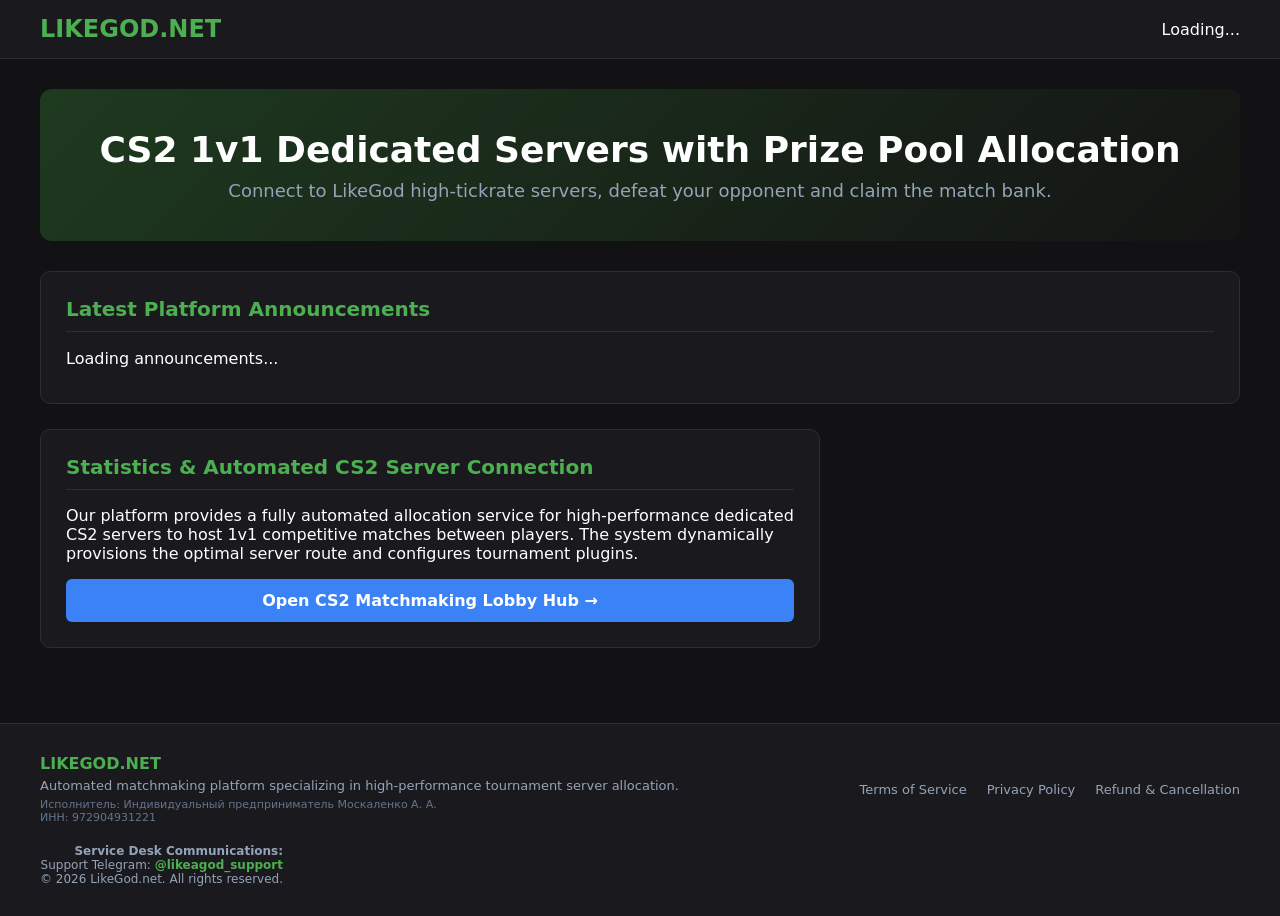
==== templates/index.html @ 032fe6e6 "Закинул проект" ====
<!DOCTYPE html>
<html lang="en">
<head>
    <meta charset="UTF-8">
    <meta name="viewport" content="width=device-width, initial-scale=1.0">
    <title>LikeGod.net | CS2 Esports Matchmaking & Tournament Platform</title>
    <style>
        :root { --bg: #121214; --card: #1a1a1e; --accent: #4CAF50; --text: #ffffff; --text-muted: #94a3b8; --blue: #3b82f6; }
        body { font-family: 'Segoe UI', system-ui, sans-serif; background: var(--bg); color: var(--text); margin: 0; padding: 0; }
        header { background: var(--card); padding: 15px 40px; display: flex; justify-content: space-between; align-items: center; border-bottom: 1px solid #2d2d34; }
        .logo { font-size: 24px; font-weight: bold; color: var(--accent); text-decoration: none; }
        nav { display: flex; align-items: center; }
        nav a { color: var(--text); text-decoration: none; margin-left: 20px; font-weight: 500; cursor: pointer; }
        nav a:hover { color: var(--accent); }
        .lang-btn { background: #2d2d34; color: var(--text-muted); border: 1px solid #444; padding: 4px 8px; border-radius: 4px; font-size: 12px; margin-left: 15px; cursor: pointer; font-weight: bold; }
        .container { max-width: 1200px; margin: 30px auto; padding: 0 20px; }
        .hero { background: linear-gradient(135deg, #1e3a1f 0%, #141414 100%); padding: 40px; border-radius: 12px; margin-bottom: 30px; text-align: center; }
        .hero h1 { margin: 0 0 10px 0; font-size: 36px; }
        .grid { display: grid; grid-template-columns: 2fr 1fr; gap: 30px; }
        .card { background: var(--card); border-radius: 10px; padding: 25px; border: 1px solid #2d2d34; margin-bottom: 25px; }
        h2 { margin-top: 0; color: var(--accent); font-size: 20px; border-bottom: 1px solid #2d2d34; padding-bottom: 10px; }
        .btn { background: var(--accent); color: white; border: none; padding: 12px 20px; font-weight: bold; border-radius: 6px; cursor: pointer; transition: 0.2s; text-decoration: none; display: inline-block; }
        .btn:hover { opacity: 0.9; }
        .btn-danger { background: #ef4444; }
        .form-group { margin-bottom: 15px; }
        input, select { width: 100%; box-sizing: border-box; background: #121214; border: 1px solid #2d2d34; padding: 10px; border-radius: 6px; color: white; font-size: 16px; }
        .news-slider { display: flex; gap: 15px; overflow-x: auto; padding-bottom: 10px; }
        .news-card { min-width: 250px; background: #121214; border-radius: 8px; overflow: hidden; border: 1px solid #2d2d34; display: flex; flex-direction: column; justify-content: space-between; }
        .news-card p { padding: 0 10px; margin: 10px 0; font-size: 14px; font-weight: bold; }
        .news-card img { width: 100%; height: 120px; object-fit: cover; }
        .modal-overlay { position: fixed; top: 0; left: 0; width: 100%; height: 100%; background: rgba(0,0,0,0.85); display: flex; justify-content: center; align-items: center; z-index: 2000; opacity: 0; pointer-events: none; transition: opacity 0.3s ease; }
        .modal-overlay.active { opacity: 1; pointer-events: auto; }
        .modal-content { background: var(--card); border: 2px solid var(--accent); padding: 30px; border-radius: 12px; width: 400px; text-align: center; box-shadow: 0 0 25px rgba(76, 175, 80, 0.3); transform: scale(0.8); transition: transform 0.3s ease; }
        .modal-overlay.active .modal-content { transform: scale(1); }
    </style>
</head>
<body>

    <header>
        <a href="/main" class="logo">LIKEGOD.NET</a>
        <nav id="navbar">
            <span id="user-stub">Loading...</span>
        </nav>
    </header>

    <div class="container">
        <div class="hero">
            <h1>CS2 1v1 Dedicated Servers with Prize Pool Allocation</h1>
            <p style="color: var(--text-muted); font-size: 18px; margin: 0;">Connect to LikeGod high-tickrate servers, defeat your opponent and claim the match bank.</p>
        </div>

        <div class="card">
            <h2>Latest Platform Announcements</h2>
            <div class="news-slider" id="news-container">Loading announcements...</div>
        </div>

        <div class="grid">
            <div class="card">
                <h2>Statistics & Automated CS2 Server Connection</h2>
                <p>Our platform provides a fully automated allocation service for high-performance dedicated CS2 servers to host 1v1 competitive matches between players. The system dynamically provisions the optimal server route and configures tournament plugins.</p>
                <a href="/duels" class="btn" style="background: var(--blue); width: 100%; text-align: center; box-sizing: border-box;">Open CS2 Matchmaking Lobby Hub →</a>
            </div>

            <div class="card" id="create-lobby-block" style="display: none;">
                <h2>Create Room Session</h2>
                <div class="form-group">
                    <label>Prize Bank Allocation ($)</label>
                    <input type="number" id="total_bank" value="10.0" step="0.5">
                </div>
                <div class="form-group">
                    <label>Select Tournament Map</label>
                    <select id="map_name">
                        <option value="aim_redline">aim_redline (Dedicated Server)</option>
                        <option value="aim_ag_texture">aim_ag_texture (Dedicated Server)</option>
                        <option value="awp_india">awp_india (Dedicated Server)</option>
                    </select>
                </div>
                <button class="btn" style="width: 100%;" onclick="createLobby()">Launch CS2 Match Server</button>
            </div>
        </div>
    </div>

    <div id="payment-success-popup" class="modal-overlay">
        <div class="modal-content">
            <div style="font-size: 40px; margin-bottom: 10px;">💸</div>
            <h3>Invoice Generated!</h3>
            <p style="color: var(--text-muted); font-size: 14px; margin-bottom: 25px; line-height: 1.5;">
                Your payment invoice is ready. Click the button below to process secure transaction. The checkout page will open in a new tab.
            </p>
            <div style="display: flex; flex-direction: column; gap: 10px;">
                <a id="popup-pay-link" href="#" target="_blank" class="btn" onclick="closePaymentPopup()" style="padding: 12px; font-size: 16px; color: black; background: var(--accent);">🚀 Proceed to Payment</a>
                <button onclick="closePaymentPopup()" class="btn btn-danger">Close Window</button>
            </div>
        </div>
    </div>

    <div id="payment-method-modal" style="display: none; position: fixed; top: 0; left: 0; width: 100%; height: 100%; background: rgba(0,0,0,0.8); z-index: 1000; justify-content: center; align-items: center;">
        <div style="background: #1a1a1e; padding: 30px; border-radius: 12px; width: 380px; border: 1px solid #2d2d34; position: relative;">
            <button onclick="closeMethodModal()" style="position: absolute; top: 15px; right: 15px; background: none; border: none; color: #94a3b8; font-size: 20px; cursor: pointer;">&times;</button>
            <h3 style="margin-top: 0; color: var(--accent);">Deposit Funds</h3>
            <div class="form-group">
                <label>Select Payment Gateway</label>
                <select id="payment-gateway-select"></select>
            </div>
            <div class="form-group">
                <label>Amount ($)</label>
                <input type="number" id="payment-amount-input" value="1.0" min="1" step="1">
            </div>
            <button class="btn" style="width: 100%; margin-top: 10px;" onclick="submitDepositRequest()">Generate Invoice</button>
        </div>
    </div>

    <footer style="background: var(--card); padding: 30px 40px; margin-top: 50px; border-top: 1px solid #2d2d34; text-align: center; font-size: 13px; color: var(--text-muted);">
        <div style="max-width: 1200px; margin: 0 auto; display: flex; justify-content: space-between; align-items: center; flex-wrap: wrap; gap: 20px;">
            <div style="text-align: left;">
                <strong style="color: var(--accent); font-size: 16px;">LIKEGOD.NET</strong>
                <p style="margin: 5px 0 0 0;">Automated matchmaking platform specializing in high-performance tournament server allocation.</p>
                <p style="margin: 5px 0 0 0; font-size: 11px; color:#64748b;">
                    Исполнитель: Индивидуальный предприниматель Москаленко А. А.<br>
                    ИНН: 972904931221
                </p>
            </div>
            <div style="display: flex; gap: 20px;">
                <a href="/terms" style="color: var(--text-muted); text-decoration: none;">Terms of Service</a>
                <a href="/privacy" style="color: var(--text-muted); text-decoration: none;">Privacy Policy</a>
                <a href="/refund" style="color: var(--text-muted); text-decoration: none;">Refund & Cancellation</a>
            </div>
            <div style="text-align: right; font-size: 12px;">
                <strong>Service Desk Communications:</strong><br>
                Support Telegram: <a href="https://t.me/likeagod_support" target="_blank" style="color: var(--accent); text-decoration: none; font-weight: bold;">@likeagod_support</a><br>
                &copy; 2026 LikeGod.net. All rights reserved.
            </div>
        </div>
    </footer>

    <script>
        function showLangAlert() {
            alert("Language selection function will be available soon! / Функция выбора языка появится в ближайшее время!");
        }

        function loadMainData() {
            fetch('/api/main')
                .then(res => res.json())
                .then(data => {
                    const newsCont = document.getElementById('news-container');
                    newsCont.innerHTML = '';
                    data.news.forEach(n => {
                        let buttonHtml = '';
                        if (n.btn_text && n.btn_url) {
                            buttonHtml = `<div style="padding: 0 10px 10px 10px;"><a href="${n.btn_url}" class="btn" style="width:100%; text-align:center; padding:6px; font-size:12px; box-sizing:border-box;">${n.btn_text}</a></div>`;
                        }
                        newsCont.innerHTML += `<div class="news-card"><div><img src="${n.image_path}"><p>${n.title}</p></div>${buttonHtml}</div>`;
                    });

                    const nav = document.getElementById('navbar');
                    let langSwitcherHtml = `<button onclick="showLangAlert()" class="lang-btn">EN / RU</button>`;

                    if (data.authenticated) {
                        nav.innerHTML = `
                            <a href="/premium" style="color: #ffd700;">★ Premium</a>
                            <a href="#" onclick="openMethodModal()" style="color: #4CAF50; font-weight: bold;">+ Deposit</a>
                            <a href="/p/${data.user.username}">Profile</a>
                            <span style="margin-left:20px; font-weight:bold; color:var(--accent)">$${data.user.balance}</span>
                            <a href="/auth/logout" class="btn btn-danger" style="padding:5px 10px; margin-left:15px; font-size:14px;">Logout</a>
                            ${langSwitcherHtml}
                        `;
                        document.getElementById('create-lobby-block').style.display = 'block';
                    } else {
                        nav.innerHTML = `<a href="/auth/steam" class="btn">Login via Steam</a> ${langSwitcherHtml}`;
                    }
                });
        }

        function openMethodModal() {
            fetch('/api/v1/payments/methods?type=deposit')
                .then(res => res.json())
                .then(methods => {
                    const select = document.getElementById('payment-gateway-select');
                    select.innerHTML = '';
                    methods.forEach(m => { select.innerHTML += `<option value="${m.id}">${m.name} (${m.commission_label})</option>`; });
                    document.getElementById('payment-method-modal').style.display = 'flex';
                });
        }
        function closeMethodModal() { document.getElementById('payment-method-modal').style.display = 'none'; }

        function submitDepositRequest() {
            const amount = parseFloat(document.getElementById('payment-amount-input').value);
            const methodId = parseInt(document.getElementById('payment-gateway-select').value);
            closeMethodModal();

            fetch('/api/v1/payments/deposit', {
                method: 'POST',
                headers: { 'Content-Type': 'application/json' },
                body: JSON.stringify({ amount, method_id: methodId })
            })
            .then(res => res.json())
            .then(data => {
                document.getElementById('popup-pay-link').href = data.pay_url;
                document.getElementById('payment-success-popup').classList.add('active');
            });
        }
        function closePaymentPopup() { window.location.reload(); }

        function createLobby() {
            const bank = parseFloat(document.getElementById('total_bank').value);
            const map = document.getElementById('map_name').value;
            fetch('/api/v1/duels', {
                method: 'POST',
                headers: { 'Content-Type': 'application/json' },
                body: JSON.stringify({ total_bank: bank, map_name: map })
            })
            .then(res => res.json())
            .then(d => { window.location.href = `/duel?id=${d.duel_id}`; });
        }

        window.onload = loadMainData;
    </script>
</body>
</html>
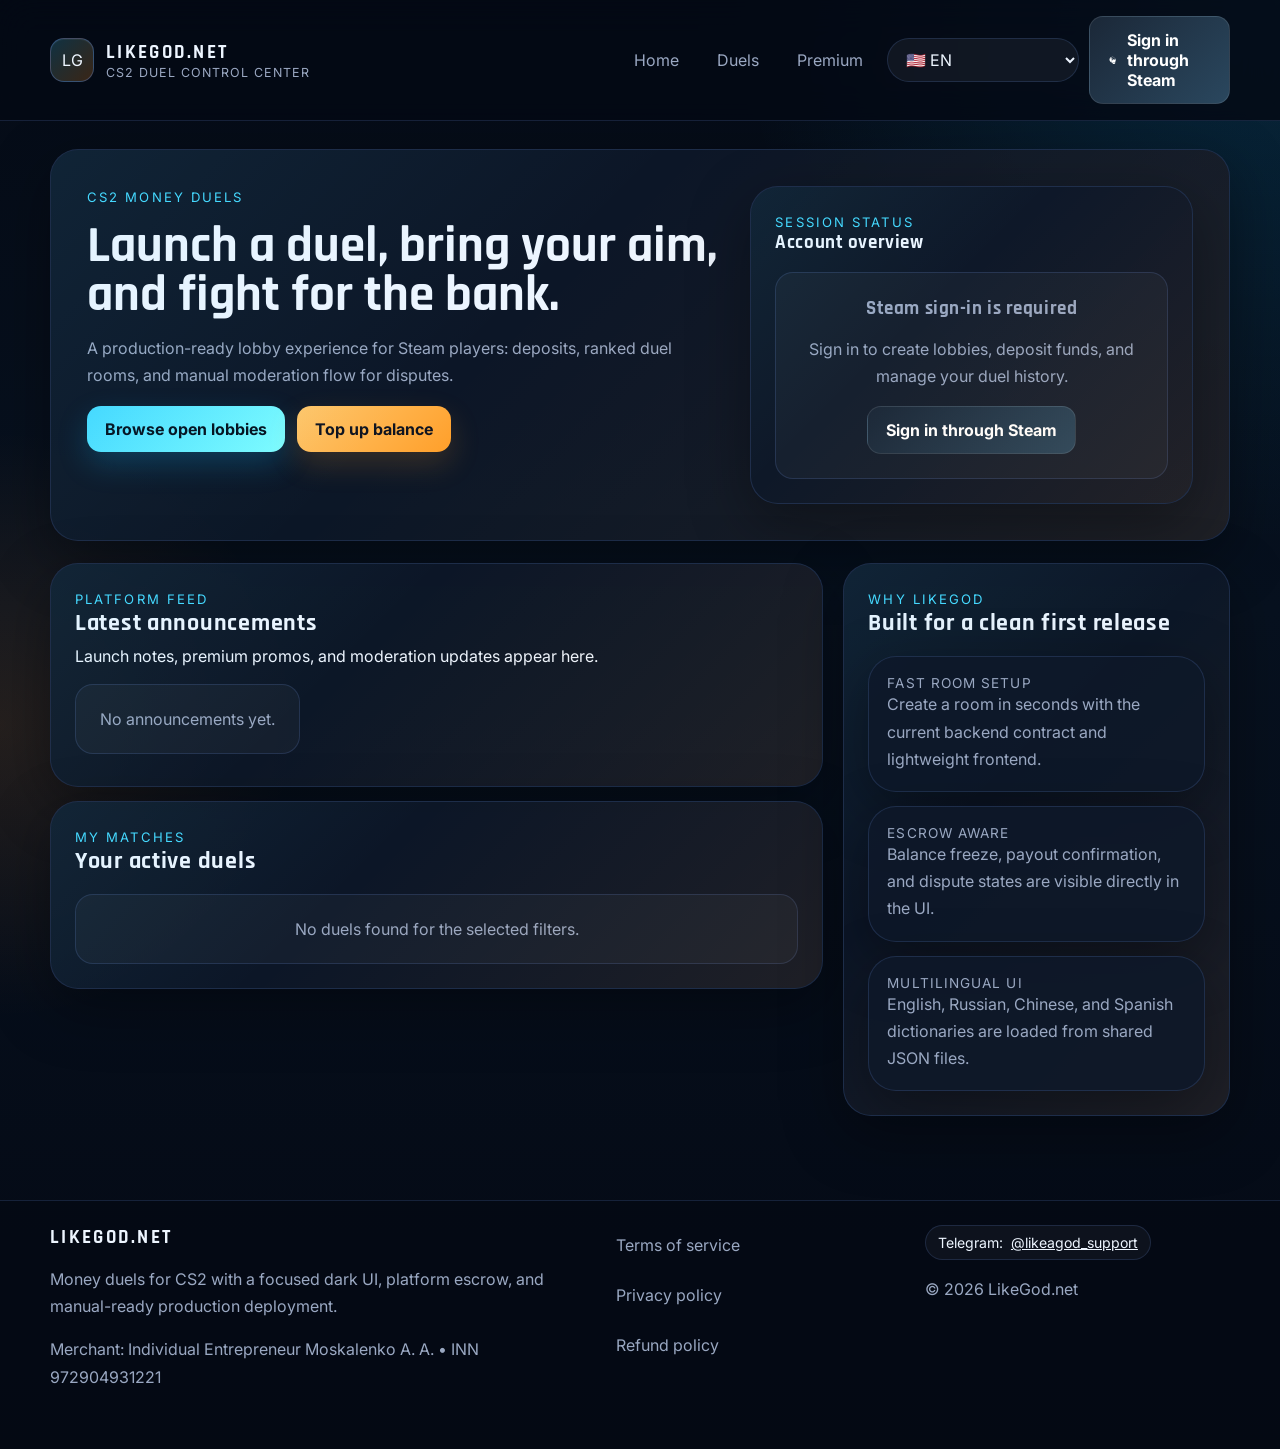
==== commit eb35b480: "Redesign frontend and unify legal pages" ====
--- a/templates/index.html
+++ b/templates/index.html
@@ -1,219 +1,244 @@
 <!DOCTYPE html>
 <html lang="en">
 <head>
-    <meta charset="UTF-8">
-    <meta name="viewport" content="width=device-width, initial-scale=1.0">
-    <title>LikeGod.net | CS2 Esports Matchmaking & Tournament Platform</title>
-    <style>
-        :root { --bg: #121214; --card: #1a1a1e; --accent: #4CAF50; --text: #ffffff; --text-muted: #94a3b8; --blue: #3b82f6; }
-        body { font-family: 'Segoe UI', system-ui, sans-serif; background: var(--bg); color: var(--text); margin: 0; padding: 0; }
-        header { background: var(--card); padding: 15px 40px; display: flex; justify-content: space-between; align-items: center; border-bottom: 1px solid #2d2d34; }
-        .logo { font-size: 24px; font-weight: bold; color: var(--accent); text-decoration: none; }
-        nav { display: flex; align-items: center; }
-        nav a { color: var(--text); text-decoration: none; margin-left: 20px; font-weight: 500; cursor: pointer; }
-        nav a:hover { color: var(--accent); }
-        .lang-btn { background: #2d2d34; color: var(--text-muted); border: 1px solid #444; padding: 4px 8px; border-radius: 4px; font-size: 12px; margin-left: 15px; cursor: pointer; font-weight: bold; }
-        .container { max-width: 1200px; margin: 30px auto; padding: 0 20px; }
-        .hero { background: linear-gradient(135deg, #1e3a1f 0%, #141414 100%); padding: 40px; border-radius: 12px; margin-bottom: 30px; text-align: center; }
-        .hero h1 { margin: 0 0 10px 0; font-size: 36px; }
-        .grid { display: grid; grid-template-columns: 2fr 1fr; gap: 30px; }
-        .card { background: var(--card); border-radius: 10px; padding: 25px; border: 1px solid #2d2d34; margin-bottom: 25px; }
-        h2 { margin-top: 0; color: var(--accent); font-size: 20px; border-bottom: 1px solid #2d2d34; padding-bottom: 10px; }
-        .btn { background: var(--accent); color: white; border: none; padding: 12px 20px; font-weight: bold; border-radius: 6px; cursor: pointer; transition: 0.2s; text-decoration: none; display: inline-block; }
-        .btn:hover { opacity: 0.9; }
-        .btn-danger { background: #ef4444; }
-        .form-group { margin-bottom: 15px; }
-        input, select { width: 100%; box-sizing: border-box; background: #121214; border: 1px solid #2d2d34; padding: 10px; border-radius: 6px; color: white; font-size: 16px; }
-        .news-slider { display: flex; gap: 15px; overflow-x: auto; padding-bottom: 10px; }
-        .news-card { min-width: 250px; background: #121214; border-radius: 8px; overflow: hidden; border: 1px solid #2d2d34; display: flex; flex-direction: column; justify-content: space-between; }
-        .news-card p { padding: 0 10px; margin: 10px 0; font-size: 14px; font-weight: bold; }
-        .news-card img { width: 100%; height: 120px; object-fit: cover; }
-        .modal-overlay { position: fixed; top: 0; left: 0; width: 100%; height: 100%; background: rgba(0,0,0,0.85); display: flex; justify-content: center; align-items: center; z-index: 2000; opacity: 0; pointer-events: none; transition: opacity 0.3s ease; }
-        .modal-overlay.active { opacity: 1; pointer-events: auto; }
-        .modal-content { background: var(--card); border: 2px solid var(--accent); padding: 30px; border-radius: 12px; width: 400px; text-align: center; box-shadow: 0 0 25px rgba(76, 175, 80, 0.3); transform: scale(0.8); transition: transform 0.3s ease; }
-        .modal-overlay.active .modal-content { transform: scale(1); }
-    </style>
+  <meta charset="UTF-8">
+  <meta name="viewport" content="width=device-width, initial-scale=1.0">
+  <title>LikeGod.net</title>
+  <link rel="preconnect" href="https://fonts.googleapis.com">
+  <link rel="preconnect" href="https://fonts.gstatic.com" crossorigin>
+  <link href="https://fonts.googleapis.com/css2?family=Inter:wght@400;500;600;700;800&family=Rajdhani:wght@600;700&display=swap" rel="stylesheet">
+  <link rel="stylesheet" href="/static/css/style.css">
 </head>
 <body>
-
-    <header>
-        <a href="/main" class="logo">LIKEGOD.NET</a>
-        <nav id="navbar">
-            <span id="user-stub">Loading...</span>
-        </nav>
-    </header>
-
-    <div class="container">
-        <div class="hero">
-            <h1>CS2 1v1 Dedicated Servers with Prize Pool Allocation</h1>
-            <p style="color: var(--text-muted); font-size: 18px; margin: 0;">Connect to LikeGod high-tickrate servers, defeat your opponent and claim the match bank.</p>
+  <header class="site-header">
+    <div class="site-header__inner">
+      <a class="brand" href="/main">
+        <span class="brand__mark">LG</span>
+        <span class="brand__text">
+          <span class="brand__title">LIKEGOD.NET</span>
+          <span class="brand__subtitle" data-i18n="common.brandSubtitle"></span>
+        </span>
+      </a>
+      <div id="navbar"></div>
+    </div>
+  </header>
+
+  <main class="page-shell">
+    <section class="hero">
+      <div>
+        <span class="hero__eyebrow" data-i18n="home.hero.eyebrow"></span>
+        <h1 data-i18n="home.hero.title"></h1>
+        <p data-i18n="home.hero.subtitle"></p>
+        <div class="hero__actions">
+          <a class="btn" href="/duels" data-i18n="home.hero.openDuels"></a>
+          <button class="btn-secondary" type="button" id="hero-deposit-btn" data-i18n="home.hero.deposit"></button>
         </div>
-
-        <div class="card">
-            <h2>Latest Platform Announcements</h2>
-            <div class="news-slider" id="news-container">Loading announcements...</div>
+      </div>
+      <div class="surface">
+        <div class="section-head">
+          <div>
+            <span class="section-title__eyebrow" data-i18n="home.hero.statusEyebrow"></span>
+            <h3 data-i18n="home.hero.sessionTitle"></h3>
+          </div>
         </div>
-
-        <div class="grid">
-            <div class="card">
-                <h2>Statistics & Automated CS2 Server Connection</h2>
-                <p>Our platform provides a fully automated allocation service for high-performance dedicated CS2 servers to host 1v1 competitive matches between players. The system dynamically provisions the optimal server route and configures tournament plugins.</p>
-                <a href="/duels" class="btn" style="background: var(--blue); width: 100%; text-align: center; box-sizing: border-box;">Open CS2 Matchmaking Lobby Hub →</a>
-            </div>
-
-            <div class="card" id="create-lobby-block" style="display: none;">
-                <h2>Create Room Session</h2>
-                <div class="form-group">
-                    <label>Prize Bank Allocation ($)</label>
-                    <input type="number" id="total_bank" value="10.0" step="0.5">
-                </div>
-                <div class="form-group">
-                    <label>Select Tournament Map</label>
-                    <select id="map_name">
-                        <option value="aim_redline">aim_redline (Dedicated Server)</option>
-                        <option value="aim_ag_texture">aim_ag_texture (Dedicated Server)</option>
-                        <option value="awp_india">awp_india (Dedicated Server)</option>
-                    </select>
-                </div>
-                <button class="btn" style="width: 100%;" onclick="createLobby()">Launch CS2 Match Server</button>
-            </div>
+        <div id="hero-session-card" class="state-card" data-i18n="common.states.loading"></div>
+      </div>
+    </section>
+
+    <section class="main-grid">
+      <div class="stack">
+        <section class="surface">
+          <div class="section-head">
+            <div>
+              <span class="section-title__eyebrow" data-i18n="home.news.eyebrow"></span>
+              <h2 data-i18n="home.news.title"></h2>
+              <p data-i18n="home.news.subtitle"></p>
+            </div>
+          </div>
+          <div id="news-list" class="news-rail">
+            <div class="state-card" data-i18n="common.states.loading"></div>
+          </div>
+        </section>
+
+        <section class="surface">
+          <div class="section-head">
+            <div>
+              <span class="section-title__eyebrow" data-i18n="home.activeDuels.eyebrow"></span>
+              <h2 data-i18n="home.activeDuels.title"></h2>
+            </div>
+          </div>
+          <div id="active-duels-list" class="duel-list">
+            <div class="state-card" data-i18n="common.states.loading"></div>
+          </div>
+        </section>
+      </div>
+
+      <div class="side-panel">
+        <section class="surface" id="create-lobby-card">
+          <div class="section-head">
+            <div>
+              <span class="section-title__eyebrow" data-i18n="home.create.eyebrow"></span>
+              <h2 data-i18n="home.create.title"></h2>
+              <p data-i18n="home.create.subtitle"></p>
+            </div>
+          </div>
+          <div class="form-fields">
+            <div class="form-group">
+              <label for="total_bank" data-i18n="home.create.bank"></label>
+              <input id="total_bank" type="number" min="1" step="0.5" value="10">
+            </div>
+            <div class="form-group">
+              <label for="map_name" data-i18n="home.create.map"></label>
+              <select id="map_name">
+                <option value="aim_redline">aim_redline</option>
+                <option value="aim_ag_texture">aim_ag_texture</option>
+                <option value="awp_india">awp_india</option>
+              </select>
+            </div>
+            <div class="form-grid">
+              <div class="form-group">
+                <label for="min_rank" data-i18n="home.create.minRank"></label>
+                <select id="min_rank"></select>
+              </div>
+              <div class="form-group">
+                <label for="max_rank" data-i18n="home.create.maxRank"></label>
+                <select id="max_rank"></select>
+              </div>
+            </div>
+          </div>
+          <div class="form-actions" style="margin-top:18px;">
+            <button class="btn" type="button" id="create-lobby-btn" data-i18n="home.create.submit"></button>
+          </div>
+        </section>
+
+        <section class="surface">
+          <div class="section-head">
+            <div>
+              <span class="section-title__eyebrow" data-i18n="home.features.eyebrow"></span>
+              <h2 data-i18n="home.features.title"></h2>
+            </div>
+          </div>
+          <div class="list-stack">
+            <div class="stat-card"><div class="stat-card__label" data-i18n="home.features.fast.label"></div><div class="muted" data-i18n="home.features.fast.text"></div></div>
+            <div class="stat-card"><div class="stat-card__label" data-i18n="home.features.escrow.label"></div><div class="muted" data-i18n="home.features.escrow.text"></div></div>
+            <div class="stat-card"><div class="stat-card__label" data-i18n="home.features.global.label"></div><div class="muted" data-i18n="home.features.global.text"></div></div>
+          </div>
+        </section>
+      </div>
+    </section>
+  </main>
+
+  <footer class="site-footer" id="footer-shell"></footer>
+  <script src="/static/js/app.js"></script>
+  <script>
+    const ranks = Array.from({ length: 10 }, (_, index) => index + 1);
+
+    function fillRankSelects() {
+      const minSelect = document.getElementById('min_rank');
+      const maxSelect = document.getElementById('max_rank');
+      minSelect.innerHTML = ranks.map((rank) => `<option value="${rank}">${LikeGodApp.t('common.rank', { rank })}</option>`).join('');
+      maxSelect.innerHTML = ranks.map((rank) => `<option value="${rank}" ${rank === 10 ? 'selected' : ''}>${LikeGodApp.t('common.rank', { rank })}</option>`).join('');
+    }
+
+    function renderHeroSession(data) {
+      const target = document.getElementById('hero-session-card');
+      if (!data.authenticated || !data.user) {
+        target.innerHTML = `
+          <h3>${LikeGodApp.t('home.hero.guestTitle')}</h3>
+          <p class="page-subtitle">${LikeGodApp.t('home.hero.guestText')}</p>
+          <a class="steam-btn" href="/auth/steam">${LikeGodApp.t('common.nav.loginSteam')}</a>
+        `;
+        return;
+      }
+
+      target.innerHTML = `
+        <div class="user-summary">
+          <div class="avatar"><img src="${data.user.avatar || ''}" alt="avatar"></div>
+          <div>
+            <h3 style="margin:0;">${data.user.username}</h3>
+            <div class="meta-line">
+              <span>${LikeGodApp.t('common.labels.balance')}: ${LikeGodApp.formatMoney(data.user.balance || 0)}</span>
+              <span>${LikeGodApp.t('common.labels.language')}: ${(data.user.language || 'en').toUpperCase()}</span>
+            </div>
+          </div>
         </div>
-    </div>
-
-    <div id="payment-success-popup" class="modal-overlay">
-        <div class="modal-content">
-            <div style="font-size: 40px; margin-bottom: 10px;">💸</div>
-            <h3>Invoice Generated!</h3>
-            <p style="color: var(--text-muted); font-size: 14px; margin-bottom: 25px; line-height: 1.5;">
-                Your payment invoice is ready. Click the button below to process secure transaction. The checkout page will open in a new tab.
-            </p>
-            <div style="display: flex; flex-direction: column; gap: 10px;">
-                <a id="popup-pay-link" href="#" target="_blank" class="btn" onclick="closePaymentPopup()" style="padding: 12px; font-size: 16px; color: black; background: var(--accent);">🚀 Proceed to Payment</a>
-                <button onclick="closePaymentPopup()" class="btn btn-danger">Close Window</button>
-            </div>
-        </div>
-    </div>
-
-    <div id="payment-method-modal" style="display: none; position: fixed; top: 0; left: 0; width: 100%; height: 100%; background: rgba(0,0,0,0.8); z-index: 1000; justify-content: center; align-items: center;">
-        <div style="background: #1a1a1e; padding: 30px; border-radius: 12px; width: 380px; border: 1px solid #2d2d34; position: relative;">
-            <button onclick="closeMethodModal()" style="position: absolute; top: 15px; right: 15px; background: none; border: none; color: #94a3b8; font-size: 20px; cursor: pointer;">&times;</button>
-            <h3 style="margin-top: 0; color: var(--accent);">Deposit Funds</h3>
-            <div class="form-group">
-                <label>Select Payment Gateway</label>
-                <select id="payment-gateway-select"></select>
-            </div>
-            <div class="form-group">
-                <label>Amount ($)</label>
-                <input type="number" id="payment-amount-input" value="1.0" min="1" step="1">
-            </div>
-            <button class="btn" style="width: 100%; margin-top: 10px;" onclick="submitDepositRequest()">Generate Invoice</button>
-        </div>
-    </div>
-
-    <footer style="background: var(--card); padding: 30px 40px; margin-top: 50px; border-top: 1px solid #2d2d34; text-align: center; font-size: 13px; color: var(--text-muted);">
-        <div style="max-width: 1200px; margin: 0 auto; display: flex; justify-content: space-between; align-items: center; flex-wrap: wrap; gap: 20px;">
-            <div style="text-align: left;">
-                <strong style="color: var(--accent); font-size: 16px;">LIKEGOD.NET</strong>
-                <p style="margin: 5px 0 0 0;">Automated matchmaking platform specializing in high-performance tournament server allocation.</p>
-                <p style="margin: 5px 0 0 0; font-size: 11px; color:#64748b;">
-                    Исполнитель: Индивидуальный предприниматель Москаленко А. А.<br>
-                    ИНН: 972904931221
-                </p>
-            </div>
-            <div style="display: flex; gap: 20px;">
-                <a href="/terms" style="color: var(--text-muted); text-decoration: none;">Terms of Service</a>
-                <a href="/privacy" style="color: var(--text-muted); text-decoration: none;">Privacy Policy</a>
-                <a href="/refund" style="color: var(--text-muted); text-decoration: none;">Refund & Cancellation</a>
-            </div>
-            <div style="text-align: right; font-size: 12px;">
-                <strong>Service Desk Communications:</strong><br>
-                Support Telegram: <a href="https://t.me/likeagod_support" target="_blank" style="color: var(--accent); text-decoration: none; font-weight: bold;">@likeagod_support</a><br>
-                &copy; 2026 LikeGod.net. All rights reserved.
-            </div>
-        </div>
-    </footer>
-
-    <script>
-        function showLangAlert() {
-            alert("Language selection function will be available soon! / Функция выбора языка появится в ближайшее время!");
-        }
-
-        function loadMainData() {
-            fetch('/api/main')
-                .then(res => res.json())
-                .then(data => {
-                    const newsCont = document.getElementById('news-container');
-                    newsCont.innerHTML = '';
-                    data.news.forEach(n => {
-                        let buttonHtml = '';
-                        if (n.btn_text && n.btn_url) {
-                            buttonHtml = `<div style="padding: 0 10px 10px 10px;"><a href="${n.btn_url}" class="btn" style="width:100%; text-align:center; padding:6px; font-size:12px; box-sizing:border-box;">${n.btn_text}</a></div>`;
-                        }
-                        newsCont.innerHTML += `<div class="news-card"><div><img src="${n.image_path}"><p>${n.title}</p></div>${buttonHtml}</div>`;
-                    });
-
-                    const nav = document.getElementById('navbar');
-                    let langSwitcherHtml = `<button onclick="showLangAlert()" class="lang-btn">EN / RU</button>`;
-
-                    if (data.authenticated) {
-                        nav.innerHTML = `
-                            <a href="/premium" style="color: #ffd700;">★ Premium</a>
-                            <a href="#" onclick="openMethodModal()" style="color: #4CAF50; font-weight: bold;">+ Deposit</a>
-                            <a href="/p/${data.user.username}">Profile</a>
-                            <span style="margin-left:20px; font-weight:bold; color:var(--accent)">$${data.user.balance}</span>
-                            <a href="/auth/logout" class="btn btn-danger" style="padding:5px 10px; margin-left:15px; font-size:14px;">Logout</a>
-                            ${langSwitcherHtml}
-                        `;
-                        document.getElementById('create-lobby-block').style.display = 'block';
-                    } else {
-                        nav.innerHTML = `<a href="/auth/steam" class="btn">Login via Steam</a> ${langSwitcherHtml}`;
-                    }
-                });
-        }
-
-        function openMethodModal() {
-            fetch('/api/v1/payments/methods?type=deposit')
-                .then(res => res.json())
-                .then(methods => {
-                    const select = document.getElementById('payment-gateway-select');
-                    select.innerHTML = '';
-                    methods.forEach(m => { select.innerHTML += `<option value="${m.id}">${m.name} (${m.commission_label})</option>`; });
-                    document.getElementById('payment-method-modal').style.display = 'flex';
-                });
-        }
-        function closeMethodModal() { document.getElementById('payment-method-modal').style.display = 'none'; }
-
-        function submitDepositRequest() {
-            const amount = parseFloat(document.getElementById('payment-amount-input').value);
-            const methodId = parseInt(document.getElementById('payment-gateway-select').value);
-            closeMethodModal();
-
-            fetch('/api/v1/payments/deposit', {
-                method: 'POST',
-                headers: { 'Content-Type': 'application/json' },
-                body: JSON.stringify({ amount, method_id: methodId })
-            })
-            .then(res => res.json())
-            .then(data => {
-                document.getElementById('popup-pay-link').href = data.pay_url;
-                document.getElementById('payment-success-popup').classList.add('active');
-            });
-        }
-        function closePaymentPopup() { window.location.reload(); }
-
-        function createLobby() {
-            const bank = parseFloat(document.getElementById('total_bank').value);
-            const map = document.getElementById('map_name').value;
-            fetch('/api/v1/duels', {
-                method: 'POST',
-                headers: { 'Content-Type': 'application/json' },
-                body: JSON.stringify({ total_bank: bank, map_name: map })
-            })
-            .then(res => res.json())
-            .then(d => { window.location.href = `/duel?id=${d.duel_id}`; });
-        }
-
-        window.onload = loadMainData;
-    </script>
+      `;
+    }
+
+    function renderNews(news) {
+      const target = document.getElementById('news-list');
+      if (!news.length) {
+        target.innerHTML = `<div class="state-card">${LikeGodApp.t('common.states.emptyNews')}</div>`;
+        return;
+      }
+      target.innerHTML = news.map((item) => `
+        <article class="news-card">
+          <div class="news-card__image" style="background-image:url('${item.image_path || ''}')"></div>
+          <div>
+            <h3 style="margin:0 0 8px;">${item.title}</h3>
+            <p class="muted">${new Date(item.created_at).toLocaleDateString()}</p>
+          </div>
+          ${item.btn_text && item.btn_url ? `<a class="btn-ghost" href="${item.btn_url}">${item.btn_text}</a>` : ''}
+        </article>
+      `).join('');
+    }
+
+    function renderActiveDuels(duels) {
+      const target = document.getElementById('active-duels-list');
+      if (!duels.length) {
+        target.innerHTML = `<div class="state-card">${LikeGodApp.t('common.states.emptyDuels')}</div>`;
+        return;
+      }
+      target.innerHTML = duels.map((duel) => `
+        <article class="duel-card">
+          <div>
+            <div class="meta-line"><span>#${duel.id}</span><span>${LikeGodApp.statusLabel(duel.status)}</span></div>
+            <h3 style="margin:8px 0;">${duel.creator_name} vs ${duel.guest_name}</h3>
+            <div class="duel-card__meta">
+              <span>${LikeGodApp.t('common.labels.bank')}: ${LikeGodApp.formatMoney(duel.total_bank)}</span>
+            </div>
+          </div>
+          <a class="btn-ghost" href="/duel?id=${duel.id}">${LikeGodApp.t('common.actions.open')}</a>
+        </article>
+      `).join('');
+    }
+
+    async function createLobby() {
+      const payload = {
+        total_bank: Number(document.getElementById('total_bank').value || 0),
+        map_name: document.getElementById('map_name').value,
+        min_rank: Number(document.getElementById('min_rank').value || 1),
+        max_rank: Number(document.getElementById('max_rank').value || 10)
+      };
+
+      try {
+        const result = await LikeGodApp.api('/api/v1/duels', {
+          method: 'POST',
+          body: JSON.stringify(payload)
+        });
+        window.location.href = `/duel?id=${result.duel_id}`;
+      } catch (error) {
+        LikeGodApp.showToast(error.message, 'error');
+      }
+    }
+
+    async function initHome() {
+      const data = LikeGodApp.getLandingData();
+      fillRankSelects();
+      renderHeroSession(data);
+      renderNews(data.news || []);
+      renderActiveDuels(data.my_duels || []);
+      document.getElementById('hero-deposit-btn').onclick = () => LikeGodApp.openPaymentModal('deposit');
+      document.getElementById('create-lobby-btn').onclick = createLobby;
+      document.getElementById('create-lobby-card').style.display = data.authenticated ? 'block' : 'none';
+    }
+
+    document.addEventListener('likeagod:language-changed', () => {
+      fillRankSelects();
+      initHome();
+    });
+
+    LikeGodApp.boot({ titleKey: 'home.meta.title', onReady: initHome });
+  </script>
 </body>
-</html>+</html>
--- a/static/css/style.css
+++ b/static/css/style.css
@@ -0,0 +1,743 @@
+:root {
+  --bg: #07111f;
+  --bg-elevated: #0d182a;
+  --panel: rgba(14, 24, 42, 0.88);
+  --panel-strong: #0f1c31;
+  --border: rgba(120, 164, 255, 0.16);
+  --border-strong: rgba(120, 164, 255, 0.3);
+  --text: #edf5ff;
+  --muted: #9aa8c2;
+  --cyan: #45d9ff;
+  --cyan-strong: #11b8ff;
+  --orange: #ffb347;
+  --orange-strong: #ff8f1f;
+  --green: #2fd29c;
+  --red: #ff6b6b;
+  --shadow: 0 18px 60px rgba(0, 0, 0, 0.35);
+  --radius-lg: 28px;
+  --radius-md: 18px;
+  --radius-sm: 12px;
+  --content-width: min(1180px, calc(100vw - 32px));
+}
+
+* { box-sizing: border-box; }
+html { scroll-behavior: smooth; }
+body {
+  margin: 0;
+  min-height: 100vh;
+  font-family: 'Inter', system-ui, sans-serif;
+  color: var(--text);
+  background:
+    radial-gradient(circle at top right, rgba(17, 184, 255, 0.16), transparent 28%),
+    radial-gradient(circle at left center, rgba(255, 143, 31, 0.12), transparent 20%),
+    linear-gradient(180deg, #050b16 0%, #07111f 42%, #040914 100%);
+}
+
+a { color: inherit; }
+img { max-width: 100%; display: block; }
+button, input, select, textarea { font: inherit; }
+button { cursor: pointer; }
+
+.page-shell {
+  width: var(--content-width);
+  margin: 0 auto;
+  padding: 28px 0 56px;
+}
+
+.site-header {
+  position: sticky;
+  top: 0;
+  z-index: 30;
+  backdrop-filter: blur(18px);
+  background: rgba(4, 9, 20, 0.82);
+  border-bottom: 1px solid var(--border);
+}
+
+.site-header__inner,
+.site-footer__inner {
+  width: var(--content-width);
+  margin: 0 auto;
+}
+
+.site-header__inner {
+  display: flex;
+  align-items: center;
+  justify-content: space-between;
+  gap: 24px;
+  padding: 16px 0;
+}
+
+.brand {
+  display: inline-flex;
+  align-items: center;
+  gap: 12px;
+  text-decoration: none;
+}
+
+.brand__mark {
+  width: 44px;
+  height: 44px;
+  border-radius: 14px;
+  display: grid;
+  place-items: center;
+  background: linear-gradient(135deg, rgba(69, 217, 255, 0.2), rgba(255, 143, 31, 0.22));
+  border: 1px solid var(--border-strong);
+  box-shadow: inset 0 1px 0 rgba(255, 255, 255, 0.05);
+}
+
+.brand__text {
+  display: flex;
+  flex-direction: column;
+}
+
+.brand__title {
+  font-family: 'Rajdhani', 'Inter', sans-serif;
+  font-weight: 700;
+  letter-spacing: 0.12em;
+  font-size: 1.2rem;
+}
+
+.brand__subtitle {
+  color: var(--muted);
+  font-size: 0.78rem;
+  letter-spacing: 0.08em;
+  text-transform: uppercase;
+}
+
+.nav-shell {
+  display: flex;
+  align-items: center;
+  gap: 14px;
+}
+
+.nav-toggle {
+  display: none;
+  width: 44px;
+  height: 44px;
+  border-radius: 14px;
+  border: 1px solid var(--border);
+  background: rgba(255, 255, 255, 0.04);
+  color: var(--text);
+}
+
+.main-nav {
+  display: flex;
+  align-items: center;
+  gap: 10px;
+}
+
+.nav-links,
+.nav-actions {
+  display: flex;
+  align-items: center;
+  gap: 10px;
+}
+
+.nav-link,
+.inline-link {
+  color: var(--muted);
+  text-decoration: none;
+  padding: 10px 14px;
+  border-radius: 999px;
+  transition: 0.22s ease;
+}
+
+.nav-link:hover,
+.nav-link.is-active,
+.inline-link:hover {
+  color: var(--text);
+  background: rgba(69, 217, 255, 0.08);
+}
+
+.balance-pill,
+.info-pill,
+.status-badge,
+.badge {
+  display: inline-flex;
+  align-items: center;
+  gap: 8px;
+  border-radius: 999px;
+  padding: 8px 12px;
+  font-size: 0.88rem;
+  border: 1px solid var(--border);
+  background: rgba(255, 255, 255, 0.04);
+}
+
+.balance-pill { color: var(--orange); font-weight: 700; }
+.badge-premium { color: #1e0f00; background: linear-gradient(135deg, #ffd76a, #ff9f2a); border-color: rgba(255, 203, 94, 0.4); }
+.badge-live { color: #001f21; background: linear-gradient(135deg, #68fff0, #4fd1ff); }
+.badge-danger { color: #ffd6d6; background: rgba(255, 107, 107, 0.15); border-color: rgba(255, 107, 107, 0.3); }
+.badge-success { color: #ccffef; background: rgba(47, 210, 156, 0.16); border-color: rgba(47, 210, 156, 0.26); }
+
+.lang-select {
+  border: 1px solid var(--border);
+  border-radius: 999px;
+  background: rgba(255, 255, 255, 0.05);
+  color: var(--text);
+  padding: 10px 14px;
+}
+
+.main-grid,
+.split-grid,
+.stats-grid,
+.cards-grid,
+.admin-grid,
+.profile-grid,
+.filter-grid,
+.duel-grid,
+.tariff-grid {
+  display: grid;
+  gap: 20px;
+}
+
+.main-grid { grid-template-columns: minmax(0, 2fr) minmax(300px, 1fr); }
+.split-grid { grid-template-columns: repeat(2, minmax(0, 1fr)); }
+.stats-grid { grid-template-columns: repeat(4, minmax(0, 1fr)); }
+.cards-grid { grid-template-columns: repeat(3, minmax(0, 1fr)); }
+.admin-grid { grid-template-columns: 1.2fr 0.8fr; }
+.profile-grid { grid-template-columns: 1.1fr 0.9fr; }
+.filter-grid { grid-template-columns: repeat(4, minmax(0, 1fr)); align-items: end; }
+.duel-grid { grid-template-columns: minmax(0, 1.4fr) minmax(320px, 0.9fr); }
+.tariff-grid { grid-template-columns: repeat(3, minmax(0, 1fr)); }
+
+.hero,
+.surface,
+.glass-card,
+.duel-card,
+.tariff-card,
+.news-card,
+.stat-card,
+.legal-card {
+  position: relative;
+  overflow: hidden;
+  border-radius: var(--radius-lg);
+  border: 1px solid var(--border);
+  background: var(--panel);
+  box-shadow: var(--shadow);
+}
+
+.surface,
+.glass-card,
+.duel-card,
+.tariff-card,
+.news-card,
+.stat-card,
+.legal-card {
+  padding: 24px;
+}
+
+.hero {
+  padding: 36px;
+  display: grid;
+  grid-template-columns: minmax(0, 1.3fr) minmax(280px, 0.9fr);
+  gap: 24px;
+  margin-bottom: 22px;
+}
+
+.hero::before,
+.surface::before,
+.duel-card::before,
+.tariff-card::before,
+.news-card::before {
+  content: '';
+  position: absolute;
+  inset: 0;
+  background: linear-gradient(135deg, rgba(69, 217, 255, 0.07), transparent 40%, rgba(255, 143, 31, 0.08));
+  pointer-events: none;
+}
+
+.hero__eyebrow,
+.section-title__eyebrow {
+  display: inline-flex;
+  align-items: center;
+  gap: 8px;
+  color: var(--cyan);
+  font-size: 0.82rem;
+  letter-spacing: 0.16em;
+  text-transform: uppercase;
+}
+
+.hero h1,
+.page-title {
+  font-family: 'Rajdhani', 'Inter', sans-serif;
+  font-size: clamp(2.3rem, 4vw, 4.2rem);
+  line-height: 0.95;
+  margin: 16px 0;
+}
+
+.hero p,
+.page-subtitle,
+.section-description,
+.muted {
+  color: var(--muted);
+  line-height: 1.7;
+}
+
+.hero__actions,
+.button-row,
+.form-actions,
+.toolbar {
+  display: flex;
+  flex-wrap: wrap;
+  gap: 12px;
+}
+
+.btn,
+.btn-secondary,
+.btn-ghost,
+.btn-danger,
+.btn-premium,
+.steam-btn {
+  border: 0;
+  border-radius: 14px;
+  padding: 13px 18px;
+  display: inline-flex;
+  align-items: center;
+  justify-content: center;
+  gap: 10px;
+  text-decoration: none;
+  font-weight: 700;
+  transition: transform 0.18s ease, box-shadow 0.18s ease, background 0.18s ease;
+}
+
+.btn {
+  color: #04111f;
+  background: linear-gradient(135deg, var(--cyan), #7efcff);
+  box-shadow: 0 12px 30px rgba(17, 184, 255, 0.22);
+}
+
+.btn-secondary {
+  color: #0f1420;
+  background: linear-gradient(135deg, #ffc76c, #ff9f2a);
+  box-shadow: 0 12px 30px rgba(255, 159, 42, 0.18);
+}
+
+.btn-premium {
+  color: #1b0e00;
+  background: linear-gradient(135deg, #ffe083, #ffb347);
+}
+
+.btn-ghost {
+  color: var(--text);
+  background: rgba(255, 255, 255, 0.05);
+  border: 1px solid var(--border);
+}
+
+.btn-danger {
+  color: #fff;
+  background: linear-gradient(135deg, #ff7b7b, #ff5252);
+}
+
+.steam-btn {
+  color: #fff;
+  background: linear-gradient(135deg, #1b2838, #2a475e);
+  border: 1px solid rgba(255,255,255,0.1);
+}
+
+.btn:hover,
+.btn-secondary:hover,
+.btn-ghost:hover,
+.btn-danger:hover,
+.btn-premium:hover,
+.steam-btn:hover,
+.news-card:hover,
+.duel-card:hover,
+.tariff-card:hover,
+.surface:hover,
+.stat-card:hover {
+  transform: translateY(-2px);
+}
+
+.btn[disabled] {
+  opacity: 0.45;
+  cursor: not-allowed;
+  transform: none !important;
+}
+
+.section-head {
+  display: flex;
+  align-items: flex-start;
+  justify-content: space-between;
+  gap: 16px;
+  margin-bottom: 18px;
+}
+
+.section-head h2,
+.section-head h3,
+.surface h2,
+.surface h3,
+.legal-card h1,
+.legal-card h2,
+.table-card h3 {
+  margin: 0;
+  font-family: 'Rajdhani', 'Inter', sans-serif;
+  letter-spacing: 0.03em;
+}
+
+.section-head p { margin: 8px 0 0; }
+
+.news-rail,
+.stack,
+.list-stack {
+  display: flex;
+  flex-direction: column;
+  gap: 14px;
+}
+
+.news-rail {
+  flex-direction: row;
+  overflow-x: auto;
+  padding-bottom: 8px;
+}
+
+.news-card {
+  min-width: min(320px, 85vw);
+  display: grid;
+  gap: 14px;
+}
+
+.news-card__image {
+  aspect-ratio: 16 / 9;
+  border-radius: 18px;
+  background: #09111d center/cover no-repeat;
+  border: 1px solid rgba(255,255,255,0.06);
+}
+
+.card-list,
+.duel-list,
+.request-list,
+.history-list {
+  display: flex;
+  flex-direction: column;
+  gap: 14px;
+}
+
+.duel-card,
+.request-item,
+.history-row,
+.table-card,
+.filter-bar,
+.empty-state,
+.state-card {
+  border-radius: var(--radius-md);
+  border: 1px solid var(--border);
+  background: rgba(255, 255, 255, 0.035);
+}
+
+.duel-card {
+  display: flex;
+  justify-content: space-between;
+  gap: 16px;
+  align-items: center;
+}
+
+.duel-card__meta,
+.meta-line {
+  display: flex;
+  flex-wrap: wrap;
+  gap: 10px;
+  color: var(--muted);
+  font-size: 0.92rem;
+}
+
+.duel-card__value {
+  font-family: 'Rajdhani', 'Inter', sans-serif;
+  font-size: 1.6rem;
+  color: var(--orange);
+}
+
+.stat-card {
+  padding: 18px;
+}
+
+.stat-card__label {
+  color: var(--muted);
+  font-size: 0.85rem;
+  text-transform: uppercase;
+  letter-spacing: 0.08em;
+}
+
+.stat-card__value {
+  margin-top: 10px;
+  font-size: 1.7rem;
+  font-weight: 800;
+  font-family: 'Rajdhani', 'Inter', sans-serif;
+}
+
+.form-grid,
+.form-fields {
+  display: grid;
+  gap: 14px;
+}
+
+.form-grid { grid-template-columns: repeat(2, minmax(0, 1fr)); }
+.form-fields { grid-template-columns: 1fr; }
+
+.form-group { display: grid; gap: 8px; }
+.form-group label { color: var(--muted); font-size: 0.92rem; }
+
+.input,
+.select,
+.textarea,
+input,
+select,
+textarea {
+  width: 100%;
+  border-radius: 14px;
+  border: 1px solid var(--border);
+  background: rgba(5, 12, 22, 0.82);
+  color: var(--text);
+  padding: 13px 14px;
+  outline: none;
+}
+
+.input:focus,
+.select:focus,
+.textarea:focus,
+input:focus,
+select:focus,
+textarea:focus {
+  border-color: var(--cyan);
+  box-shadow: 0 0 0 4px rgba(69, 217, 255, 0.12);
+}
+
+textarea { min-height: 120px; resize: vertical; }
+
+.table-wrap {
+  overflow-x: auto;
+}
+
+.table {
+  width: 100%;
+  border-collapse: collapse;
+}
+
+.table th,
+.table td {
+  padding: 14px 12px;
+  border-bottom: 1px solid rgba(255,255,255,0.06);
+  text-align: left;
+}
+
+.table th {
+  color: var(--muted);
+  font-weight: 600;
+  font-size: 0.92rem;
+}
+
+.user-summary,
+.duel-score,
+.profile-header {
+  display: flex;
+  gap: 18px;
+  align-items: center;
+}
+
+.avatar,
+.avatar-lg {
+  border-radius: 24px;
+  overflow: hidden;
+  background: rgba(255,255,255,0.06);
+  border: 1px solid var(--border);
+  flex-shrink: 0;
+}
+
+.avatar { width: 56px; height: 56px; }
+.avatar-lg { width: 96px; height: 96px; border-radius: 32px; }
+
+.duel-score {
+  justify-content: space-between;
+  padding: 22px;
+  border-radius: 24px;
+  background: rgba(255,255,255,0.035);
+  border: 1px solid var(--border);
+}
+
+.duel-score__value {
+  font-family: 'Rajdhani', 'Inter', sans-serif;
+  font-size: clamp(2rem, 4vw, 4rem);
+  color: var(--cyan);
+}
+
+.side-panel {
+  display: flex;
+  flex-direction: column;
+  gap: 18px;
+}
+
+.empty-state,
+.state-card {
+  padding: 24px;
+  text-align: center;
+  color: var(--muted);
+}
+
+.toast-container {
+  position: fixed;
+  right: 18px;
+  bottom: 18px;
+  z-index: 120;
+  display: flex;
+  flex-direction: column;
+  gap: 10px;
+}
+
+.toast {
+  min-width: 260px;
+  max-width: min(420px, calc(100vw - 32px));
+  padding: 14px 16px;
+  border-radius: 16px;
+  border: 1px solid var(--border);
+  background: rgba(7, 17, 31, 0.94);
+  box-shadow: var(--shadow);
+}
+
+.toast--success { border-color: rgba(47, 210, 156, 0.35); }
+.toast--error { border-color: rgba(255, 107, 107, 0.35); }
+.toast--warning { border-color: rgba(255, 179, 71, 0.35); }
+
+.modal-backdrop {
+  position: fixed;
+  inset: 0;
+  background: rgba(2, 6, 12, 0.74);
+  backdrop-filter: blur(12px);
+  display: none;
+  align-items: center;
+  justify-content: center;
+  z-index: 110;
+  padding: 16px;
+}
+
+.modal-backdrop.is-open { display: flex; }
+
+.modal {
+  width: min(520px, 100%);
+  padding: 26px;
+  border-radius: 28px;
+  border: 1px solid var(--border);
+  background: linear-gradient(180deg, rgba(14, 24, 42, 0.98), rgba(8, 14, 26, 0.98));
+  box-shadow: var(--shadow);
+}
+
+.modal__header {
+  display: flex;
+  align-items: flex-start;
+  justify-content: space-between;
+  gap: 16px;
+  margin-bottom: 16px;
+}
+
+.modal__close {
+  width: 40px;
+  height: 40px;
+  border-radius: 12px;
+  border: 1px solid var(--border);
+  background: rgba(255,255,255,0.05);
+  color: var(--text);
+}
+
+.legal-card {
+  max-width: 920px;
+  margin: 0 auto;
+  padding: 34px;
+}
+
+.legal-content {
+  color: #d3def2;
+  line-height: 1.78;
+}
+
+.legal-content h2 {
+  margin-top: 28px;
+  font-size: 1.25rem;
+}
+
+.legal-content p,
+.legal-content li {
+  color: #c9d7ef;
+}
+
+.legal-content strong { color: var(--text); }
+.legal-content a { color: var(--cyan); }
+
+.site-footer {
+  border-top: 1px solid var(--border);
+  background: rgba(4, 9, 20, 0.78);
+  margin-top: 28px;
+}
+
+.site-footer__inner {
+  padding: 24px 0 42px;
+  display: grid;
+  grid-template-columns: 1.4fr 0.8fr 0.8fr;
+  gap: 18px;
+}
+
+.site-footer__links {
+  display: flex;
+  flex-direction: column;
+  gap: 10px;
+}
+
+.hr {
+  height: 1px;
+  background: rgba(255,255,255,0.08);
+  margin: 10px 0;
+}
+
+@media (max-width: 1040px) {
+  .main-grid,
+  .split-grid,
+  .admin-grid,
+  .profile-grid,
+  .duel-grid,
+  .tariff-grid,
+  .cards-grid,
+  .hero,
+  .site-footer__inner,
+  .stats-grid,
+  .filter-grid,
+  .form-grid {
+    grid-template-columns: 1fr;
+  }
+
+  .hero { padding: 28px; }
+}
+
+@media (max-width: 820px) {
+  .site-header__inner {
+    padding: 12px 0;
+    align-items: flex-start;
+  }
+
+  .nav-toggle { display: inline-flex; align-items: center; justify-content: center; }
+
+  .main-nav {
+    position: absolute;
+    top: 72px;
+    right: 16px;
+    left: 16px;
+    flex-direction: column;
+    align-items: stretch;
+    padding: 16px;
+    border-radius: 22px;
+    border: 1px solid var(--border);
+    background: rgba(7, 17, 31, 0.98);
+    display: none;
+  }
+
+  .main-nav.is-open { display: flex; }
+  .nav-links, .nav-actions { flex-direction: column; align-items: stretch; }
+  .nav-link, .lang-select, .balance-pill { width: 100%; justify-content: center; }
+  .duel-card { flex-direction: column; align-items: flex-start; }
+}
+
+@media (max-width: 560px) {
+  .page-shell { padding-top: 18px; }
+  .surface, .glass-card, .duel-card, .tariff-card, .news-card, .legal-card { padding: 18px; border-radius: 22px; }
+  .hero h1, .page-title { font-size: 2rem; }
+  .brand__subtitle { display: none; }
+  .duel-score { flex-direction: column; text-align: center; }
+  .hero__actions, .button-row, .toolbar, .form-actions { flex-direction: column; }
+  .btn, .btn-secondary, .btn-ghost, .btn-danger, .btn-premium, .steam-btn { width: 100%; }
+}
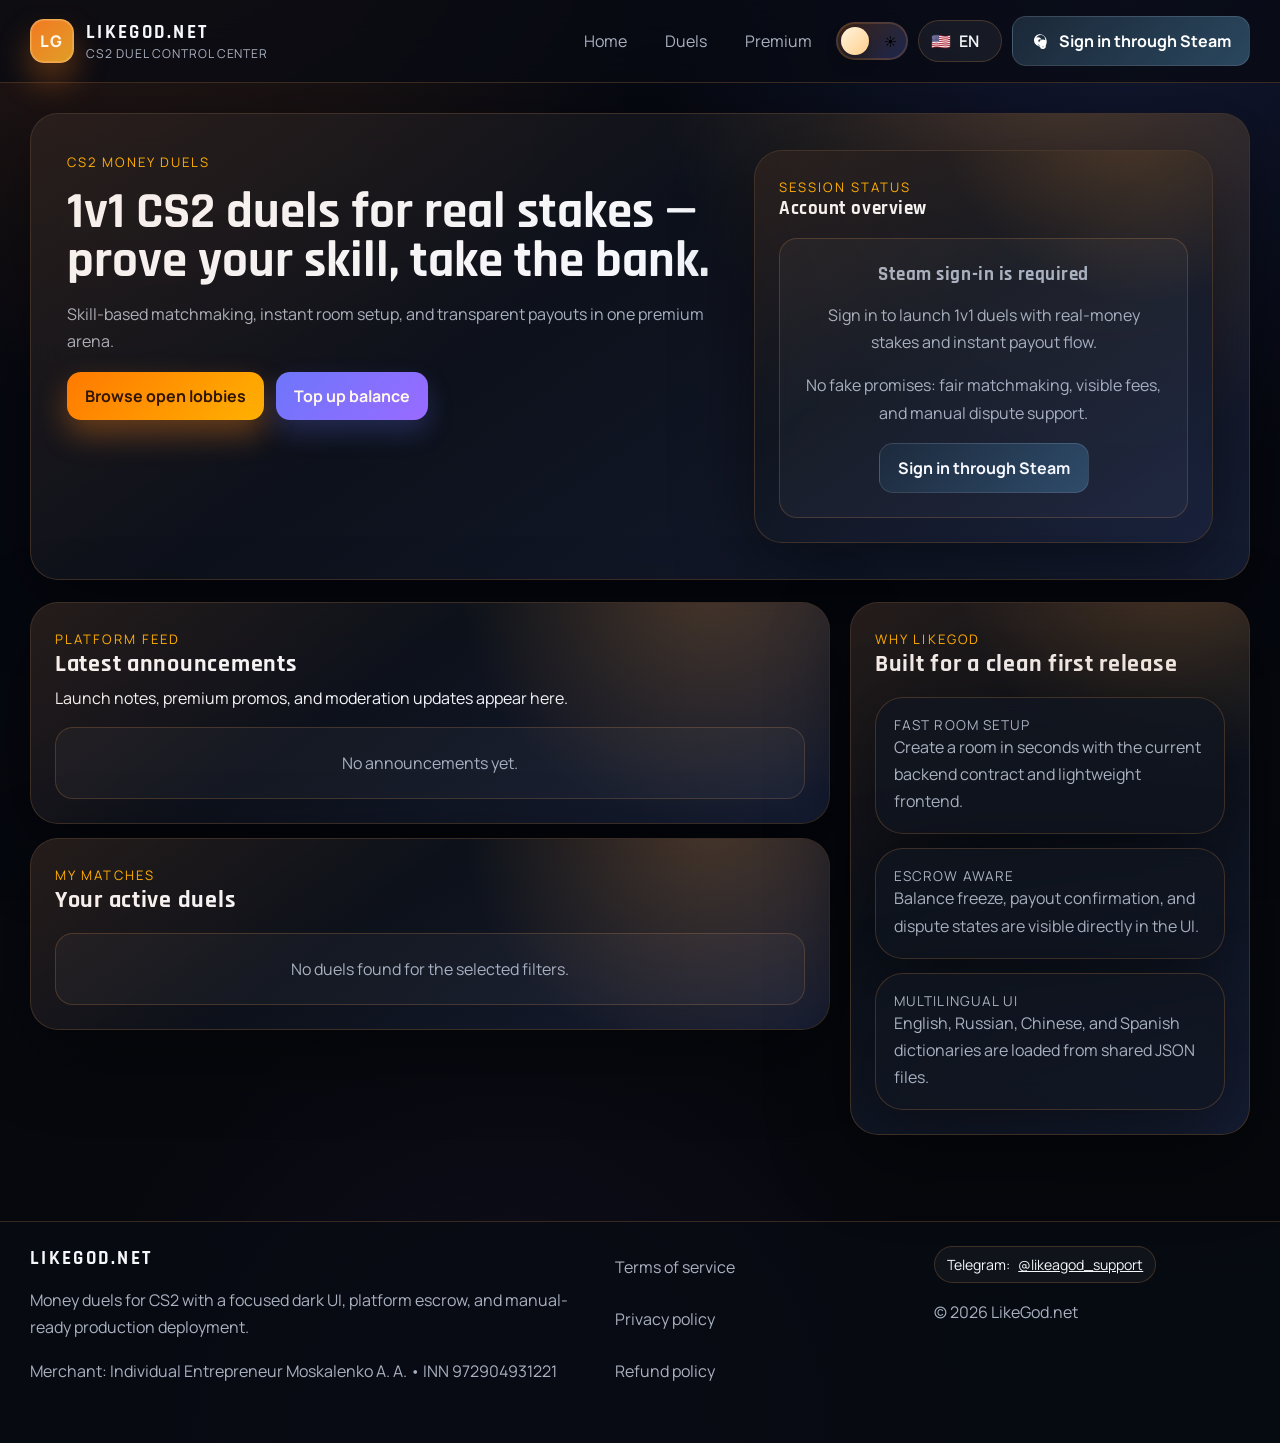
==== commit 1674f4d4: "feat: premium orange-dark frontend redesign with modular JS widgets" ====
--- a/templates/index.html
+++ b/templates/index.html
@@ -6,7 +6,7 @@
   <title>LikeGod.net</title>
   <link rel="preconnect" href="https://fonts.googleapis.com">
   <link rel="preconnect" href="https://fonts.gstatic.com" crossorigin>
-  <link href="https://fonts.googleapis.com/css2?family=Inter:wght@400;500;600;700;800&family=Rajdhani:wght@600;700&display=swap" rel="stylesheet">
+  <link href="https://fonts.googleapis.com/css2?family=Manrope:wght@400;500;600;700;800&family=Inter:wght@400;500;600;700;800&family=Rajdhani:wght@600;700&family=Sora:wght@600;700&display=swap" rel="stylesheet">
   <link rel="stylesheet" href="/static/css/style.css">
 </head>
 <body>
@@ -129,9 +129,15 @@
   </main>
 
   <footer class="site-footer" id="footer-shell"></footer>
+  <script src="/static/js/i18n.js"></script>
+  <script src="/static/js/theme.js"></script>
+  <script src="/static/js/payments.js"></script>
+  <script src="/static/js/effects.js"></script>
+  <script src="/static/js/slider.js"></script>
   <script src="/static/js/app.js"></script>
   <script>
     const ranks = Array.from({ length: 10 }, (_, index) => index + 1);
+    let newsCarouselController = null;
 
     function fillRankSelects() {
       const minSelect = document.getElementById('min_rank');
@@ -146,11 +152,14 @@
         target.innerHTML = `
           <h3>${LikeGodApp.t('home.hero.guestTitle')}</h3>
           <p class="page-subtitle">${LikeGodApp.t('home.hero.guestText')}</p>
+          <p class="muted">${LikeGodApp.t('home.hero.guestValue')}</p>
           <a class="steam-btn" href="/auth/steam">${LikeGodApp.t('common.nav.loginSteam')}</a>
         `;
         return;
       }
 
+      const stats = data.stats || {};
+      const winrate = Number(stats.winrate || 0);
       target.innerHTML = `
         <div class="user-summary">
           <div class="avatar"><img src="${data.user.avatar || ''}" alt="avatar"></div>
@@ -162,6 +171,21 @@
             </div>
           </div>
         </div>
+        <div class="compact-stats">
+          <div class="compact-stat">
+            <small>${LikeGodApp.t('profile.stats.elo')}</small>
+            <strong>${stats.elo_val || 1000}</strong>
+          </div>
+          <div class="compact-stat">
+            <small>${LikeGodApp.t('profile.stats.rank')}</small>
+            <strong>${LikeGodApp.t('common.rank', { rank: stats.rank || 1 })}</strong>
+          </div>
+          <div class="compact-stat">
+            <small>${LikeGodApp.t('profile.stats.winrate')}</small>
+            <strong>${winrate}%</strong>
+            <div class="progress" role="progressbar" aria-valuenow="${Math.max(0, Math.min(100, winrate))}" aria-valuemin="0" aria-valuemax="100"><span style="width:${Math.max(0, Math.min(100, winrate))}%"></span></div>
+          </div>
+        </div>
       `;
     }
 
@@ -171,16 +195,29 @@
         target.innerHTML = `<div class="state-card">${LikeGodApp.t('common.states.emptyNews')}</div>`;
         return;
       }
-      target.innerHTML = news.map((item) => `
-        <article class="news-card">
-          <div class="news-card__image" style="background-image:url('${item.image_path || ''}')"></div>
-          <div>
-            <h3 style="margin:0 0 8px;">${item.title}</h3>
-            <p class="muted">${new Date(item.created_at).toLocaleDateString()}</p>
-          </div>
-          ${item.btn_text && item.btn_url ? `<a class="btn-ghost" href="${item.btn_url}">${item.btn_text}</a>` : ''}
-        </article>
-      `).join('');
+      target.innerHTML = `
+        <div class="news-carousel" id="news-carousel">
+          <button class="carousel-arrow carousel-arrow--prev" type="button" data-carousel-prev aria-label="Previous slide">‹</button>
+          <button class="carousel-arrow carousel-arrow--next" type="button" data-carousel-next aria-label="Next slide">›</button>
+          <div class="news-carousel__viewport">
+            <div class="news-carousel__track" data-carousel-track>
+              ${news.map((item) => `
+                <article class="news-carousel__slide" data-carousel-slide style="background-image:url('${item.image_path || ''}')">
+                  <div class="news-carousel__content">
+                    <h3 class="news-carousel__title">${item.title}</h3>
+                    <div class="news-carousel__date">${new Date(item.created_at).toLocaleDateString()}</div>
+                    ${item.btn_text && item.btn_url ? `<a class="btn" href="${item.btn_url}" target="_blank" rel="noreferrer">${item.btn_text}</a>` : ''}
+                  </div>
+                </article>
+              `).join('')}
+            </div>
+          </div>
+          <div class="carousel-dots" data-carousel-dots></div>
+        </div>
+      `;
+
+      newsCarouselController?.destroy?.();
+      newsCarouselController = LikeGodSlider.init(document.getElementById('news-carousel'), { auto: true, interval: 5200 });
     }
 
     function renderActiveDuels(duels) {
--- a/static/css/style.css
+++ b/static/css/style.css
@@ -1,23 +1,39 @@
 :root {
-  --bg: #07111f;
-  --bg-elevated: #0d182a;
-  --panel: rgba(14, 24, 42, 0.88);
-  --panel-strong: #0f1c31;
-  --border: rgba(120, 164, 255, 0.16);
-  --border-strong: rgba(120, 164, 255, 0.3);
-  --text: #edf5ff;
-  --muted: #9aa8c2;
-  --cyan: #45d9ff;
-  --cyan-strong: #11b8ff;
-  --orange: #ffb347;
-  --orange-strong: #ff8f1f;
+  --bg: #080b13;
+  --bg-elevated: #111620;
+  --panel: rgba(16, 21, 31, 0.78);
+  --panel-strong: #121b2a;
+  --border: rgba(255, 165, 86, 0.2);
+  --border-strong: rgba(255, 165, 86, 0.46);
+  --text: #f6f7fb;
+  --muted: #a9b1c0;
+  --accent: #ff7a00;
+  --accent-2: #ffb200;
+  --accent-glow: rgba(255, 132, 26, 0.36);
+  --brand-mark-text: #fff7eb;
+  --cyan: #5d8dff;
+  --purple: #9a6bff;
   --green: #2fd29c;
   --red: #ff6b6b;
-  --shadow: 0 18px 60px rgba(0, 0, 0, 0.35);
+  --shadow: 0 22px 80px rgba(0, 0, 0, 0.46);
   --radius-lg: 28px;
   --radius-md: 18px;
   --radius-sm: 12px;
-  --content-width: min(1180px, calc(100vw - 32px));
+  --content-width: min(1220px, calc(100vw - 32px));
+}
+
+[data-theme="light"] {
+  --bg: #f7f9fc;
+  --bg-elevated: #ffffff;
+  --panel: rgba(255, 255, 255, 0.86);
+  --panel-strong: #ffffff;
+  --border: rgba(255, 136, 34, 0.26);
+  --border-strong: rgba(255, 136, 34, 0.58);
+  --text: #1d2330;
+  --muted: #5f6a7f;
+  --accent-glow: rgba(255, 136, 34, 0.28);
+  --brand-mark-text: #311300;
+  --shadow: 0 20px 45px rgba(57, 68, 91, 0.13);
 }
 
 * { box-sizing: border-box; }
@@ -25,12 +41,14 @@
 body {
   margin: 0;
   min-height: 100vh;
-  font-family: 'Inter', system-ui, sans-serif;
+  font-family: 'Manrope', 'Inter', system-ui, sans-serif;
   color: var(--text);
   background:
-    radial-gradient(circle at top right, rgba(17, 184, 255, 0.16), transparent 28%),
-    radial-gradient(circle at left center, rgba(255, 143, 31, 0.12), transparent 20%),
-    linear-gradient(180deg, #050b16 0%, #07111f 42%, #040914 100%);
+    radial-gradient(circle at 8% -14%, rgba(255, 127, 36, 0.2), transparent 30%),
+    radial-gradient(circle at 88% 0, rgba(90, 120, 255, 0.16), transparent 26%),
+    radial-gradient(circle at 40% 100%, rgba(167, 98, 255, 0.08), transparent 28%),
+    linear-gradient(170deg, var(--bg) 0%, #05070b 100%);
+  transition: background .28s ease, color .22s ease;
 }
 
 a { color: inherit; }
@@ -41,15 +59,23 @@
 .page-shell {
   width: var(--content-width);
   margin: 0 auto;
-  padding: 28px 0 56px;
+  padding: 30px 0 58px;
+}
+
+.ambient-effects-canvas {
+  position: fixed;
+  inset: 0;
+  z-index: -1;
+  pointer-events: none;
+  opacity: .7;
 }
 
 .site-header {
   position: sticky;
   top: 0;
-  z-index: 30;
-  backdrop-filter: blur(18px);
-  background: rgba(4, 9, 20, 0.82);
+  z-index: 40;
+  backdrop-filter: blur(22px);
+  background: color-mix(in oklab, var(--bg), transparent 24%);
   border-bottom: 1px solid var(--border);
 }
 
@@ -80,18 +106,18 @@
   border-radius: 14px;
   display: grid;
   place-items: center;
-  background: linear-gradient(135deg, rgba(69, 217, 255, 0.2), rgba(255, 143, 31, 0.22));
-  border: 1px solid var(--border-strong);
-  box-shadow: inset 0 1px 0 rgba(255, 255, 255, 0.05);
-}
-
-.brand__text {
-  display: flex;
-  flex-direction: column;
-}
+  color: var(--brand-mark-text);
+  font-weight: 800;
+  letter-spacing: .08em;
+  background: linear-gradient(140deg, rgba(255, 128, 35, .95), rgba(255, 180, 43, .88));
+  border: 1px solid rgba(255, 198, 129, .48);
+  box-shadow: 0 0 0 1px rgba(255,255,255,.14) inset, 0 18px 32px rgba(255, 126, 23, .34);
+}
+
+.brand__text { display: flex; flex-direction: column; }
 
 .brand__title {
-  font-family: 'Rajdhani', 'Inter', sans-serif;
+  font-family: 'Rajdhani', 'Sora', sans-serif;
   font-weight: 700;
   letter-spacing: 0.12em;
   font-size: 1.2rem;
@@ -99,16 +125,12 @@
 
 .brand__subtitle {
   color: var(--muted);
-  font-size: 0.78rem;
+  font-size: 0.76rem;
   letter-spacing: 0.08em;
   text-transform: uppercase;
 }
 
-.nav-shell {
-  display: flex;
-  align-items: center;
-  gap: 14px;
-}
+.nav-shell { display: flex; align-items: center; gap: 14px; }
 
 .nav-toggle {
   display: none;
@@ -120,18 +142,8 @@
   color: var(--text);
 }
 
-.main-nav {
-  display: flex;
-  align-items: center;
-  gap: 10px;
-}
-
-.nav-links,
-.nav-actions {
-  display: flex;
-  align-items: center;
-  gap: 10px;
-}
+.main-nav { display: flex; align-items: center; gap: 10px; }
+.nav-links, .nav-actions { display: flex; align-items: center; gap: 10px; }
 
 .nav-link,
 .inline-link {
@@ -139,14 +151,15 @@
   text-decoration: none;
   padding: 10px 14px;
   border-radius: 999px;
-  transition: 0.22s ease;
+  transition: .22s ease;
 }
 
 .nav-link:hover,
 .nav-link.is-active,
 .inline-link:hover {
   color: var(--text);
-  background: rgba(69, 217, 255, 0.08);
+  background: rgba(255, 129, 32, 0.13);
+  box-shadow: 0 0 0 1px rgba(255, 137, 38, 0.3) inset;
 }
 
 .balance-pill,
@@ -163,18 +176,95 @@
   background: rgba(255, 255, 255, 0.04);
 }
 
-.balance-pill { color: var(--orange); font-weight: 700; }
-.badge-premium { color: #1e0f00; background: linear-gradient(135deg, #ffd76a, #ff9f2a); border-color: rgba(255, 203, 94, 0.4); }
-.badge-live { color: #001f21; background: linear-gradient(135deg, #68fff0, #4fd1ff); }
+.balance-pill { color: var(--accent-2); font-weight: 700; }
+.badge-premium { color: #251200; background: linear-gradient(135deg, #ffdf7a, #ffae32); border-color: rgba(255, 173, 77, 0.4); }
+.badge-live { color: #fff5e7; background: linear-gradient(135deg, #ff7a00, #ffb23f); }
 .badge-danger { color: #ffd6d6; background: rgba(255, 107, 107, 0.15); border-color: rgba(255, 107, 107, 0.3); }
 .badge-success { color: #ccffef; background: rgba(47, 210, 156, 0.16); border-color: rgba(47, 210, 156, 0.26); }
 
-.lang-select {
-  border: 1px solid var(--border);
+.theme-toggle {
+  position: relative;
+  width: 72px;
+  height: 38px;
   border-radius: 999px;
-  background: rgba(255, 255, 255, 0.05);
+  border: 1px solid var(--border);
+  background: linear-gradient(135deg, rgba(255,129,27,.2), rgba(92,123,255,.24));
+  box-shadow: 0 0 0 1px rgba(255, 151, 55, 0.18) inset;
+}
+
+.theme-toggle__icons {
+  position: absolute;
+  inset: 0;
+  display: flex;
+  align-items: center;
+  justify-content: space-between;
+  padding: 0 10px;
+  font-size: 12px;
+}
+
+.theme-toggle__knob {
+  position: absolute;
+  top: 4px;
+  left: 4px;
+  width: 28px;
+  height: 28px;
+  border-radius: 999px;
+  background: linear-gradient(135deg, #fff4de, #ffcf8a);
+  transition: transform .22s ease;
+  box-shadow: 0 8px 15px rgba(0,0,0,.26);
+}
+
+.theme-toggle.is-light .theme-toggle__knob {
+  transform: translateX(34px);
+  background: linear-gradient(135deg, #fff9f2, #ffe1a8);
+}
+
+.language-switch { position: relative; }
+
+.language-switch__trigger {
+  min-width: 84px;
+  border-radius: 999px;
+  border: 1px solid var(--border);
+  background: rgba(255, 255, 255, .06);
   color: var(--text);
-  padding: 10px 14px;
+  padding: 9px 12px;
+  display: inline-flex;
+  align-items: center;
+  gap: 8px;
+  font-weight: 600;
+}
+
+.language-switch__menu {
+  position: absolute;
+  right: 0;
+  top: calc(100% + 8px);
+  width: 174px;
+  padding: 8px;
+  border-radius: 16px;
+  border: 1px solid var(--border);
+  backdrop-filter: blur(18px);
+  background: color-mix(in oklab, var(--panel), transparent 8%);
+  box-shadow: var(--shadow);
+  display: none;
+}
+
+.language-switch.is-open .language-switch__menu { display: grid; gap: 6px; }
+
+.language-option {
+  border: 0;
+  border-radius: 12px;
+  background: transparent;
+  color: var(--muted);
+  text-align: left;
+  padding: 9px 10px;
+  display: flex;
+  align-items: center;
+  gap: 9px;
+}
+
+.language-option:is(:hover, .is-active) {
+  color: var(--text);
+  background: rgba(255, 128, 31, 0.15);
 }
 
 .main-grid,
@@ -190,7 +280,7 @@
   gap: 20px;
 }
 
-.main-grid { grid-template-columns: minmax(0, 2fr) minmax(300px, 1fr); }
+.main-grid { grid-template-columns: minmax(0, 2fr) minmax(320px, 1fr); }
 .split-grid { grid-template-columns: repeat(2, minmax(0, 1fr)); }
 .stats-grid { grid-template-columns: repeat(4, minmax(0, 1fr)); }
 .cards-grid { grid-template-columns: repeat(3, minmax(0, 1fr)); }
@@ -213,6 +303,7 @@
   border-radius: var(--radius-lg);
   border: 1px solid var(--border);
   background: var(--panel);
+  backdrop-filter: blur(18px);
   box-shadow: var(--shadow);
 }
 
@@ -227,9 +318,10 @@
 }
 
 .hero {
+  min-height: 430px;
   padding: 36px;
   display: grid;
-  grid-template-columns: minmax(0, 1.3fr) minmax(280px, 0.9fr);
+  grid-template-columns: minmax(0, 1.3fr) minmax(300px, 0.9fr);
   gap: 24px;
   margin-bottom: 22px;
 }
@@ -242,7 +334,19 @@
   content: '';
   position: absolute;
   inset: 0;
-  background: linear-gradient(135deg, rgba(69, 217, 255, 0.07), transparent 40%, rgba(255, 143, 31, 0.08));
+  background:
+    radial-gradient(circle at 85% -14%, rgba(255, 162, 66, .24), transparent 35%),
+    linear-gradient(145deg, rgba(255, 126, 26, 0.1), transparent 42%, rgba(96, 126, 255, 0.11));
+  pointer-events: none;
+}
+
+.hero::after {
+  content: '';
+  position: absolute;
+  inset: 0;
+  background-image: linear-gradient(90deg, rgba(255,255,255,.03) 1px, transparent 1px), linear-gradient(0deg, rgba(255,255,255,.02) 1px, transparent 1px);
+  background-size: 42px 42px;
+  opacity: .16;
   pointer-events: none;
 }
 
@@ -251,7 +355,7 @@
   display: inline-flex;
   align-items: center;
   gap: 8px;
-  color: var(--cyan);
+  color: var(--accent-2);
   font-size: 0.82rem;
   letter-spacing: 0.16em;
   text-transform: uppercase;
@@ -259,9 +363,9 @@
 
 .hero h1,
 .page-title {
-  font-family: 'Rajdhani', 'Inter', sans-serif;
-  font-size: clamp(2.3rem, 4vw, 4.2rem);
-  line-height: 0.95;
+  font-family: 'Rajdhani', 'Sora', 'Inter', sans-serif;
+  font-size: clamp(2.3rem, 4vw, 4.35rem);
+  line-height: .95;
   margin: 16px 0;
 }
 
@@ -297,29 +401,29 @@
   gap: 10px;
   text-decoration: none;
   font-weight: 700;
-  transition: transform 0.18s ease, box-shadow 0.18s ease, background 0.18s ease;
+  transition: transform .18s ease, box-shadow .18s ease, background .18s ease;
 }
 
 .btn {
-  color: #04111f;
-  background: linear-gradient(135deg, var(--cyan), #7efcff);
-  box-shadow: 0 12px 30px rgba(17, 184, 255, 0.22);
+  color: #2a1200;
+  background: linear-gradient(135deg, var(--accent), var(--accent-2));
+  box-shadow: 0 14px 30px var(--accent-glow);
 }
 
 .btn-secondary {
-  color: #0f1420;
-  background: linear-gradient(135deg, #ffc76c, #ff9f2a);
-  box-shadow: 0 12px 30px rgba(255, 159, 42, 0.18);
+  color: #fff8ee;
+  background: linear-gradient(135deg, #6a76ff, #9a6bff);
+  box-shadow: 0 12px 26px rgba(105, 116, 255, 0.24);
 }
 
 .btn-premium {
-  color: #1b0e00;
+  color: #2a1200;
   background: linear-gradient(135deg, #ffe083, #ffb347);
 }
 
 .btn-ghost {
   color: var(--text);
-  background: rgba(255, 255, 255, 0.05);
+  background: rgba(255, 255, 255, 0.06);
   border: 1px solid var(--border);
 }
 
@@ -331,7 +435,7 @@
 .steam-btn {
   color: #fff;
   background: linear-gradient(135deg, #1b2838, #2a475e);
-  border: 1px solid rgba(255,255,255,0.1);
+  border: 1px solid rgba(255,255,255,0.12);
 }
 
 .btn:hover,
@@ -348,6 +452,11 @@
   transform: translateY(-2px);
 }
 
+.btn:hover,
+.btn-secondary:hover,
+.btn-premium:hover,
+.steam-btn:hover { filter: brightness(1.06); }
+
 .btn[disabled] {
   opacity: 0.45;
   cursor: not-allowed;
@@ -370,7 +479,7 @@
 .legal-card h2,
 .table-card h3 {
   margin: 0;
-  font-family: 'Rajdhani', 'Inter', sans-serif;
+  font-family: 'Rajdhani', 'Sora', 'Inter', sans-serif;
   letter-spacing: 0.03em;
 }
 
@@ -384,10 +493,94 @@
   gap: 14px;
 }
 
-.news-rail {
-  flex-direction: row;
-  overflow-x: auto;
-  padding-bottom: 8px;
+.news-carousel {
+  position: relative;
+  border-radius: 22px;
+  border: 1px solid var(--border);
+  overflow: hidden;
+}
+
+.news-carousel__viewport { overflow: hidden; }
+.news-carousel__track {
+  display: flex;
+  transition: transform .45s ease;
+  will-change: transform;
+}
+
+.news-carousel__slide {
+  min-width: 100%;
+  aspect-ratio: 16/8;
+  padding: 24px;
+  display: flex;
+  align-items: flex-end;
+  position: relative;
+  background-size: cover;
+  background-position: center;
+}
+
+.news-carousel__slide::before {
+  content: '';
+  position: absolute;
+  inset: 0;
+  background: linear-gradient(180deg, rgba(7,11,20,.08) 18%, rgba(7,11,20,.88) 88%);
+}
+
+.news-carousel__content {
+  position: relative;
+  z-index: 1;
+  max-width: min(580px, 100%);
+}
+
+.news-carousel__title {
+  font-size: clamp(1.4rem, 2.4vw, 2.1rem);
+  margin: 0 0 8px;
+  font-family: 'Rajdhani', 'Sora', sans-serif;
+}
+
+.news-carousel__date {
+  color: #d6dbe9;
+  margin-bottom: 14px;
+  font-size: .95rem;
+}
+
+.carousel-arrow {
+  position: absolute;
+  top: 50%;
+  transform: translateY(-50%);
+  width: 42px;
+  height: 42px;
+  border-radius: 999px;
+  border: 1px solid var(--border);
+  background: rgba(8, 12, 21, .72);
+  color: #fff;
+  z-index: 4;
+}
+
+.carousel-arrow:hover { box-shadow: 0 0 18px var(--accent-glow); }
+.carousel-arrow--prev { left: 12px; }
+.carousel-arrow--next { right: 12px; }
+
+.carousel-dots {
+  position: absolute;
+  left: 50%;
+  transform: translateX(-50%);
+  bottom: 12px;
+  display: flex;
+  gap: 6px;
+  z-index: 4;
+}
+
+.carousel-dot {
+  width: 10px;
+  height: 10px;
+  border-radius: 999px;
+  border: 0;
+  background: rgba(255,255,255,.35);
+}
+
+.carousel-dot.is-active {
+  width: 26px;
+  background: linear-gradient(135deg, var(--accent), var(--accent-2));
 }
 
 .news-card {
@@ -441,9 +634,9 @@
 }
 
 .duel-card__value {
-  font-family: 'Rajdhani', 'Inter', sans-serif;
+  font-family: 'Rajdhani', 'Sora', 'Inter', sans-serif;
   font-size: 1.6rem;
-  color: var(--orange);
+  color: var(--accent-2);
 }
 
 .stat-card {
@@ -461,7 +654,54 @@
   margin-top: 10px;
   font-size: 1.7rem;
   font-weight: 800;
-  font-family: 'Rajdhani', 'Inter', sans-serif;
+  font-family: 'Rajdhani', 'Sora', 'Inter', sans-serif;
+}
+
+.stat-card__icon {
+  width: 34px;
+  height: 34px;
+  border-radius: 10px;
+  background: rgba(255, 139, 40, .16);
+  color: #ffc57b;
+  display: inline-grid;
+  place-items: center;
+  margin-bottom: 8px;
+}
+
+.progress {
+  margin-top: 10px;
+  width: 100%;
+  height: 8px;
+  border-radius: 999px;
+  overflow: hidden;
+  background: rgba(255,255,255,.12);
+}
+
+.progress span {
+  display: block;
+  height: 100%;
+  border-radius: inherit;
+  background: linear-gradient(90deg, var(--accent), var(--accent-2));
+}
+
+.compact-stats {
+  margin-top: 16px;
+  display: grid;
+  grid-template-columns: repeat(3, minmax(0, 1fr));
+  gap: 10px;
+}
+
+.compact-stat {
+  padding: 12px;
+  border-radius: 14px;
+  border: 1px solid var(--border);
+  background: rgba(255,255,255,.03);
+}
+
+.compact-stat strong {
+  display: block;
+  font-family: 'Rajdhani', 'Sora', sans-serif;
+  font-size: 1.4rem;
 }
 
 .form-grid,
@@ -485,7 +725,7 @@
   width: 100%;
   border-radius: 14px;
   border: 1px solid var(--border);
-  background: rgba(5, 12, 22, 0.82);
+  background: color-mix(in oklab, var(--bg-elevated), transparent 14%);
   color: var(--text);
   padding: 13px 14px;
   outline: none;
@@ -497,25 +737,93 @@
 input:focus,
 select:focus,
 textarea:focus {
-  border-color: var(--cyan);
-  box-shadow: 0 0 0 4px rgba(69, 217, 255, 0.12);
+  border-color: var(--accent);
+  box-shadow: 0 0 0 4px rgba(255, 129, 29, 0.16);
 }
 
 textarea { min-height: 120px; resize: vertical; }
 
-.table-wrap {
-  overflow-x: auto;
-}
-
-.table {
-  width: 100%;
-  border-collapse: collapse;
-}
+.switch-row {
+  display: flex;
+  align-items: center;
+  gap: 12px;
+}
+
+.switch-toggle {
+  width: 62px;
+  height: 34px;
+  border-radius: 999px;
+  border: 1px solid var(--border);
+  background: rgba(255,255,255,.08);
+  position: relative;
+}
+
+.switch-toggle::after {
+  content: '';
+  position: absolute;
+  top: 3px;
+  left: 3px;
+  width: 26px;
+  height: 26px;
+  border-radius: 999px;
+  background: #f8fbff;
+  transition: transform .2s ease;
+}
+
+.switch-toggle.is-on {
+  background: linear-gradient(135deg, var(--accent), var(--accent-2));
+}
+
+.switch-toggle.is-on::after {
+  transform: translateX(27px);
+}
+
+.payment-method-grid {
+  display: grid;
+  grid-template-columns: repeat(2, minmax(0, 1fr));
+  gap: 10px;
+}
+
+.payment-card {
+  border-radius: 14px;
+  border: 1px solid var(--border);
+  background: rgba(255,255,255,.03);
+  color: var(--text);
+  text-align: left;
+  padding: 10px;
+  display: flex;
+  gap: 10px;
+  align-items: center;
+}
+
+.payment-card__logo svg {
+  width: 52px;
+  height: 34px;
+  display: block;
+}
+
+.payment-card__meta {
+  display: grid;
+  gap: 2px;
+}
+
+.payment-card__meta small {
+  color: var(--muted);
+}
+
+.payment-card.is-active,
+.payment-card:hover {
+  border-color: var(--border-strong);
+  box-shadow: 0 0 0 1px rgba(255, 146, 49, 0.3) inset, 0 0 24px rgba(255, 132, 27, .24);
+}
+
+.table-wrap { overflow-x: auto; }
+.table { width: 100%; border-collapse: collapse; }
 
 .table th,
 .table td {
   padding: 14px 12px;
-  border-bottom: 1px solid rgba(255,255,255,0.06);
+  border-bottom: 1px solid rgba(255,255,255,0.08);
   text-align: left;
 }
 
@@ -549,14 +857,14 @@
   justify-content: space-between;
   padding: 22px;
   border-radius: 24px;
-  background: rgba(255,255,255,0.035);
+  background: rgba(255,255,255,0.04);
   border: 1px solid var(--border);
 }
 
 .duel-score__value {
-  font-family: 'Rajdhani', 'Inter', sans-serif;
+  font-family: 'Rajdhani', 'Sora', 'Inter', sans-serif;
   font-size: clamp(2rem, 4vw, 4rem);
-  color: var(--cyan);
+  color: var(--accent-2);
 }
 
 .side-panel {
@@ -588,13 +896,13 @@
   padding: 14px 16px;
   border-radius: 16px;
   border: 1px solid var(--border);
-  background: rgba(7, 17, 31, 0.94);
+  background: color-mix(in oklab, var(--bg), transparent 10%);
   box-shadow: var(--shadow);
 }
 
 .toast--success { border-color: rgba(47, 210, 156, 0.35); }
 .toast--error { border-color: rgba(255, 107, 107, 0.35); }
-.toast--warning { border-color: rgba(255, 179, 71, 0.35); }
+.toast--warning { border-color: rgba(255, 179, 71, 0.45); }
 
 .modal-backdrop {
   position: fixed;
@@ -611,11 +919,11 @@
 .modal-backdrop.is-open { display: flex; }
 
 .modal {
-  width: min(520px, 100%);
+  width: min(560px, 100%);
   padding: 26px;
   border-radius: 28px;
   border: 1px solid var(--border);
-  background: linear-gradient(180deg, rgba(14, 24, 42, 0.98), rgba(8, 14, 26, 0.98));
+  background: linear-gradient(180deg, color-mix(in oklab, var(--panel-strong), transparent 8%), color-mix(in oklab, var(--bg-elevated), transparent 8%));
   box-shadow: var(--shadow);
 }
 
@@ -643,7 +951,7 @@
 }
 
 .legal-content {
-  color: #d3def2;
+  color: color-mix(in oklab, var(--text), transparent 20%);
   line-height: 1.78;
 }
 
@@ -652,17 +960,12 @@
   font-size: 1.25rem;
 }
 
-.legal-content p,
-.legal-content li {
-  color: #c9d7ef;
-}
-
 .legal-content strong { color: var(--text); }
 .legal-content a { color: var(--cyan); }
 
 .site-footer {
   border-top: 1px solid var(--border);
-  background: rgba(4, 9, 20, 0.78);
+  background: color-mix(in oklab, var(--bg), transparent 18%);
   margin-top: 28px;
 }
 
@@ -673,15 +976,11 @@
   gap: 18px;
 }
 
-.site-footer__links {
-  display: flex;
-  flex-direction: column;
-  gap: 10px;
-}
+.site-footer__links { display: flex; flex-direction: column; gap: 10px; }
 
 .hr {
   height: 1px;
-  background: rgba(255,255,255,0.08);
+  background: rgba(255,255,255,0.1);
   margin: 10px 0;
 }
 
@@ -697,7 +996,9 @@
   .site-footer__inner,
   .stats-grid,
   .filter-grid,
-  .form-grid {
+  .form-grid,
+  .compact-stats,
+  .payment-method-grid {
     grid-template-columns: 1fr;
   }
 
@@ -722,13 +1023,14 @@
     padding: 16px;
     border-radius: 22px;
     border: 1px solid var(--border);
-    background: rgba(7, 17, 31, 0.98);
+    background: color-mix(in oklab, var(--bg), transparent 6%);
     display: none;
   }
 
   .main-nav.is-open { display: flex; }
   .nav-links, .nav-actions { flex-direction: column; align-items: stretch; }
-  .nav-link, .lang-select, .balance-pill { width: 100%; justify-content: center; }
+  .nav-link, .language-switch__trigger, .balance-pill, .theme-toggle { width: 100%; justify-content: center; }
+  .language-switch__menu { width: 100%; position: static; margin-top: 8px; }
   .duel-card { flex-direction: column; align-items: flex-start; }
 }
 
@@ -740,4 +1042,5 @@
   .duel-score { flex-direction: column; text-align: center; }
   .hero__actions, .button-row, .toolbar, .form-actions { flex-direction: column; }
   .btn, .btn-secondary, .btn-ghost, .btn-danger, .btn-premium, .steam-btn { width: 100%; }
-}
+  .carousel-arrow { width: 34px; height: 34px; }
+}
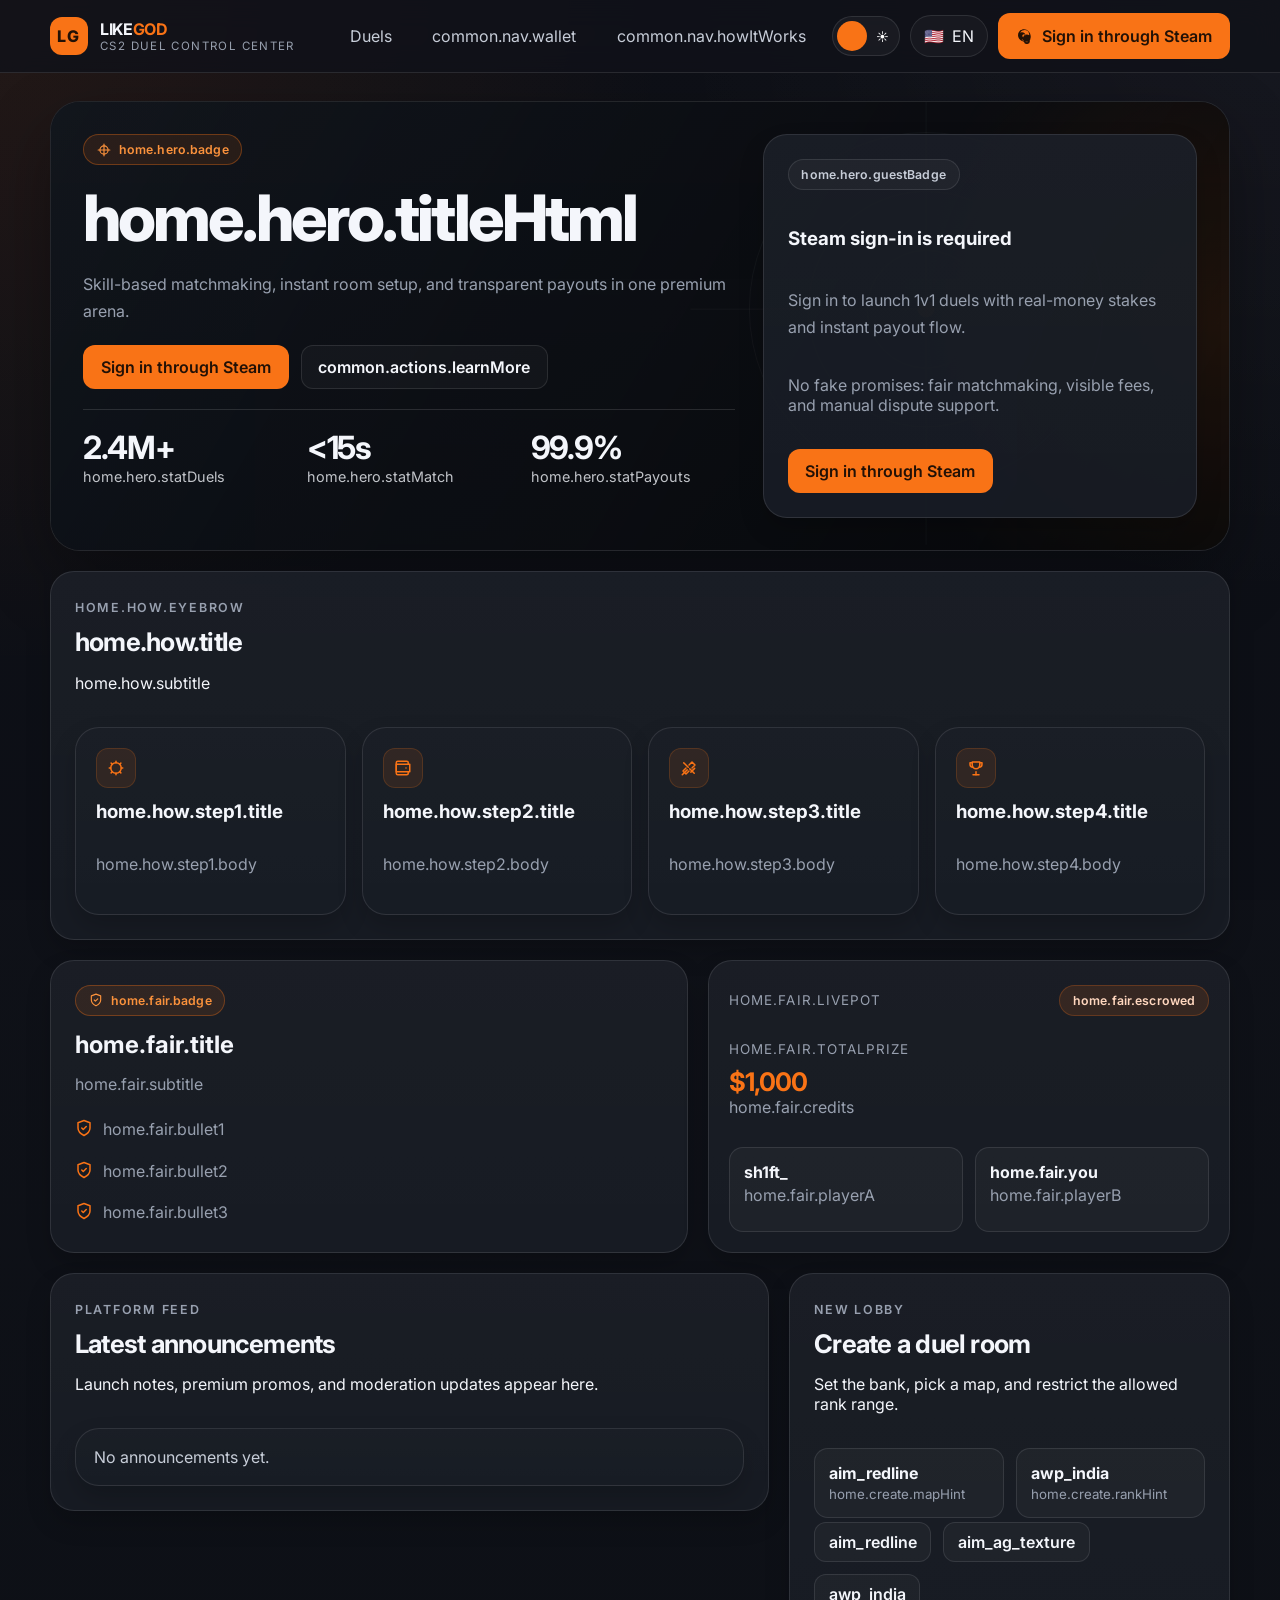
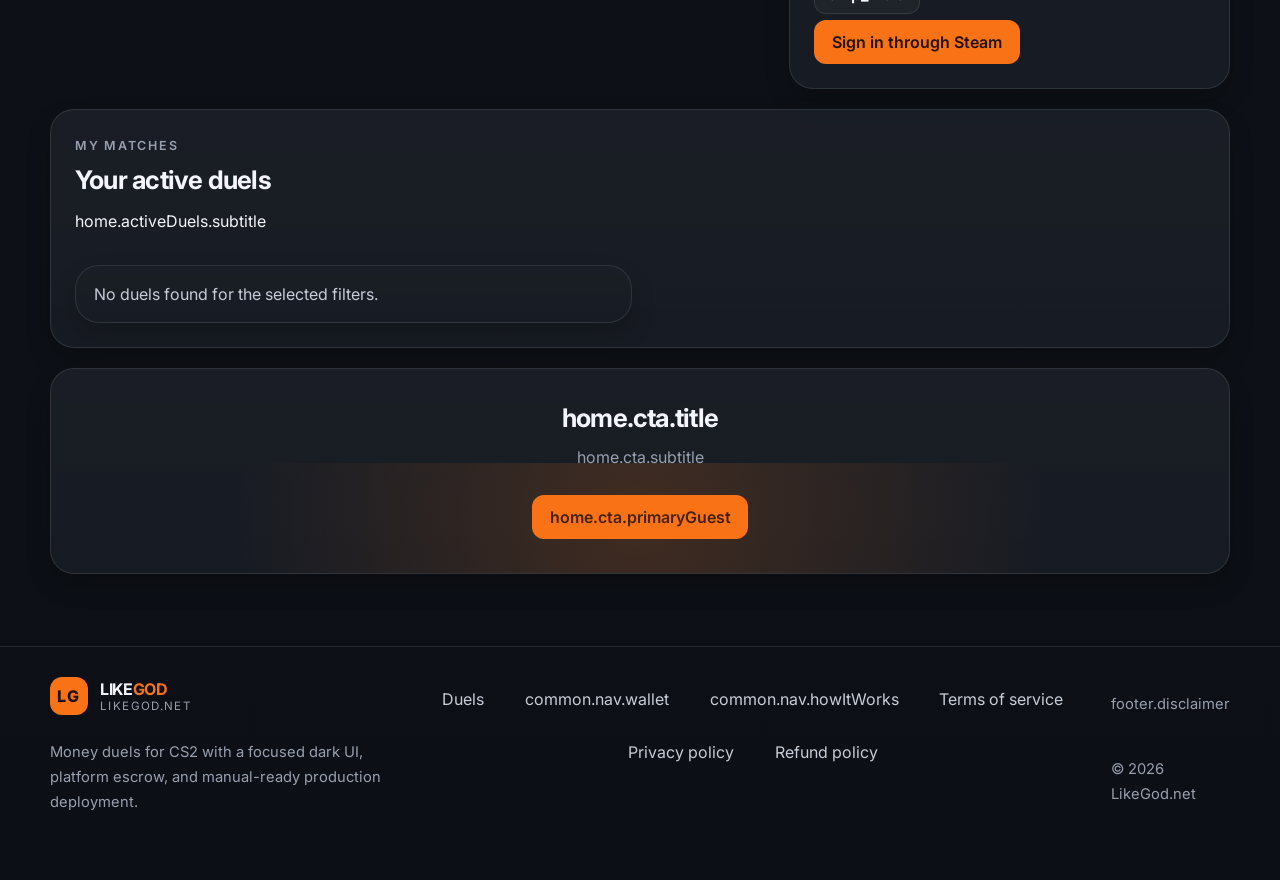
==== commit e404ef33: "feat: apply premium frontend structure" ====
--- a/templates/index.html
+++ b/templates/index.html
@@ -6,7 +6,7 @@
   <title>LikeGod.net</title>
   <link rel="preconnect" href="https://fonts.googleapis.com">
   <link rel="preconnect" href="https://fonts.gstatic.com" crossorigin>
-  <link href="https://fonts.googleapis.com/css2?family=Manrope:wght@400;500;600;700;800&family=Inter:wght@400;500;600;700;800&family=Rajdhani:wght@600;700&family=Sora:wght@600;700&display=swap" rel="stylesheet">
+  <link href="https://fonts.googleapis.com/css2?family=Inter:wght@400;500;600;700;800&family=Manrope:wght@400;500;600;700;800&display=swap" rel="stylesheet">
   <link rel="stylesheet" href="/static/css/style.css">
 </head>
 <body>
@@ -15,7 +15,7 @@
       <a class="brand" href="/main">
         <span class="brand__mark">LG</span>
         <span class="brand__text">
-          <span class="brand__title">LIKEGOD.NET</span>
+          <span class="brand__title">LIKE<span class="brand__title-accent">GOD</span></span>
           <span class="brand__subtitle" data-i18n="common.brandSubtitle"></span>
         </span>
       </a>
@@ -24,109 +24,232 @@
   </header>
 
   <main class="page-shell">
-    <section class="hero">
-      <div>
-        <span class="hero__eyebrow" data-i18n="home.hero.eyebrow"></span>
-        <h1 data-i18n="home.hero.title"></h1>
+    <section class="hero-banner">
+      <div class="hero-copy">
+        <span class="hero-badge">
+          <svg viewBox="0 0 24 24" width="14" height="14" fill="none" stroke="currentColor" stroke-width="2" stroke-linecap="round" stroke-linejoin="round" aria-hidden="true"><path d="M12 2v20M2 12h20"></path><circle cx="12" cy="12" r="7"></circle></svg>
+          <span data-i18n="home.hero.badge"></span>
+        </span>
+        <h1 data-i18n-html="home.hero.titleHtml"></h1>
         <p data-i18n="home.hero.subtitle"></p>
-        <div class="hero__actions">
-          <a class="btn" href="/duels" data-i18n="home.hero.openDuels"></a>
-          <button class="btn-secondary" type="button" id="hero-deposit-btn" data-i18n="home.hero.deposit"></button>
-        </div>
-      </div>
-      <div class="surface">
+        <div class="hero-actions" id="hero-actions"></div>
+        <div class="hero-stats">
+          <div class="hero-stat">
+            <strong>2.4M+</strong>
+            <span data-i18n="home.hero.statDuels"></span>
+          </div>
+          <div class="hero-stat">
+            <strong>&lt;15s</strong>
+            <span data-i18n="home.hero.statMatch"></span>
+          </div>
+          <div class="hero-stat">
+            <strong>99.9%</strong>
+            <span data-i18n="home.hero.statPayouts"></span>
+          </div>
+        </div>
+      </div>
+
+      <aside class="hero-side">
+        <section class="hero-session" id="hero-session-card">
+          <div class="section-head">
+            <div>
+              <span class="section-title__eyebrow" data-i18n="home.hero.sessionEyebrow"></span>
+              <h2 data-i18n="home.hero.sessionTitle"></h2>
+            </div>
+          </div>
+          <div class="state-card" data-i18n="common.states.loading"></div>
+        </section>
+      </aside>
+    </section>
+
+    <section class="surface" id="how-it-works" style="margin-top:20px;">
+      <div class="section-head">
+        <div>
+          <span class="section-title__eyebrow" data-i18n="home.how.eyebrow"></span>
+          <h2 data-i18n="home.how.title"></h2>
+          <p data-i18n="home.how.subtitle"></p>
+        </div>
+      </div>
+      <div class="feature-grid">
+        <article class="feature-card">
+          <span class="feature-card__icon"></span>
+          <h3 data-i18n="home.how.step1.title"></h3>
+          <p data-i18n="home.how.step1.body"></p>
+        </article>
+        <article class="feature-card">
+          <span class="feature-card__icon"></span>
+          <h3 data-i18n="home.how.step2.title"></h3>
+          <p data-i18n="home.how.step2.body"></p>
+        </article>
+        <article class="feature-card">
+          <span class="feature-card__icon"></span>
+          <h3 data-i18n="home.how.step3.title"></h3>
+          <p data-i18n="home.how.step3.body"></p>
+        </article>
+        <article class="feature-card">
+          <span class="feature-card__icon"></span>
+          <h3 data-i18n="home.how.step4.title"></h3>
+          <p data-i18n="home.how.step4.body"></p>
+        </article>
+      </div>
+    </section>
+
+    <section class="split-panel" id="fair-play" style="margin-top:20px;">
+      <section class="surface">
+        <span class="hero-badge">
+          <svg viewBox="0 0 24 24" width="14" height="14" fill="none" stroke="currentColor" stroke-width="2" stroke-linecap="round" stroke-linejoin="round" aria-hidden="true"><path d="M12 22s8-4 8-10V5l-8-3-8 3v7c0 6 8 10 8 10Z"></path><path d="m9 12 2 2 4-4"></path></svg>
+          <span data-i18n="home.fair.badge"></span>
+        </span>
+        <h2 style="margin:14px 0 12px;" data-i18n="home.fair.title"></h2>
+        <p class="page-subtitle" data-i18n="home.fair.subtitle"></p>
+        <ul class="bullet-list" style="margin-top:18px;">
+          <li>
+            <span class="icon-bullet"><svg viewBox="0 0 24 24" width="18" height="18" fill="none" stroke="currentColor" stroke-width="2" stroke-linecap="round" stroke-linejoin="round" aria-hidden="true"><path d="M12 22s8-4 8-10V5l-8-3-8 3v7c0 6 8 10 8 10Z"></path><path d="m9 12 2 2 4-4"></path></svg></span>
+            <span data-i18n="home.fair.bullet1"></span>
+          </li>
+          <li>
+            <span class="icon-bullet"><svg viewBox="0 0 24 24" width="18" height="18" fill="none" stroke="currentColor" stroke-width="2" stroke-linecap="round" stroke-linejoin="round" aria-hidden="true"><path d="M12 22s8-4 8-10V5l-8-3-8 3v7c0 6 8 10 8 10Z"></path><path d="m9 12 2 2 4-4"></path></svg></span>
+            <span data-i18n="home.fair.bullet2"></span>
+          </li>
+          <li>
+            <span class="icon-bullet"><svg viewBox="0 0 24 24" width="18" height="18" fill="none" stroke="currentColor" stroke-width="2" stroke-linecap="round" stroke-linejoin="round" aria-hidden="true"><path d="M12 22s8-4 8-10V5l-8-3-8 3v7c0 6 8 10 8 10Z"></path><path d="m9 12 2 2 4-4"></path></svg></span>
+            <span data-i18n="home.fair.bullet3"></span>
+          </li>
+        </ul>
+      </section>
+
+      <aside class="pot-card">
+        <div class="duel-card__header">
+          <span class="stat-card__label" data-i18n="home.fair.livePot"></span>
+          <span class="badge badge-live" data-i18n="home.fair.escrowed"></span>
+        </div>
+        <div>
+          <div class="stat-card__label" data-i18n="home.fair.totalPrize"></div>
+          <div class="pot-card__value" style="margin-top:8px; color:var(--accent);">$1,000</div>
+          <div class="muted" data-i18n="home.fair.credits"></div>
+        </div>
+        <div class="pot-card__players">
+          <div class="pot-card__player">
+            <strong>sh1ft_</strong>
+            <div class="muted" data-i18n="home.fair.playerA"></div>
+          </div>
+          <div class="pot-card__player">
+            <strong data-i18n="home.fair.you"></strong>
+            <div class="muted" data-i18n="home.fair.playerB"></div>
+          </div>
+        </div>
+      </aside>
+    </section>
+
+    <section class="content-grid" style="margin-top:20px;">
+      <section class="surface">
         <div class="section-head">
           <div>
-            <span class="section-title__eyebrow" data-i18n="home.hero.statusEyebrow"></span>
-            <h3 data-i18n="home.hero.sessionTitle"></h3>
-          </div>
-        </div>
-        <div id="hero-session-card" class="state-card" data-i18n="common.states.loading"></div>
-      </div>
-    </section>
-
-    <section class="main-grid">
-      <div class="stack">
-        <section class="surface">
-          <div class="section-head">
-            <div>
-              <span class="section-title__eyebrow" data-i18n="home.news.eyebrow"></span>
-              <h2 data-i18n="home.news.title"></h2>
-              <p data-i18n="home.news.subtitle"></p>
-            </div>
-          </div>
-          <div id="news-list" class="news-rail">
-            <div class="state-card" data-i18n="common.states.loading"></div>
-          </div>
-        </section>
-
-        <section class="surface">
-          <div class="section-head">
-            <div>
-              <span class="section-title__eyebrow" data-i18n="home.activeDuels.eyebrow"></span>
-              <h2 data-i18n="home.activeDuels.title"></h2>
-            </div>
-          </div>
-          <div id="active-duels-list" class="duel-list">
-            <div class="state-card" data-i18n="common.states.loading"></div>
-          </div>
-        </section>
-      </div>
-
-      <div class="side-panel">
-        <section class="surface" id="create-lobby-card">
-          <div class="section-head">
-            <div>
-              <span class="section-title__eyebrow" data-i18n="home.create.eyebrow"></span>
-              <h2 data-i18n="home.create.title"></h2>
-              <p data-i18n="home.create.subtitle"></p>
-            </div>
-          </div>
-          <div class="form-fields">
-            <div class="form-group">
-              <label for="total_bank" data-i18n="home.create.bank"></label>
-              <input id="total_bank" type="number" min="1" step="0.5" value="10">
-            </div>
-            <div class="form-group">
-              <label for="map_name" data-i18n="home.create.map"></label>
-              <select id="map_name">
-                <option value="aim_redline">aim_redline</option>
-                <option value="aim_ag_texture">aim_ag_texture</option>
-                <option value="awp_india">awp_india</option>
-              </select>
-            </div>
-            <div class="form-grid">
-              <div class="form-group">
-                <label for="min_rank" data-i18n="home.create.minRank"></label>
-                <select id="min_rank"></select>
-              </div>
-              <div class="form-group">
-                <label for="max_rank" data-i18n="home.create.maxRank"></label>
-                <select id="max_rank"></select>
-              </div>
-            </div>
-          </div>
-          <div class="form-actions" style="margin-top:18px;">
-            <button class="btn" type="button" id="create-lobby-btn" data-i18n="home.create.submit"></button>
-          </div>
-        </section>
-
-        <section class="surface">
-          <div class="section-head">
-            <div>
-              <span class="section-title__eyebrow" data-i18n="home.features.eyebrow"></span>
-              <h2 data-i18n="home.features.title"></h2>
-            </div>
-          </div>
-          <div class="list-stack">
-            <div class="stat-card"><div class="stat-card__label" data-i18n="home.features.fast.label"></div><div class="muted" data-i18n="home.features.fast.text"></div></div>
-            <div class="stat-card"><div class="stat-card__label" data-i18n="home.features.escrow.label"></div><div class="muted" data-i18n="home.features.escrow.text"></div></div>
-            <div class="stat-card"><div class="stat-card__label" data-i18n="home.features.global.label"></div><div class="muted" data-i18n="home.features.global.text"></div></div>
-          </div>
-        </section>
-      </div>
+            <span class="section-title__eyebrow" data-i18n="home.news.eyebrow"></span>
+            <h2 data-i18n="home.news.title"></h2>
+            <p data-i18n="home.news.subtitle"></p>
+          </div>
+        </div>
+        <div id="news-list" class="news-rail">
+          <div class="state-card" data-i18n="common.states.loading"></div>
+        </div>
+      </section>
+
+      <aside class="surface" id="create-lobby-card">
+        <div class="section-head">
+          <div>
+            <span class="section-title__eyebrow" data-i18n="home.create.eyebrow"></span>
+            <h2 data-i18n="home.create.title"></h2>
+            <p data-i18n="home.create.subtitle"></p>
+          </div>
+        </div>
+        <div class="metrics-inline">
+          <div class="metric-inline">
+            <strong>aim_redline</strong>
+            <small data-i18n="home.create.mapHint"></small>
+          </div>
+          <div class="metric-inline">
+            <strong>awp_india</strong>
+            <small data-i18n="home.create.rankHint"></small>
+          </div>
+        </div>
+        <div class="chip-row" style="margin-top:4px;">
+          <span class="chip-button" aria-hidden="true">aim_redline</span>
+          <span class="chip-button" aria-hidden="true">aim_ag_texture</span>
+          <span class="chip-button" aria-hidden="true">awp_india</span>
+        </div>
+        <div class="form-actions" style="margin-top:6px;">
+          <button class="btn" type="button" id="open-create-duel-modal"></button>
+        </div>
+      </aside>
+    </section>
+
+    <section class="surface" style="margin-top:20px;">
+      <div class="section-head">
+        <div>
+          <span class="section-title__eyebrow" data-i18n="home.activeDuels.eyebrow"></span>
+          <h2 data-i18n="home.activeDuels.title"></h2>
+          <p data-i18n="home.activeDuels.subtitle"></p>
+        </div>
+      </div>
+      <div id="active-duels-list" class="duel-list">
+        <div class="state-card" data-i18n="common.states.loading"></div>
+      </div>
+    </section>
+
+    <section class="cta-panel" style="margin-top:20px;">
+      <h2 data-i18n="home.cta.title"></h2>
+      <p class="page-subtitle" style="margin:12px auto 0; max-width:42rem;" data-i18n="home.cta.subtitle"></p>
+      <div class="hero-actions" id="cta-actions" style="justify-content:center; margin-top:24px;"></div>
     </section>
   </main>
+
+  <div class="modal-backdrop" id="create-duel-modal" aria-hidden="true">
+    <div class="modal modal--sheet">
+      <div class="modal__header">
+        <div>
+          <div class="section-title__eyebrow" data-i18n="home.create.eyebrow"></div>
+          <h3 data-i18n="home.create.modalTitle"></h3>
+          <p class="page-subtitle" data-i18n="home.create.modalSubtitle"></p>
+        </div>
+        <button class="modal__close" type="button" data-close-modal="create-duel-modal">×</button>
+      </div>
+      <div class="form-fields">
+        <div class="form-group">
+          <label for="total_bank" data-i18n="home.create.bank"></label>
+          <input id="total_bank" type="number" min="1" step="0.5" value="10">
+          <div class="chip-row chip-row--compact" id="duel-bank-presets">
+            <button class="chip-button" type="button" data-duel-bank-preset="5">$5</button>
+            <button class="chip-button" type="button" data-duel-bank-preset="10">$10</button>
+            <button class="chip-button" type="button" data-duel-bank-preset="25">$25</button>
+            <button class="chip-button" type="button" data-duel-bank-preset="50">$50</button>
+          </div>
+        </div>
+        <div class="form-group">
+          <label for="map_name" data-i18n="home.create.map"></label>
+          <select id="map_name">
+            <option value="aim_redline">aim_redline</option>
+            <option value="aim_ag_texture">aim_ag_texture</option>
+            <option value="awp_india">awp_india</option>
+          </select>
+        </div>
+        <div class="form-grid">
+          <div class="form-group">
+            <label for="min_rank" data-i18n="home.create.minRank"></label>
+            <select id="min_rank"></select>
+          </div>
+          <div class="form-group">
+            <label for="max_rank" data-i18n="home.create.maxRank"></label>
+            <select id="max_rank"></select>
+          </div>
+        </div>
+      </div>
+      <div class="form-actions" style="margin-top:20px;">
+        <button class="btn" type="button" id="create-lobby-btn" data-i18n="home.create.submit"></button>
+        <button class="btn-ghost" type="button" data-close-modal="create-duel-modal" data-i18n="common.actions.close"></button>
+      </div>
+    </div>
+  </div>
 
   <footer class="site-footer" id="footer-shell"></footer>
   <script src="/static/js/i18n.js"></script>
@@ -139,51 +262,85 @@
     const ranks = Array.from({ length: 10 }, (_, index) => index + 1);
     let newsCarouselController = null;
 
+    function setFeatureIcons() {
+      const icons = [
+        LikeGodApp.icon('crosshair'),
+        LikeGodApp.icon('wallet'),
+        LikeGodApp.icon('swords'),
+        LikeGodApp.icon('trophy')
+      ];
+      document.querySelectorAll('.feature-card__icon').forEach((node, index) => {
+        node.innerHTML = icons[index] || LikeGodApp.icon('sparkles');
+      });
+    }
+
     function fillRankSelects() {
       const minSelect = document.getElementById('min_rank');
       const maxSelect = document.getElementById('max_rank');
-      minSelect.innerHTML = ranks.map((rank) => `<option value="${rank}">${LikeGodApp.t('common.rank', { rank })}</option>`).join('');
-      maxSelect.innerHTML = ranks.map((rank) => `<option value="${rank}" ${rank === 10 ? 'selected' : ''}>${LikeGodApp.t('common.rank', { rank })}</option>`).join('');
+      minSelect.innerHTML = ranks.map((rank) => `<option value="${rank}">${LikeGodApp.escapeHtml(LikeGodApp.t('common.rank', { rank }))}</option>`).join('');
+      maxSelect.innerHTML = ranks.map((rank) => `<option value="${rank}" ${rank === 10 ? 'selected' : ''}>${LikeGodApp.escapeHtml(LikeGodApp.t('common.rank', { rank }))}</option>`).join('');
+    }
+
+    function renderHeroActions(data) {
+      const label = data.authenticated ? LikeGodApp.t('home.hero.primaryAuth') : LikeGodApp.t('common.nav.loginSteam');
+      const href = data.authenticated ? '/duels' : '/auth/steam';
+      const buttonClass = data.authenticated ? 'btn' : 'steam-btn';
+      document.getElementById('hero-actions').innerHTML = `
+        <a class="${buttonClass}" href="${href}">${LikeGodApp.escapeHtml(label)}</a>
+        <a class="btn-secondary" href="/main#how-it-works">${LikeGodApp.escapeHtml(LikeGodApp.t('common.actions.learnMore'))}</a>
+      `;
+      document.getElementById('cta-actions').innerHTML = `
+        <a class="${buttonClass}" href="${href}">${LikeGodApp.escapeHtml(data.authenticated ? LikeGodApp.t('home.cta.primaryAuth') : LikeGodApp.t('home.cta.primaryGuest'))}</a>
+      `;
+      document.getElementById('open-create-duel-modal').textContent = data.authenticated ? LikeGodApp.t('common.actions.createDuel') : LikeGodApp.t('common.nav.loginSteam');
+      document.getElementById('open-create-duel-modal').onclick = () => {
+        if (!data.authenticated) {
+          window.location.href = '/auth/steam';
+          return;
+        }
+        LikeGodApp.openModal('create-duel-modal');
+      };
     }
 
     function renderHeroSession(data) {
       const target = document.getElementById('hero-session-card');
       if (!data.authenticated || !data.user) {
         target.innerHTML = `
-          <h3>${LikeGodApp.t('home.hero.guestTitle')}</h3>
-          <p class="page-subtitle">${LikeGodApp.t('home.hero.guestText')}</p>
-          <p class="muted">${LikeGodApp.t('home.hero.guestValue')}</p>
-          <a class="steam-btn" href="/auth/steam">${LikeGodApp.t('common.nav.loginSteam')}</a>
+          <span class="badge">${LikeGodApp.escapeHtml(LikeGodApp.t('home.hero.guestBadge'))}</span>
+          <h3>${LikeGodApp.escapeHtml(LikeGodApp.t('home.hero.guestTitle'))}</h3>
+          <p class="page-subtitle">${LikeGodApp.escapeHtml(LikeGodApp.t('home.hero.guestText'))}</p>
+          <p class="hero-session__note">${LikeGodApp.escapeHtml(LikeGodApp.t('home.hero.guestValue'))}</p>
+          <div class="form-actions"><a class="steam-btn" href="/auth/steam">${LikeGodApp.escapeHtml(LikeGodApp.t('common.nav.loginSteam'))}</a></div>
         `;
         return;
       }
 
       const stats = data.stats || {};
-      const winrate = Number(stats.winrate || 0);
+      const winrate = Math.max(0, Math.min(100, Number(stats.winrate || 0)));
       target.innerHTML = `
         <div class="user-summary">
-          <div class="avatar"><img src="${data.user.avatar || ''}" alt="avatar"></div>
-          <div>
-            <h3 style="margin:0;">${data.user.username}</h3>
-            <div class="meta-line">
-              <span>${LikeGodApp.t('common.labels.balance')}: ${LikeGodApp.formatMoney(data.user.balance || 0)}</span>
-              <span>${LikeGodApp.t('common.labels.language')}: ${(data.user.language || 'en').toUpperCase()}</span>
-            </div>
-          </div>
+          <div style="display:flex; align-items:center; gap:12px; min-width:0;">
+            ${LikeGodApp.avatarMarkup(data.user.username, data.user.avatar, 'avatar')}
+            <div style="min-width:0;">
+              <h3 style="margin:0;">${LikeGodApp.escapeHtml(data.user.username)}</h3>
+              <div class="meta-line">${LikeGodApp.escapeHtml(data.user.country || '—')} • ${LikeGodApp.escapeHtml((data.user.language || 'en').toUpperCase())}</div>
+            </div>
+          </div>
+          <span class="badge ${data.user.is_premium ? 'badge-premium' : ''}">${LikeGodApp.escapeHtml(data.user.is_premium ? LikeGodApp.t('common.nav.premium') : LikeGodApp.t('profile.hero.standard'))}</span>
         </div>
         <div class="compact-stats">
           <div class="compact-stat">
-            <small>${LikeGodApp.t('profile.stats.elo')}</small>
-            <strong>${stats.elo_val || 1000}</strong>
+            <small>${LikeGodApp.escapeHtml(LikeGodApp.t('common.labels.balance'))}</small>
+            <strong>${LikeGodApp.escapeHtml(LikeGodApp.formatMoney(data.user.balance || 0))}</strong>
           </div>
           <div class="compact-stat">
-            <small>${LikeGodApp.t('profile.stats.rank')}</small>
-            <strong>${LikeGodApp.t('common.rank', { rank: stats.rank || 1 })}</strong>
+            <small>${LikeGodApp.escapeHtml(LikeGodApp.t('profile.stats.rank'))}</small>
+            <strong>${LikeGodApp.escapeHtml(LikeGodApp.t('common.rank', { rank: stats.rank || 1 }))}</strong>
           </div>
           <div class="compact-stat">
-            <small>${LikeGodApp.t('profile.stats.winrate')}</small>
-            <strong>${winrate}%</strong>
-            <div class="progress" role="progressbar" aria-valuenow="${Math.max(0, Math.min(100, winrate))}" aria-valuemin="0" aria-valuemax="100"><span style="width:${Math.max(0, Math.min(100, winrate))}%"></span></div>
+            <small>${LikeGodApp.escapeHtml(LikeGodApp.t('profile.stats.winrate'))}</small>
+            <strong>${LikeGodApp.escapeHtml(`${winrate}%`)}</strong>
+            <div class="progress" role="progressbar" aria-valuenow="${winrate}" aria-valuemin="0" aria-valuemax="100"><span style="width:${winrate}%"></span></div>
           </div>
         </div>
       `;
@@ -192,24 +349,33 @@
     function renderNews(news) {
       const target = document.getElementById('news-list');
       if (!news.length) {
-        target.innerHTML = `<div class="state-card">${LikeGodApp.t('common.states.emptyNews')}</div>`;
+        target.innerHTML = `<div class="state-card">${LikeGodApp.escapeHtml(LikeGodApp.t('common.states.emptyNews'))}</div>`;
         return;
       }
+
       target.innerHTML = `
         <div class="news-carousel" id="news-carousel">
           <button class="carousel-arrow carousel-arrow--prev" type="button" data-carousel-prev aria-label="Previous slide">‹</button>
           <button class="carousel-arrow carousel-arrow--next" type="button" data-carousel-next aria-label="Next slide">›</button>
           <div class="news-carousel__viewport">
             <div class="news-carousel__track" data-carousel-track>
-              ${news.map((item) => `
-                <article class="news-carousel__slide" data-carousel-slide style="background-image:url('${item.image_path || ''}')">
-                  <div class="news-carousel__content">
-                    <h3 class="news-carousel__title">${item.title}</h3>
-                    <div class="news-carousel__date">${new Date(item.created_at).toLocaleDateString()}</div>
-                    ${item.btn_text && item.btn_url ? `<a class="btn" href="${item.btn_url}" target="_blank" rel="noreferrer">${item.btn_text}</a>` : ''}
-                  </div>
-                </article>
-              `).join('')}
+              ${news.map((item) => {
+                const title = LikeGodApp.escapeHtml(item.title || '');
+                const imageUrl = LikeGodApp.safeUrl(item.image_path, '');
+                const actionUrl = LikeGodApp.safeUrl(item.btn_url, '#');
+                const actionText = LikeGodApp.escapeHtml(item.btn_text || '');
+                const date = LikeGodApp.escapeHtml(new Date(item.created_at).toLocaleDateString());
+                return `
+                  <article class="news-carousel__slide" data-carousel-slide style="background-image:url('${imageUrl || ''}')">
+                    <div class="news-carousel__content">
+                      <span class="hero-badge">${LikeGodApp.escapeHtml(LikeGodApp.t('home.news.badge'))}</span>
+                      <h3 class="news-carousel__title">${title}</h3>
+                      <div class="news-carousel__date">${date}</div>
+                      ${actionText && actionUrl !== '#' ? `<a class="btn" href="${actionUrl}" target="_blank" rel="noreferrer">${actionText}</a>` : ''}
+                    </div>
+                  </article>
+                `;
+              }).join('')}
             </div>
           </div>
           <div class="carousel-dots" data-carousel-dots></div>
@@ -223,24 +389,45 @@
     function renderActiveDuels(duels) {
       const target = document.getElementById('active-duels-list');
       if (!duels.length) {
-        target.innerHTML = `<div class="state-card">${LikeGodApp.t('common.states.emptyDuels')}</div>`;
+        target.innerHTML = `<div class="state-card">${LikeGodApp.escapeHtml(LikeGodApp.t('common.states.emptyDuels'))}</div>`;
         return;
       }
-      target.innerHTML = duels.map((duel) => `
-        <article class="duel-card">
-          <div>
-            <div class="meta-line"><span>#${duel.id}</span><span>${LikeGodApp.statusLabel(duel.status)}</span></div>
-            <h3 style="margin:8px 0;">${duel.creator_name} vs ${duel.guest_name}</h3>
+
+      target.innerHTML = duels.map((duel) => {
+        const creator = LikeGodApp.escapeHtml(duel.creator_name || 'Player');
+        const guest = LikeGodApp.escapeHtml(duel.guest_name || LikeGodApp.t('duel.guestWaiting'));
+        return `
+          <article class="duel-card">
+            <div class="duel-card__header">
+              <span class="status-badge ${duel.status === 'completed' ? 'badge-success' : 'badge-live'}">${LikeGodApp.escapeHtml(LikeGodApp.statusLabel(duel.status))}</span>
+              <span class="meta-line">#${duel.id}</span>
+            </div>
+            <div class="duel-card__creator">
+              ${LikeGodApp.avatarMarkup(duel.creator_name || 'Player', '', 'avatar')}
+              <div>
+                <h3>${creator}</h3>
+                <div class="meta-line">${guest}</div>
+              </div>
+            </div>
             <div class="duel-card__meta">
-              <span>${LikeGodApp.t('common.labels.bank')}: ${LikeGodApp.formatMoney(duel.total_bank)}</span>
-            </div>
-          </div>
-          <a class="btn-ghost" href="/duel?id=${duel.id}">${LikeGodApp.t('common.actions.open')}</a>
-        </article>
-      `).join('');
+              <span class="meta-chip">${LikeGodApp.icon('coins')} ${LikeGodApp.escapeHtml(LikeGodApp.formatMoney(duel.total_bank))}</span>
+              <span class="meta-chip">${LikeGodApp.icon('swords')} ${LikeGodApp.escapeHtml(LikeGodApp.t('home.activeDuels.meta'))}</span>
+            </div>
+            <div class="duel-card__divider"></div>
+            <div class="duel-card__footer">
+              <div>
+                <div class="stat-card__label">${LikeGodApp.escapeHtml(LikeGodApp.t('duel.info.bank'))}</div>
+                <div class="duel-card__value">${LikeGodApp.escapeHtml(LikeGodApp.formatMoney(duel.total_bank))}</div>
+              </div>
+              <a class="btn-ghost" href="/duel?id=${duel.id}">${LikeGodApp.escapeHtml(LikeGodApp.t('common.actions.open'))}</a>
+            </div>
+          </article>
+        `;
+      }).join('');
     }
 
     async function createLobby() {
+      const createButton = document.getElementById('create-lobby-btn');
       const payload = {
         total_bank: Number(document.getElementById('total_bank').value || 0),
         map_name: document.getElementById('map_name').value,
@@ -248,6 +435,7 @@
         max_rank: Number(document.getElementById('max_rank').value || 10)
       };
 
+      LikeGodApp.setButtonBusy(createButton, true, LikeGodApp.t('home.create.submitLoading'));
       try {
         const result = await LikeGodApp.api('/api/v1/duels', {
           method: 'POST',
@@ -256,25 +444,38 @@
         window.location.href = `/duel?id=${result.duel_id}`;
       } catch (error) {
         LikeGodApp.showToast(error.message, 'error');
+      } finally {
+        LikeGodApp.setButtonBusy(createButton, false);
+      }
+    }
+
+    function bindCreateDuelControls(data) {
+      document.querySelectorAll('[data-duel-bank-preset]').forEach((button) => {
+        button.onclick = () => {
+          document.getElementById('total_bank').value = button.dataset.duelBankPreset;
+        };
+      });
+      document.getElementById('create-lobby-btn').onclick = createLobby;
+      document.querySelectorAll('[data-close-modal="create-duel-modal"]').forEach((button) => {
+        button.onclick = () => LikeGodApp.closeModal('create-duel-modal');
+      });
+      if (!data.authenticated) {
+        document.getElementById('create-lobby-btn').disabled = true;
       }
     }
 
     async function initHome() {
       const data = LikeGodApp.getLandingData();
       fillRankSelects();
+      setFeatureIcons();
+      renderHeroActions(data);
       renderHeroSession(data);
       renderNews(data.news || []);
       renderActiveDuels(data.my_duels || []);
-      document.getElementById('hero-deposit-btn').onclick = () => LikeGodApp.openPaymentModal('deposit');
-      document.getElementById('create-lobby-btn').onclick = createLobby;
-      document.getElementById('create-lobby-card').style.display = data.authenticated ? 'block' : 'none';
-    }
-
-    document.addEventListener('likeagod:language-changed', () => {
-      fillRankSelects();
-      initHome();
-    });
-
+      bindCreateDuelControls(data);
+    }
+
+    document.addEventListener('likeagod:language-changed', initHome);
     LikeGodApp.boot({ titleKey: 'home.meta.title', onReady: initHome });
   </script>
 </body>
--- a/static/css/style.css
+++ b/static/css/style.css
@@ -1,65 +1,1517 @@
 :root {
-  --bg: #080b13;
-  --bg-elevated: #111620;
-  --panel: rgba(16, 21, 31, 0.78);
-  --panel-strong: #121b2a;
-  --border: rgba(255, 165, 86, 0.2);
-  --border-strong: rgba(255, 165, 86, 0.46);
-  --text: #f6f7fb;
-  --muted: #a9b1c0;
-  --accent: #ff7a00;
-  --accent-2: #ffb200;
-  --accent-glow: rgba(255, 132, 26, 0.36);
-  --brand-mark-text: #fff7eb;
-  --cyan: #5d8dff;
-  --purple: #9a6bff;
-  --green: #2fd29c;
-  --red: #ff6b6b;
-  --shadow: 0 22px 80px rgba(0, 0, 0, 0.46);
-  --radius-lg: 28px;
-  --radius-md: 18px;
-  --radius-sm: 12px;
-  --content-width: min(1220px, calc(100vw - 32px));
+  color-scheme: dark;
+  --bg: #101219;
+  --bg-elevated: #151922;
+  --bg-soft: #1b202a;
+  --panel: rgba(21, 25, 34, 0.92);
+  --panel-strong: #171b24;
+  --panel-muted: rgba(255, 255, 255, 0.03);
+  --border: rgba(255, 255, 255, 0.10);
+  --border-strong: rgba(249, 115, 22, 0.34);
+  --text: #f4f6fb;
+  --muted: #98a0af;
+  --muted-strong: #c7cdd8;
+  --accent: #f97316;
+  --accent-strong: #fb923c;
+  --accent-contrast: #221106;
+  --success: #34d399;
+  --danger: #f87171;
+  --warning: #fbbf24;
+  --shadow-sm: 0 12px 24px rgba(0, 0, 0, 0.18);
+  --shadow-lg: 0 28px 70px rgba(0, 0, 0, 0.32);
+  --radius-xl: 24px;
+  --radius-lg: 18px;
+  --radius-md: 14px;
+  --radius-sm: 10px;
+  --content-width: min(1180px, calc(100vw - 32px));
+  --header-height: 72px;
 }
 
 [data-theme="light"] {
-  --bg: #f7f9fc;
+  color-scheme: light;
+  --bg: #f5f6f9;
   --bg-elevated: #ffffff;
-  --panel: rgba(255, 255, 255, 0.86);
+  --bg-soft: #eef1f6;
+  --panel: rgba(255, 255, 255, 0.95);
   --panel-strong: #ffffff;
-  --border: rgba(255, 136, 34, 0.26);
-  --border-strong: rgba(255, 136, 34, 0.58);
-  --text: #1d2330;
-  --muted: #5f6a7f;
-  --accent-glow: rgba(255, 136, 34, 0.28);
-  --brand-mark-text: #311300;
-  --shadow: 0 20px 45px rgba(57, 68, 91, 0.13);
-}
-
-* { box-sizing: border-box; }
-html { scroll-behavior: smooth; }
+  --panel-muted: rgba(15, 23, 42, 0.03);
+  --border: rgba(15, 23, 42, 0.10);
+  --border-strong: rgba(249, 115, 22, 0.28);
+  --text: #16181d;
+  --muted: #647083;
+  --muted-strong: #3a4658;
+  --shadow-sm: 0 10px 30px rgba(31, 41, 55, 0.08);
+  --shadow-lg: 0 26px 70px rgba(31, 41, 55, 0.14);
+}
+
+* {
+  box-sizing: border-box;
+}
+
+html {
+  scroll-behavior: smooth;
+}
+
 body {
   margin: 0;
   min-height: 100vh;
-  font-family: 'Manrope', 'Inter', system-ui, sans-serif;
+  overflow-x: clip;
+  font-family: Inter, Manrope, system-ui, -apple-system, BlinkMacSystemFont, "Segoe UI", sans-serif;
   color: var(--text);
   background:
-    radial-gradient(circle at 8% -14%, rgba(255, 127, 36, 0.2), transparent 30%),
-    radial-gradient(circle at 88% 0, rgba(90, 120, 255, 0.16), transparent 26%),
-    radial-gradient(circle at 40% 100%, rgba(167, 98, 255, 0.08), transparent 28%),
-    linear-gradient(170deg, var(--bg) 0%, #05070b 100%);
-  transition: background .28s ease, color .22s ease;
-}
-
-a { color: inherit; }
-img { max-width: 100%; display: block; }
-button, input, select, textarea { font: inherit; }
-button { cursor: pointer; }
-
-.page-shell {
+    radial-gradient(circle at top left, rgba(249, 115, 22, 0.10), transparent 24%),
+    radial-gradient(circle at 100% 0, rgba(255, 255, 255, 0.04), transparent 22%),
+    linear-gradient(180deg, var(--bg) 0%, #0c0f15 100%);
+  transition: background-color 0.22s ease, color 0.22s ease;
+}
+
+[data-theme="light"] body {
+  background:
+    radial-gradient(circle at top left, rgba(249, 115, 22, 0.12), transparent 24%),
+    linear-gradient(180deg, var(--bg) 0%, #edf1f7 100%);
+}
+
+body.modal-open {
+  overflow: hidden;
+}
+
+body::before {
+  content: "";
+  position: fixed;
+  inset: 0;
+  pointer-events: none;
+  background-image:
+    linear-gradient(rgba(255, 255, 255, 0.015) 1px, transparent 1px),
+    linear-gradient(90deg, rgba(255, 255, 255, 0.015) 1px, transparent 1px);
+  background-size: 64px 64px;
+  mask-image: linear-gradient(180deg, rgba(0, 0, 0, 0.4), transparent 80%);
+  opacity: 0.65;
+}
+
+[data-theme="light"] body::before {
+  background-image:
+    linear-gradient(rgba(15, 23, 42, 0.03) 1px, transparent 1px),
+    linear-gradient(90deg, rgba(15, 23, 42, 0.03) 1px, transparent 1px);
+}
+
+img {
+  max-width: 100%;
+  display: block;
+}
+
+a {
+  color: inherit;
+  text-decoration: none;
+}
+
+button,
+input,
+select,
+textarea {
+  font: inherit;
+}
+
+button {
+  cursor: pointer;
+}
+
+button:disabled {
+  cursor: not-allowed;
+}
+
+input,
+select,
+textarea {
+  width: 100%;
+  border-radius: var(--radius-md);
+  border: 1px solid var(--border);
+  background: var(--panel-muted);
+  color: var(--text);
+  padding: 0.9rem 1rem;
+  outline: none;
+  transition: border-color 0.18s ease, background-color 0.18s ease, box-shadow 0.18s ease;
+}
+
+input::placeholder,
+textarea::placeholder {
+  color: var(--muted);
+}
+
+input:focus,
+select:focus,
+textarea:focus {
+  border-color: var(--border-strong);
+  box-shadow: 0 0 0 4px rgba(249, 115, 22, 0.08);
+}
+
+textarea {
+  min-height: 120px;
+  resize: vertical;
+}
+
+select {
+  appearance: none;
+  background-image: linear-gradient(45deg, transparent 50%, var(--muted) 50%), linear-gradient(135deg, var(--muted) 50%, transparent 50%);
+  background-position: calc(100% - 20px) calc(50% - 3px), calc(100% - 14px) calc(50% - 3px);
+  background-size: 6px 6px, 6px 6px;
+  background-repeat: no-repeat;
+  padding-right: 3rem;
+}
+
+.page-shell,
+.site-header__inner,
+.site-footer__inner {
   width: var(--content-width);
   margin: 0 auto;
-  padding: 30px 0 58px;
+}
+
+.page-shell {
+  padding: 28px 0 72px;
+}
+
+.stack {
+  display: grid;
+  gap: 20px;
+}
+
+.main-grid,
+.profile-grid,
+.admin-grid,
+.duel-grid,
+.content-grid,
+.split-panel {
+  display: grid;
+  gap: 20px;
+}
+
+.main-grid,
+.content-grid {
+  grid-template-columns: minmax(0, 1.55fr) minmax(320px, 0.95fr);
+  align-items: start;
+}
+
+.profile-grid,
+.duel-grid,
+.admin-grid {
+  grid-template-columns: minmax(0, 1.45fr) minmax(300px, 0.95fr);
+  align-items: start;
+}
+
+.split-panel {
+  grid-template-columns: minmax(0, 1.1fr) minmax(280px, 0.9fr);
+  align-items: stretch;
+}
+
+.side-panel {
+  display: grid;
+  gap: 20px;
+  align-content: start;
+}
+
+.surface,
+.legal-card,
+.duel-card,
+.stat-card,
+.tariff-card,
+.news-carousel,
+.state-card,
+.modal,
+.feature-card,
+.live-pot-card,
+.cta-panel,
+.hero-session,
+.filter-panel,
+.list-panel,
+.admin-card,
+.history-card,
+.pot-card,
+.premium-panel {
+  position: relative;
+  border: 1px solid var(--border);
+  border-radius: var(--radius-xl);
+  background: linear-gradient(180deg, rgba(255, 255, 255, 0.025), rgba(255, 255, 255, 0.01)), var(--panel);
+  box-shadow: var(--shadow-sm);
+}
+
+[data-theme="light"] .surface,
+[data-theme="light"] .legal-card,
+[data-theme="light"] .duel-card,
+[data-theme="light"] .stat-card,
+[data-theme="light"] .tariff-card,
+[data-theme="light"] .news-carousel,
+[data-theme="light"] .state-card,
+[data-theme="light"] .modal,
+[data-theme="light"] .feature-card,
+[data-theme="light"] .live-pot-card,
+[data-theme="light"] .cta-panel,
+[data-theme="light"] .hero-session,
+[data-theme="light"] .filter-panel,
+[data-theme="light"] .list-panel,
+[data-theme="light"] .admin-card,
+[data-theme="light"] .history-card,
+[data-theme="light"] .pot-card,
+[data-theme="light"] .premium-panel {
+  background: linear-gradient(180deg, rgba(255, 255, 255, 0.92), rgba(255, 255, 255, 0.88)), var(--panel);
+}
+
+.surface,
+.legal-card,
+.live-pot-card,
+.cta-panel,
+.hero-session,
+.filter-panel,
+.list-panel,
+.admin-card,
+.history-card,
+.premium-panel {
+  padding: 24px;
+}
+
+.surface:hover,
+.duel-card:hover,
+.feature-card:hover,
+.tariff-card:hover,
+.news-carousel:hover,
+.stat-card:hover,
+.pot-card:hover {
+  border-color: rgba(249, 115, 22, 0.24);
+}
+
+.hero-banner {
+  position: relative;
+  overflow: hidden;
+  display: grid;
+  grid-template-columns: minmax(0, 1.2fr) minmax(320px, 0.8fr);
+  gap: 28px;
+  padding: 32px;
+  border: 1px solid var(--border);
+  border-radius: 30px;
+  background: linear-gradient(180deg, rgba(10, 12, 17, 0.76), rgba(10, 12, 17, 0.9)), var(--bg-elevated);
+  box-shadow: var(--shadow-lg);
+}
+
+.hero-banner::before {
+  content: "";
+  position: absolute;
+  inset: 0;
+  background:
+    linear-gradient(120deg, rgba(0, 0, 0, 0.12), rgba(0, 0, 0, 0.58)),
+    radial-gradient(circle at right center, rgba(249, 115, 22, 0.24), transparent 28%),
+    url("data:image/svg+xml,%3Csvg xmlns='http://www.w3.org/2000/svg' width='1400' height='800' viewBox='0 0 1400 800'%3E%3Cdefs%3E%3ClinearGradient id='g' x1='0' y1='0' x2='1' y2='1'%3E%3Cstop stop-color='%23171b24'/%3E%3Cstop offset='1' stop-color='%230d1016'/%3E%3C/linearGradient%3E%3C/defs%3E%3Crect fill='url(%23g)' width='1400' height='800'/%3E%3Cg stroke='rgba(255,255,255,0.08)' fill='none'%3E%3Ccircle cx='1040' cy='380' r='210'/%3E%3Ccircle cx='1040' cy='380' r='140'/%3E%3Ccircle cx='1040' cy='380' r='70'/%3E%3Cpath d='M760 380h560M1040 100v560'/%3E%3C/g%3E%3Cg fill='rgba(249,115,22,0.30)'%3E%3Ccircle cx='1040' cy='380' r='10'/%3E%3C/g%3E%3C/svg%3E") center/cover no-repeat;
+  opacity: 0.92;
+}
+
+.hero-banner > * {
+  position: relative;
+  z-index: 1;
+}
+
+.hero-copy {
+  display: grid;
+  align-content: start;
+  gap: 20px;
+}
+
+.hero-copy h1,
+.hero h1,
+.page-title {
+  margin: 0;
+  font-size: clamp(2.2rem, 5vw, 4.85rem);
+  line-height: 1.02;
+  letter-spacing: -0.045em;
+  font-weight: 800;
+  max-width: 12ch;
+}
+
+.page-title {
+  max-width: none;
+  font-size: clamp(1.9rem, 4vw, 3rem);
+}
+
+.hero-copy p,
+.hero p,
+.page-subtitle {
+  margin: 0;
+  color: var(--muted);
+  line-height: 1.7;
+  font-size: 1rem;
+}
+
+.page-subtitle {
+  max-width: 70ch;
+}
+
+.text-accent,
+.brand__title-accent,
+.hero-copy h1 span {
+  color: var(--accent);
+}
+
+.hero-actions,
+.button-row,
+.form-actions,
+.toolbar,
+.chip-row {
+  display: flex;
+  flex-wrap: wrap;
+  gap: 12px;
+}
+
+.hero-actions {
+  align-items: center;
+}
+
+.hero-stats {
+  display: grid;
+  grid-template-columns: repeat(3, minmax(0, 1fr));
+  gap: 20px;
+  padding-top: 22px;
+  border-top: 1px solid rgba(255, 255, 255, 0.12);
+}
+
+.hero-stat {
+  display: grid;
+  gap: 4px;
+}
+
+.hero-stat strong {
+  font-size: clamp(1.4rem, 3vw, 2rem);
+  line-height: 1;
+  letter-spacing: -0.04em;
+}
+
+.hero-stat span {
+  color: rgba(244, 246, 251, 0.78);
+  font-size: 0.9rem;
+}
+
+[data-theme="light"] .hero-stat span {
+  color: var(--muted);
+}
+
+.hero-side {
+  display: grid;
+  gap: 18px;
+  align-content: end;
+}
+
+.pill,
+.badge,
+.balance-pill,
+.info-pill,
+.status-badge,
+.hero-badge {
+  display: inline-flex;
+  align-items: center;
+  gap: 8px;
+  width: fit-content;
+  padding: 0.45rem 0.8rem;
+  border-radius: 999px;
+  border: 1px solid var(--border-strong);
+  background: rgba(249, 115, 22, 0.10);
+  color: var(--accent-strong);
+  font-size: 0.77rem;
+  font-weight: 600;
+  letter-spacing: 0.01em;
+}
+
+.badge,
+.status-badge,
+.info-pill,
+.balance-pill {
+  background: rgba(255, 255, 255, 0.035);
+  border-color: var(--border);
+  color: var(--muted-strong);
+}
+
+.status-badge {
+  gap: 7px;
+}
+
+.badge-live,
+.status-badge.badge-live {
+  border-color: rgba(249, 115, 22, 0.24);
+  background: rgba(249, 115, 22, 0.12);
+  color: #ffd7bf;
+}
+
+.badge-premium {
+  border-color: rgba(251, 191, 36, 0.35);
+  background: rgba(251, 191, 36, 0.14);
+  color: #ffe8ab;
+}
+
+.badge-success {
+  border-color: rgba(52, 211, 153, 0.28);
+  background: rgba(52, 211, 153, 0.12);
+  color: #c8ffe6;
+}
+
+.badge-danger,
+.state-card--warning {
+  border-color: rgba(248, 113, 113, 0.28);
+  background: rgba(248, 113, 113, 0.08);
+  color: #ffc5c5;
+}
+
+.btn,
+.btn-secondary,
+.btn-ghost,
+.btn-danger,
+.btn-premium,
+.steam-btn,
+.chip-button {
+  min-height: 44px;
+  padding: 0.8rem 1.05rem;
+  border-radius: 12px;
+  border: 1px solid transparent;
+  display: inline-flex;
+  align-items: center;
+  justify-content: center;
+  gap: 0.55rem;
+  font-weight: 600;
+  line-height: 1;
+  transition: background-color 0.18s ease, border-color 0.18s ease, color 0.18s ease, transform 0.18s ease;
+}
+
+.btn,
+.steam-btn,
+.btn-premium {
+  background: var(--accent);
+  color: var(--accent-contrast);
+}
+
+.btn:hover,
+.steam-btn:hover,
+.btn-premium:hover {
+  background: var(--accent-strong);
+}
+
+.btn-secondary,
+.btn-ghost,
+.btn-danger,
+.chip-button {
+  background: rgba(255, 255, 255, 0.03);
+  color: var(--text);
+  border-color: var(--border);
+}
+
+.btn-secondary:hover,
+.btn-ghost:hover,
+.chip-button:hover {
+  border-color: rgba(249, 115, 22, 0.28);
+  background: rgba(249, 115, 22, 0.08);
+}
+
+.btn-danger:hover {
+  border-color: rgba(248, 113, 113, 0.4);
+  background: rgba(248, 113, 113, 0.12);
+}
+
+.btn-ghost--compact,
+.chip-button {
+  min-height: 40px;
+  padding: 0.65rem 0.85rem;
+}
+
+.btn:disabled,
+.btn-secondary:disabled,
+.btn-ghost:disabled,
+.btn-danger:disabled,
+.btn-premium:disabled,
+.steam-btn:disabled,
+.chip-button:disabled {
+  opacity: 0.55;
+  transform: none;
+}
+
+.section-head {
+  display: flex;
+  align-items: flex-start;
+  justify-content: space-between;
+  gap: 16px;
+  margin-bottom: 18px;
+}
+
+.section-head h2,
+.section-head h3,
+.legal-card h1,
+.cta-panel h2 {
+  margin: 0;
+  font-size: clamp(1.4rem, 2vw, 2rem);
+  line-height: 1.15;
+  letter-spacing: -0.03em;
+}
+
+.section-title__eyebrow,
+.hero__eyebrow,
+.page-kicker {
+  display: inline-flex;
+  align-items: center;
+  gap: 8px;
+  margin-bottom: 12px;
+  color: var(--muted);
+  font-size: 0.78rem;
+  font-weight: 600;
+  text-transform: uppercase;
+  letter-spacing: 0.14em;
+}
+
+.form-fields,
+.form-grid,
+.filter-grid {
+  display: grid;
+  gap: 16px;
+}
+
+.form-grid,
+.filter-grid {
+  grid-template-columns: repeat(2, minmax(0, 1fr));
+}
+
+.filter-grid--wide {
+  grid-template-columns: repeat(4, minmax(0, 1fr));
+}
+
+.form-group {
+  display: grid;
+  gap: 8px;
+}
+
+.form-group label,
+.form-group small {
+  color: var(--muted-strong);
+  font-size: 0.92rem;
+}
+
+.feature-grid,
+.stats-grid,
+.tariff-grid {
+  display: grid;
+  gap: 16px;
+}
+
+.feature-grid {
+  grid-template-columns: repeat(4, minmax(0, 1fr));
+}
+
+.stats-grid {
+  grid-template-columns: repeat(4, minmax(0, 1fr));
+}
+
+.tariff-grid {
+  grid-template-columns: repeat(3, minmax(0, 1fr));
+}
+
+.feature-card,
+.stat-card,
+.tariff-card,
+.pot-card {
+  padding: 20px;
+}
+
+.feature-card {
+  display: grid;
+  gap: 12px;
+}
+
+.feature-card__icon,
+.stat-card__icon,
+.meta-chip__icon,
+.inline-icon {
+  display: inline-flex;
+  align-items: center;
+  justify-content: center;
+  width: 40px;
+  height: 40px;
+  border-radius: 12px;
+  background: rgba(249, 115, 22, 0.10);
+  color: var(--accent);
+  border: 1px solid rgba(249, 115, 22, 0.18);
+}
+
+.feature-card__icon svg,
+.inline-icon svg,
+.wallet-chip__icon,
+.nav-toggle__icon,
+.meta-chip__icon svg,
+.user-stat__icon svg {
+  width: 18px;
+  height: 18px;
+}
+
+.feature-card h3,
+.stat-card__value,
+.tariff-card h3,
+.duel-card h3,
+.legal-card h1 {
+  margin: 0;
+}
+
+.feature-card p,
+.muted,
+.stat-card__label,
+.meta-line,
+.legal-content,
+.footer-note {
+  color: var(--muted);
+  line-height: 1.7;
+}
+
+.stat-card {
+  display: grid;
+  gap: 12px;
+}
+
+.stat-card__label {
+  font-size: 0.84rem;
+  text-transform: uppercase;
+  letter-spacing: 0.08em;
+}
+
+.stat-card__value,
+.duel-card__value,
+.compact-stat strong,
+.pot-card__value {
+  font-size: clamp(1.4rem, 2vw, 2rem);
+  line-height: 1;
+  font-weight: 700;
+  letter-spacing: -0.04em;
+}
+
+.compact-stats {
+  display: grid;
+  grid-template-columns: repeat(3, minmax(0, 1fr));
+  gap: 14px;
+}
+
+.compact-stat {
+  display: grid;
+  gap: 8px;
+  padding: 14px 16px;
+  border-radius: 16px;
+  border: 1px solid var(--border);
+  background: rgba(255, 255, 255, 0.03);
+}
+
+.compact-stat small {
+  color: var(--muted);
+}
+
+.progress {
+  width: 100%;
+  height: 8px;
+  border-radius: 999px;
+  overflow: hidden;
+  background: rgba(255, 255, 255, 0.06);
+}
+
+.progress span {
+  display: block;
+  height: 100%;
+  border-radius: inherit;
+  background: linear-gradient(90deg, var(--accent), var(--accent-strong));
+}
+
+.user-summary,
+.profile-header,
+.duel-score {
+  display: flex;
+  align-items: center;
+  justify-content: space-between;
+  gap: 16px;
+}
+
+.profile-header,
+.duel-score {
+  align-items: flex-start;
+}
+
+.duel-score {
+  padding: 22px;
+  border-radius: var(--radius-lg);
+  border: 1px solid var(--border);
+  background: rgba(255, 255, 255, 0.025);
+}
+
+.duel-score__value {
+  font-size: clamp(2rem, 6vw, 3.6rem);
+  line-height: 1;
+  letter-spacing: -0.06em;
+  font-weight: 800;
+}
+
+.avatar,
+.avatar-lg,
+.avatar--sm {
+  display: inline-flex;
+  align-items: center;
+  justify-content: center;
+  flex-shrink: 0;
+  border-radius: 16px;
+  overflow: hidden;
+  border: 1px solid var(--border);
+  background: rgba(255, 255, 255, 0.05);
+  color: var(--muted-strong);
+  font-weight: 700;
+}
+
+.avatar {
+  width: 44px;
+  height: 44px;
+}
+
+.avatar-lg {
+  width: 72px;
+  height: 72px;
+  border-radius: 22px;
+}
+
+.avatar--sm {
+  width: 36px;
+  height: 36px;
+  border-radius: 12px;
+}
+
+.avatar img,
+.avatar-lg img,
+.avatar--sm img {
+  width: 100%;
+  height: 100%;
+  object-fit: cover;
+}
+
+.duel-list,
+.request-list,
+.list-stack {
+  display: grid;
+  gap: 16px;
+}
+
+.duel-list {
+  grid-template-columns: repeat(2, minmax(0, 1fr));
+}
+
+.duel-card {
+  padding: 18px;
+  display: grid;
+  gap: 18px;
+}
+
+.duel-card__header,
+.duel-card__footer,
+.duel-card__creator,
+.duel-card__meta {
+  display: flex;
+  align-items: center;
+  justify-content: space-between;
+  gap: 12px;
+  flex-wrap: wrap;
+}
+
+.duel-card__creator {
+  justify-content: flex-start;
+}
+
+.duel-card__meta {
+  justify-content: flex-start;
+}
+
+.meta-chip {
+  display: inline-flex;
+  align-items: center;
+  gap: 8px;
+  padding: 0.45rem 0.7rem;
+  border-radius: 999px;
+  border: 1px solid var(--border);
+  background: rgba(255, 255, 255, 0.03);
+  color: var(--muted-strong);
+  font-size: 0.84rem;
+}
+
+.meta-chip svg,
+.wallet-chip__icon,
+.nav-toggle__icon {
+  width: 16px;
+  height: 16px;
+}
+
+.duel-card__divider,
+.hr {
+  height: 1px;
+  background: var(--border);
+}
+
+.news-carousel {
+  overflow: hidden;
+  padding: 0;
+}
+
+.news-carousel__viewport {
+  overflow: hidden;
+  border-radius: inherit;
+}
+
+.news-carousel__track {
+  display: flex;
+  transition: transform 0.45s ease;
+}
+
+.news-carousel__slide {
+  position: relative;
+  min-width: 100%;
+  min-height: 340px;
+  display: grid;
+  align-items: end;
+  padding: 26px;
+  background: linear-gradient(180deg, rgba(16, 18, 25, 0.12), rgba(16, 18, 25, 0.92));
+  background-size: cover;
+  background-position: center;
+}
+
+.news-carousel__slide::before {
+  content: "";
+  position: absolute;
+  inset: 0;
+  background: linear-gradient(180deg, rgba(16, 18, 25, 0.08), rgba(16, 18, 25, 0.88));
+}
+
+.news-carousel__content {
+  position: relative;
+  z-index: 1;
+  display: grid;
+  gap: 10px;
+  max-width: 28rem;
+}
+
+.news-carousel__title {
+  font-size: clamp(1.45rem, 2.3vw, 2.15rem);
+  line-height: 1.1;
+  letter-spacing: -0.03em;
+}
+
+.news-carousel__date {
+  color: rgba(244, 246, 251, 0.78);
+  font-size: 0.88rem;
+}
+
+.carousel-arrow {
+  position: absolute;
+  top: 18px;
+  z-index: 2;
+  width: 42px;
+  height: 42px;
+  border-radius: 12px;
+  border: 1px solid var(--border);
+  background: rgba(16, 18, 25, 0.78);
+  color: var(--text);
+}
+
+.carousel-arrow--prev {
+  right: 68px;
+}
+
+.carousel-arrow--next {
+  right: 18px;
+}
+
+.carousel-dots {
+  position: absolute;
+  left: 26px;
+  bottom: 22px;
+  z-index: 2;
+  display: flex;
+  gap: 8px;
+}
+
+.carousel-dot {
+  width: 9px;
+  height: 9px;
+  padding: 0;
+  border-radius: 999px;
+  border: 0;
+  background: rgba(255, 255, 255, 0.32);
+}
+
+.carousel-dot.is-active {
+  width: 26px;
+  background: var(--accent);
+}
+
+.cta-panel {
+  padding: 34px;
+  text-align: center;
+  overflow: hidden;
+}
+
+.cta-panel::before {
+  content: "";
+  position: absolute;
+  inset: auto 0 0;
+  height: 110px;
+  background: radial-gradient(circle at center, rgba(249, 115, 22, 0.22), transparent 68%);
+  opacity: 0.85;
+  pointer-events: none;
+}
+
+.live-pot-card,
+.pot-card {
+  display: grid;
+  gap: 18px;
+}
+
+.live-pot-card__split,
+.pot-card__players,
+.metrics-inline {
+  display: grid;
+  gap: 12px;
+}
+
+.pot-card__players,
+.metrics-inline {
+  grid-template-columns: repeat(2, minmax(0, 1fr));
+}
+
+.pot-card__player,
+.metric-inline {
+  padding: 14px;
+  border-radius: 14px;
+  border: 1px solid var(--border);
+  background: rgba(255, 255, 255, 0.03);
+}
+
+.bullet-list {
+  display: grid;
+  gap: 12px;
+  margin: 0;
+  padding: 0;
+  list-style: none;
+}
+
+.bullet-list li {
+  display: flex;
+  align-items: flex-start;
+  gap: 10px;
+  color: var(--muted);
+  line-height: 1.7;
+}
+
+.icon-bullet {
+  flex-shrink: 0;
+  margin-top: 2px;
+  color: var(--accent);
+}
+
+.site-header {
+  position: sticky;
+  top: 0;
+  z-index: 50;
+  backdrop-filter: blur(14px);
+  background: rgba(16, 18, 25, 0.82);
+  border-bottom: 1px solid var(--border);
+}
+
+[data-theme="light"] .site-header {
+  background: rgba(245, 246, 249, 0.82);
+}
+
+.site-header__inner,
+.site-footer__inner {
+  display: flex;
+  align-items: center;
+  justify-content: space-between;
+  gap: 20px;
+}
+
+.site-header__inner {
+  min-height: var(--header-height);
+}
+
+.brand {
+  display: inline-flex;
+  align-items: center;
+  gap: 12px;
+  min-width: 0;
+}
+
+.brand__mark {
+  width: 38px;
+  height: 38px;
+  border-radius: 12px;
+  display: grid;
+  place-items: center;
+  background: var(--accent);
+  color: var(--accent-contrast);
+  font-weight: 800;
+  letter-spacing: 0.08em;
+}
+
+.brand__text {
+  display: flex;
+  flex-direction: column;
+  min-width: 0;
+}
+
+.brand__title {
+  font-size: 1rem;
+  font-weight: 700;
+  letter-spacing: -0.02em;
+}
+
+.brand__subtitle {
+  font-size: 0.72rem;
+  color: var(--muted);
+  letter-spacing: 0.12em;
+  text-transform: uppercase;
+}
+
+.nav-shell {
+  display: flex;
+  align-items: center;
+  justify-content: flex-end;
+  flex: 1;
+  min-width: 0;
+}
+
+.nav-toggle {
+  display: none;
+  align-items: center;
+  justify-content: center;
+  width: 42px;
+  height: 42px;
+  padding: 0;
+  border-radius: 12px;
+  border: 1px solid var(--border);
+  background: rgba(255, 255, 255, 0.03);
+  color: var(--text);
+}
+
+.main-nav {
+  display: block;
+  width: 100%;
+}
+
+.main-nav__inner,
+.nav-links,
+.nav-actions {
+  display: flex;
+  align-items: center;
+  gap: 10px;
+}
+
+.main-nav__inner {
+  justify-content: flex-end;
+  width: 100%;
+}
+
+.nav-link,
+.inline-link,
+.user-chip,
+.wallet-chip {
+  border-radius: 999px;
+  border: 1px solid transparent;
+  color: var(--muted-strong);
+  transition: border-color 0.18s ease, color 0.18s ease, background-color 0.18s ease;
+}
+
+.nav-link,
+.inline-link {
+  padding: 0.65rem 0.9rem;
+}
+
+.nav-link:hover,
+.inline-link:hover,
+.nav-link.is-active {
+  color: var(--text);
+  border-color: var(--border);
+  background: rgba(255, 255, 255, 0.04);
+}
+
+.wallet-chip,
+.user-chip {
+  display: inline-flex;
+  align-items: center;
+  gap: 10px;
+  padding: 0.45rem 0.65rem;
+  border-color: var(--border);
+  background: rgba(255, 255, 255, 0.03);
+}
+
+.wallet-chip__copy {
+  display: flex;
+  flex-direction: column;
+  gap: 2px;
+  text-align: left;
+}
+
+.wallet-chip__copy small,
+.user-chip__name {
+  font-size: 0.74rem;
+  color: var(--muted);
+}
+
+.wallet-chip__copy strong {
+  font-size: 0.88rem;
+  font-weight: 700;
+  color: var(--text);
+}
+
+.theme-toggle {
+  position: relative;
+  width: 68px;
+  height: 40px;
+  padding: 0;
+  border-radius: 999px;
+  border: 1px solid var(--border);
+  background: rgba(255, 255, 255, 0.04);
+}
+
+.theme-toggle__icons {
+  position: absolute;
+  inset: 0;
+  display: flex;
+  align-items: center;
+  justify-content: space-between;
+  padding: 0 10px;
+  font-size: 12px;
+}
+
+.theme-toggle__knob {
+  position: absolute;
+  top: 4px;
+  left: 4px;
+  width: 30px;
+  height: 30px;
+  border-radius: 999px;
+  background: var(--accent);
+  transition: transform 0.18s ease;
+}
+
+.theme-toggle.is-light .theme-toggle__knob {
+  transform: translateX(28px);
+}
+
+.language-switch {
+  position: relative;
+}
+
+.language-switch__trigger {
+  min-width: 78px;
+  min-height: 40px;
+  border-radius: 999px;
+  border: 1px solid var(--border);
+  background: rgba(255, 255, 255, 0.03);
+  color: var(--text);
+  padding: 0.6rem 0.8rem;
+  display: inline-flex;
+  align-items: center;
+  gap: 8px;
+  justify-content: center;
+}
+
+.language-switch__menu {
+  position: absolute;
+  top: calc(100% + 8px);
+  right: 0;
+  width: 180px;
+  padding: 8px;
+  display: none;
+  gap: 6px;
+  border-radius: 16px;
+  border: 1px solid var(--border);
+  background: var(--panel-strong);
+  box-shadow: var(--shadow-sm);
+}
+
+.language-switch.is-open .language-switch__menu {
+  display: grid;
+}
+
+.language-option {
+  border: 0;
+  border-radius: 12px;
+  padding: 0.75rem 0.85rem;
+  background: transparent;
+  color: var(--muted-strong);
+  display: flex;
+  align-items: center;
+  gap: 10px;
+  text-align: left;
+}
+
+.language-option:hover,
+.language-option.is-active {
+  background: rgba(255, 255, 255, 0.05);
+  color: var(--text);
+}
+
+.site-footer {
+  border-top: 1px solid var(--border);
+  padding: 30px 0 50px;
+}
+
+.site-footer__inner {
+  align-items: flex-start;
+}
+
+.footer-brand,
+.footer-meta {
+  display: grid;
+  gap: 10px;
+}
+
+.site-footer__links {
+  display: flex;
+  flex-wrap: wrap;
+  gap: 10px;
+  justify-content: center;
+}
+
+.footer-note,
+.footer-meta .muted {
+  max-width: 30rem;
+  font-size: 0.92rem;
+}
+
+.legal-card {
+  max-width: 860px;
+  margin: 0 auto;
+}
+
+.legal-content {
+  display: grid;
+  gap: 14px;
+}
+
+.legal-content h2,
+.legal-content h3 {
+  margin: 0.8rem 0 0;
+  color: var(--text);
+}
+
+.legal-content ul,
+.legal-content ol {
+  margin: 0;
+  padding-left: 1.2rem;
+}
+
+.legal-content p {
+  margin: 0;
+}
+
+.table-wrap {
+  overflow: hidden;
+  border-radius: var(--radius-lg);
+  border: 1px solid var(--border);
+}
+
+.table {
+  width: 100%;
+  border-collapse: collapse;
+}
+
+.table thead {
+  background: rgba(255, 255, 255, 0.03);
+}
+
+.table th,
+.table td {
+  padding: 14px 16px;
+  text-align: left;
+  border-bottom: 1px solid var(--border);
+}
+
+.table th {
+  color: var(--muted);
+  font-size: 0.76rem;
+  text-transform: uppercase;
+  letter-spacing: 0.12em;
+}
+
+.table tbody tr:last-child td {
+  border-bottom: 0;
+}
+
+.switch-row {
+  display: flex;
+  align-items: center;
+  justify-content: space-between;
+  gap: 12px;
+}
+
+.switch-toggle {
+  position: relative;
+  width: 58px;
+  height: 32px;
+  padding: 0;
+  border-radius: 999px;
+  border: 1px solid var(--border);
+  background: rgba(255, 255, 255, 0.06);
+}
+
+.switch-toggle::after {
+  content: "";
+  position: absolute;
+  top: 3px;
+  left: 3px;
+  width: 24px;
+  height: 24px;
+  border-radius: 999px;
+  background: var(--muted);
+  transition: transform 0.18s ease, background-color 0.18s ease;
+}
+
+.switch-toggle.is-on::after {
+  transform: translateX(26px);
+  background: var(--accent);
+}
+
+.modal-backdrop {
+  position: fixed;
+  inset: 0;
+  z-index: 90;
+  display: none;
+  align-items: center;
+  justify-content: center;
+  padding: 24px;
+  background: rgba(10, 12, 17, 0.72);
+}
+
+.modal-backdrop.is-open {
+  display: flex;
+}
+
+.modal {
+  width: min(560px, 100%);
+  padding: 24px;
+}
+
+.modal--compact {
+  width: min(460px, 100%);
+}
+
+.modal__header {
+  display: flex;
+  align-items: flex-start;
+  justify-content: space-between;
+  gap: 16px;
+  margin-bottom: 18px;
+}
+
+.modal__close {
+  width: 40px;
+  height: 40px;
+  border-radius: 12px;
+  border: 1px solid var(--border);
+  background: rgba(255, 255, 255, 0.03);
+  color: var(--text);
+  font-size: 1.2rem;
+  line-height: 1;
+}
+
+.payment-method-grid {
+  display: grid;
+  grid-template-columns: repeat(2, minmax(0, 1fr));
+  gap: 12px;
+}
+
+.payment-card {
+  border-radius: 16px;
+  border: 1px solid var(--border);
+  background: rgba(255, 255, 255, 0.03);
+  padding: 14px;
+  display: flex;
+  align-items: center;
+  gap: 12px;
+  color: var(--text);
+  text-align: left;
+}
+
+.payment-card__logo {
+  width: 44px;
+  height: 44px;
+  display: inline-flex;
+  align-items: center;
+  justify-content: center;
+  border-radius: 12px;
+  background: rgba(255, 255, 255, 0.04);
+  flex-shrink: 0;
+}
+
+.payment-card__logo svg {
+  width: 100%;
+  height: 100%;
+}
+
+.payment-card__meta {
+  display: flex;
+  flex-direction: column;
+  gap: 3px;
+  min-width: 0;
+}
+
+.payment-card__meta strong {
+  white-space: nowrap;
+  overflow: hidden;
+  text-overflow: ellipsis;
+}
+
+.payment-card__meta small {
+  color: var(--muted);
+}
+
+.payment-card.is-active {
+  border-color: rgba(249, 115, 22, 0.32);
+  background: rgba(249, 115, 22, 0.08);
+}
+
+.toast-container {
+  position: fixed;
+  right: 18px;
+  bottom: 18px;
+  z-index: 120;
+  display: grid;
+  gap: 10px;
+  width: min(320px, calc(100vw - 32px));
+}
+
+.toast {
+  border-radius: 16px;
+  border: 1px solid var(--border);
+  padding: 14px 16px;
+  background: var(--panel-strong);
+  color: var(--text);
+  box-shadow: var(--shadow-sm);
+}
+
+.toast--success {
+  border-color: rgba(52, 211, 153, 0.28);
+}
+
+.toast--warning {
+  border-color: rgba(251, 191, 36, 0.28);
+}
+
+.toast--error {
+  border-color: rgba(248, 113, 113, 0.28);
+}
+
+.state-card {
+  padding: 18px;
+  color: var(--muted-strong);
+}
+
+.spinner {
+  width: 16px;
+  height: 16px;
+  border-radius: 999px;
+  border: 2px solid currentColor;
+  border-right-color: transparent;
+  animation: spin 0.8s linear infinite;
+}
+
+.input {
+  width: 100%;
 }
 
 .ambient-effects-canvas {
@@ -67,980 +1519,319 @@
   inset: 0;
   z-index: -1;
   pointer-events: none;
-  opacity: .7;
-}
-
-.site-header {
-  position: sticky;
-  top: 0;
-  z-index: 40;
-  backdrop-filter: blur(22px);
-  background: color-mix(in oklab, var(--bg), transparent 24%);
-  border-bottom: 1px solid var(--border);
-}
-
-.site-header__inner,
-.site-footer__inner {
-  width: var(--content-width);
-  margin: 0 auto;
-}
-
-.site-header__inner {
-  display: flex;
-  align-items: center;
-  justify-content: space-between;
-  gap: 24px;
-  padding: 16px 0;
-}
-
-.brand {
-  display: inline-flex;
-  align-items: center;
-  gap: 12px;
-  text-decoration: none;
-}
-
-.brand__mark {
-  width: 44px;
-  height: 44px;
-  border-radius: 14px;
-  display: grid;
-  place-items: center;
-  color: var(--brand-mark-text);
+  opacity: 0.55;
+}
+
+.chip-row--compact {
+  gap: 8px;
+}
+
+.filter-panel,
+.list-panel,
+.admin-card,
+.history-card,
+.premium-panel,
+.hero-session {
+  display: grid;
+  gap: 18px;
+}
+
+.hero-session__note,
+.hero-session .muted,
+.metric-inline small {
+  color: var(--muted);
+}
+
+.tariff-card {
+  display: grid;
+  gap: 14px;
+}
+
+.tariff-card__price {
+  font-size: clamp(1.8rem, 3vw, 2.6rem);
+  line-height: 1;
+  letter-spacing: -0.05em;
   font-weight: 800;
-  letter-spacing: .08em;
-  background: linear-gradient(140deg, rgba(255, 128, 35, .95), rgba(255, 180, 43, .88));
-  border: 1px solid rgba(255, 198, 129, .48);
-  box-shadow: 0 0 0 1px rgba(255,255,255,.14) inset, 0 18px 32px rgba(255, 126, 23, .34);
-}
-
-.brand__text { display: flex; flex-direction: column; }
-
-.brand__title {
-  font-family: 'Rajdhani', 'Sora', sans-serif;
-  font-weight: 700;
-  letter-spacing: 0.12em;
-  font-size: 1.2rem;
-}
-
-.brand__subtitle {
+}
+
+.tariff-card__meta {
   color: var(--muted);
-  font-size: 0.76rem;
-  letter-spacing: 0.08em;
-  text-transform: uppercase;
-}
-
-.nav-shell { display: flex; align-items: center; gap: 14px; }
-
-.nav-toggle {
-  display: none;
-  width: 44px;
-  height: 44px;
-  border-radius: 14px;
-  border: 1px solid var(--border);
-  background: rgba(255, 255, 255, 0.04);
-  color: var(--text);
-}
-
-.main-nav { display: flex; align-items: center; gap: 10px; }
-.nav-links, .nav-actions { display: flex; align-items: center; gap: 10px; }
-
-.nav-link,
-.inline-link {
+}
+
+.card-grid {
+  display: grid;
+  gap: 16px;
+  grid-template-columns: repeat(2, minmax(0, 1fr));
+}
+
+.empty-state {
+  padding: 28px;
+  text-align: center;
+  border: 1px dashed var(--border);
+  border-radius: var(--radius-xl);
   color: var(--muted);
-  text-decoration: none;
-  padding: 10px 14px;
-  border-radius: 999px;
-  transition: .22s ease;
-}
-
-.nav-link:hover,
-.nav-link.is-active,
-.inline-link:hover {
-  color: var(--text);
-  background: rgba(255, 129, 32, 0.13);
-  box-shadow: 0 0 0 1px rgba(255, 137, 38, 0.3) inset;
-}
-
-.balance-pill,
-.info-pill,
-.status-badge,
-.badge {
-  display: inline-flex;
-  align-items: center;
-  gap: 8px;
-  border-radius: 999px;
-  padding: 8px 12px;
-  font-size: 0.88rem;
-  border: 1px solid var(--border);
-  background: rgba(255, 255, 255, 0.04);
-}
-
-.balance-pill { color: var(--accent-2); font-weight: 700; }
-.badge-premium { color: #251200; background: linear-gradient(135deg, #ffdf7a, #ffae32); border-color: rgba(255, 173, 77, 0.4); }
-.badge-live { color: #fff5e7; background: linear-gradient(135deg, #ff7a00, #ffb23f); }
-.badge-danger { color: #ffd6d6; background: rgba(255, 107, 107, 0.15); border-color: rgba(255, 107, 107, 0.3); }
-.badge-success { color: #ccffef; background: rgba(47, 210, 156, 0.16); border-color: rgba(47, 210, 156, 0.26); }
-
-.theme-toggle {
-  position: relative;
-  width: 72px;
-  height: 38px;
-  border-radius: 999px;
-  border: 1px solid var(--border);
-  background: linear-gradient(135deg, rgba(255,129,27,.2), rgba(92,123,255,.24));
-  box-shadow: 0 0 0 1px rgba(255, 151, 55, 0.18) inset;
-}
-
-.theme-toggle__icons {
-  position: absolute;
-  inset: 0;
-  display: flex;
-  align-items: center;
-  justify-content: space-between;
-  padding: 0 10px;
-  font-size: 12px;
-}
-
-.theme-toggle__knob {
-  position: absolute;
-  top: 4px;
-  left: 4px;
-  width: 28px;
-  height: 28px;
-  border-radius: 999px;
-  background: linear-gradient(135deg, #fff4de, #ffcf8a);
-  transition: transform .22s ease;
-  box-shadow: 0 8px 15px rgba(0,0,0,.26);
-}
-
-.theme-toggle.is-light .theme-toggle__knob {
-  transform: translateX(34px);
-  background: linear-gradient(135deg, #fff9f2, #ffe1a8);
-}
-
-.language-switch { position: relative; }
-
-.language-switch__trigger {
-  min-width: 84px;
-  border-radius: 999px;
-  border: 1px solid var(--border);
-  background: rgba(255, 255, 255, .06);
-  color: var(--text);
-  padding: 9px 12px;
-  display: inline-flex;
-  align-items: center;
-  gap: 8px;
-  font-weight: 600;
-}
-
-.language-switch__menu {
-  position: absolute;
-  right: 0;
-  top: calc(100% + 8px);
-  width: 174px;
-  padding: 8px;
-  border-radius: 16px;
-  border: 1px solid var(--border);
-  backdrop-filter: blur(18px);
-  background: color-mix(in oklab, var(--panel), transparent 8%);
-  box-shadow: var(--shadow);
-  display: none;
-}
-
-.language-switch.is-open .language-switch__menu { display: grid; gap: 6px; }
-
-.language-option {
-  border: 0;
-  border-radius: 12px;
-  background: transparent;
-  color: var(--muted);
-  text-align: left;
-  padding: 9px 10px;
-  display: flex;
-  align-items: center;
-  gap: 9px;
-}
-
-.language-option:is(:hover, .is-active) {
-  color: var(--text);
-  background: rgba(255, 128, 31, 0.15);
-}
-
-.main-grid,
-.split-grid,
-.stats-grid,
-.cards-grid,
-.admin-grid,
-.profile-grid,
-.filter-grid,
-.duel-grid,
-.tariff-grid {
-  display: grid;
-  gap: 20px;
-}
-
-.main-grid { grid-template-columns: minmax(0, 2fr) minmax(320px, 1fr); }
-.split-grid { grid-template-columns: repeat(2, minmax(0, 1fr)); }
-.stats-grid { grid-template-columns: repeat(4, minmax(0, 1fr)); }
-.cards-grid { grid-template-columns: repeat(3, minmax(0, 1fr)); }
-.admin-grid { grid-template-columns: 1.2fr 0.8fr; }
-.profile-grid { grid-template-columns: 1.1fr 0.9fr; }
-.filter-grid { grid-template-columns: repeat(4, minmax(0, 1fr)); align-items: end; }
-.duel-grid { grid-template-columns: minmax(0, 1.4fr) minmax(320px, 0.9fr); }
-.tariff-grid { grid-template-columns: repeat(3, minmax(0, 1fr)); }
-
-.hero,
-.surface,
-.glass-card,
-.duel-card,
-.tariff-card,
-.news-card,
-.stat-card,
-.legal-card {
-  position: relative;
-  overflow: hidden;
-  border-radius: var(--radius-lg);
-  border: 1px solid var(--border);
-  background: var(--panel);
-  backdrop-filter: blur(18px);
-  box-shadow: var(--shadow);
-}
-
-.surface,
-.glass-card,
-.duel-card,
-.tariff-card,
-.news-card,
-.stat-card,
-.legal-card {
-  padding: 24px;
-}
-
-.hero {
-  min-height: 430px;
-  padding: 36px;
-  display: grid;
-  grid-template-columns: minmax(0, 1.3fr) minmax(300px, 0.9fr);
-  gap: 24px;
-  margin-bottom: 22px;
-}
-
-.hero::before,
-.surface::before,
-.duel-card::before,
-.tariff-card::before,
-.news-card::before {
-  content: '';
-  position: absolute;
-  inset: 0;
-  background:
-    radial-gradient(circle at 85% -14%, rgba(255, 162, 66, .24), transparent 35%),
-    linear-gradient(145deg, rgba(255, 126, 26, 0.1), transparent 42%, rgba(96, 126, 255, 0.11));
-  pointer-events: none;
-}
-
-.hero::after {
-  content: '';
-  position: absolute;
-  inset: 0;
-  background-image: linear-gradient(90deg, rgba(255,255,255,.03) 1px, transparent 1px), linear-gradient(0deg, rgba(255,255,255,.02) 1px, transparent 1px);
-  background-size: 42px 42px;
-  opacity: .16;
-  pointer-events: none;
-}
-
-.hero__eyebrow,
-.section-title__eyebrow {
-  display: inline-flex;
-  align-items: center;
-  gap: 8px;
-  color: var(--accent-2);
-  font-size: 0.82rem;
-  letter-spacing: 0.16em;
-  text-transform: uppercase;
-}
-
-.hero h1,
-.page-title {
-  font-family: 'Rajdhani', 'Sora', 'Inter', sans-serif;
-  font-size: clamp(2.3rem, 4vw, 4.35rem);
-  line-height: .95;
-  margin: 16px 0;
-}
-
-.hero p,
-.page-subtitle,
-.section-description,
-.muted {
-  color: var(--muted);
-  line-height: 1.7;
-}
-
-.hero__actions,
-.button-row,
-.form-actions,
-.toolbar {
-  display: flex;
-  flex-wrap: wrap;
-  gap: 12px;
-}
-
-.btn,
-.btn-secondary,
-.btn-ghost,
-.btn-danger,
-.btn-premium,
-.steam-btn {
-  border: 0;
-  border-radius: 14px;
-  padding: 13px 18px;
-  display: inline-flex;
-  align-items: center;
-  justify-content: center;
-  gap: 10px;
-  text-decoration: none;
-  font-weight: 700;
-  transition: transform .18s ease, box-shadow .18s ease, background .18s ease;
-}
-
-.btn {
-  color: #2a1200;
-  background: linear-gradient(135deg, var(--accent), var(--accent-2));
-  box-shadow: 0 14px 30px var(--accent-glow);
-}
-
-.btn-secondary {
-  color: #fff8ee;
-  background: linear-gradient(135deg, #6a76ff, #9a6bff);
-  box-shadow: 0 12px 26px rgba(105, 116, 255, 0.24);
-}
-
-.btn-premium {
-  color: #2a1200;
-  background: linear-gradient(135deg, #ffe083, #ffb347);
-}
-
-.btn-ghost {
-  color: var(--text);
-  background: rgba(255, 255, 255, 0.06);
-  border: 1px solid var(--border);
-}
-
-.btn-danger {
-  color: #fff;
-  background: linear-gradient(135deg, #ff7b7b, #ff5252);
-}
-
-.steam-btn {
-  color: #fff;
-  background: linear-gradient(135deg, #1b2838, #2a475e);
-  border: 1px solid rgba(255,255,255,0.12);
-}
-
-.btn:hover,
-.btn-secondary:hover,
-.btn-ghost:hover,
-.btn-danger:hover,
-.btn-premium:hover,
-.steam-btn:hover,
-.news-card:hover,
-.duel-card:hover,
-.tariff-card:hover,
-.surface:hover,
-.stat-card:hover {
-  transform: translateY(-2px);
-}
-
-.btn:hover,
-.btn-secondary:hover,
-.btn-premium:hover,
-.steam-btn:hover { filter: brightness(1.06); }
-
-.btn[disabled] {
-  opacity: 0.45;
-  cursor: not-allowed;
-  transform: none !important;
-}
-
-.section-head {
-  display: flex;
-  align-items: flex-start;
-  justify-content: space-between;
-  gap: 16px;
-  margin-bottom: 18px;
-}
-
-.section-head h2,
-.section-head h3,
-.surface h2,
-.surface h3,
-.legal-card h1,
-.legal-card h2,
-.table-card h3 {
-  margin: 0;
-  font-family: 'Rajdhani', 'Sora', 'Inter', sans-serif;
-  letter-spacing: 0.03em;
-}
-
-.section-head p { margin: 8px 0 0; }
-
-.news-rail,
-.stack,
-.list-stack {
-  display: flex;
-  flex-direction: column;
-  gap: 14px;
-}
-
-.news-carousel {
-  position: relative;
-  border-radius: 22px;
-  border: 1px solid var(--border);
-  overflow: hidden;
-}
-
-.news-carousel__viewport { overflow: hidden; }
-.news-carousel__track {
-  display: flex;
-  transition: transform .45s ease;
-  will-change: transform;
-}
-
-.news-carousel__slide {
-  min-width: 100%;
-  aspect-ratio: 16/8;
-  padding: 24px;
-  display: flex;
-  align-items: flex-end;
-  position: relative;
-  background-size: cover;
-  background-position: center;
-}
-
-.news-carousel__slide::before {
-  content: '';
-  position: absolute;
-  inset: 0;
-  background: linear-gradient(180deg, rgba(7,11,20,.08) 18%, rgba(7,11,20,.88) 88%);
-}
-
-.news-carousel__content {
-  position: relative;
-  z-index: 1;
-  max-width: min(580px, 100%);
-}
-
-.news-carousel__title {
-  font-size: clamp(1.4rem, 2.4vw, 2.1rem);
-  margin: 0 0 8px;
-  font-family: 'Rajdhani', 'Sora', sans-serif;
-}
-
-.news-carousel__date {
-  color: #d6dbe9;
-  margin-bottom: 14px;
-  font-size: .95rem;
-}
-
-.carousel-arrow {
-  position: absolute;
-  top: 50%;
-  transform: translateY(-50%);
-  width: 42px;
-  height: 42px;
-  border-radius: 999px;
-  border: 1px solid var(--border);
-  background: rgba(8, 12, 21, .72);
-  color: #fff;
-  z-index: 4;
-}
-
-.carousel-arrow:hover { box-shadow: 0 0 18px var(--accent-glow); }
-.carousel-arrow--prev { left: 12px; }
-.carousel-arrow--next { right: 12px; }
-
-.carousel-dots {
-  position: absolute;
-  left: 50%;
-  transform: translateX(-50%);
-  bottom: 12px;
-  display: flex;
-  gap: 6px;
-  z-index: 4;
-}
-
-.carousel-dot {
-  width: 10px;
-  height: 10px;
-  border-radius: 999px;
-  border: 0;
-  background: rgba(255,255,255,.35);
-}
-
-.carousel-dot.is-active {
-  width: 26px;
-  background: linear-gradient(135deg, var(--accent), var(--accent-2));
-}
-
-.news-card {
-  min-width: min(320px, 85vw);
-  display: grid;
-  gap: 14px;
-}
-
-.news-card__image {
-  aspect-ratio: 16 / 9;
-  border-radius: 18px;
-  background: #09111d center/cover no-repeat;
-  border: 1px solid rgba(255,255,255,0.06);
-}
-
-.card-list,
-.duel-list,
-.request-list,
-.history-list {
-  display: flex;
-  flex-direction: column;
-  gap: 14px;
-}
-
-.duel-card,
-.request-item,
-.history-row,
-.table-card,
-.filter-bar,
-.empty-state,
-.state-card {
-  border-radius: var(--radius-md);
-  border: 1px solid var(--border);
-  background: rgba(255, 255, 255, 0.035);
-}
-
-.duel-card {
-  display: flex;
-  justify-content: space-between;
-  gap: 16px;
-  align-items: center;
-}
-
-.duel-card__meta,
-.meta-line {
-  display: flex;
-  flex-wrap: wrap;
-  gap: 10px;
-  color: var(--muted);
-  font-size: 0.92rem;
-}
-
-.duel-card__value {
-  font-family: 'Rajdhani', 'Sora', 'Inter', sans-serif;
-  font-size: 1.6rem;
-  color: var(--accent-2);
-}
-
-.stat-card {
-  padding: 18px;
-}
-
-.stat-card__label {
-  color: var(--muted);
-  font-size: 0.85rem;
-  text-transform: uppercase;
-  letter-spacing: 0.08em;
-}
-
-.stat-card__value {
-  margin-top: 10px;
-  font-size: 1.7rem;
-  font-weight: 800;
-  font-family: 'Rajdhani', 'Sora', 'Inter', sans-serif;
-}
-
-.stat-card__icon {
-  width: 34px;
-  height: 34px;
-  border-radius: 10px;
-  background: rgba(255, 139, 40, .16);
-  color: #ffc57b;
-  display: inline-grid;
-  place-items: center;
-  margin-bottom: 8px;
-}
-
-.progress {
-  margin-top: 10px;
-  width: 100%;
-  height: 8px;
-  border-radius: 999px;
-  overflow: hidden;
-  background: rgba(255,255,255,.12);
-}
-
-.progress span {
-  display: block;
-  height: 100%;
-  border-radius: inherit;
-  background: linear-gradient(90deg, var(--accent), var(--accent-2));
-}
-
-.compact-stats {
-  margin-top: 16px;
-  display: grid;
-  grid-template-columns: repeat(3, minmax(0, 1fr));
-  gap: 10px;
-}
-
-.compact-stat {
-  padding: 12px;
-  border-radius: 14px;
-  border: 1px solid var(--border);
-  background: rgba(255,255,255,.03);
-}
-
-.compact-stat strong {
-  display: block;
-  font-family: 'Rajdhani', 'Sora', sans-serif;
-  font-size: 1.4rem;
-}
-
-.form-grid,
-.form-fields {
-  display: grid;
-  gap: 14px;
-}
-
-.form-grid { grid-template-columns: repeat(2, minmax(0, 1fr)); }
-.form-fields { grid-template-columns: 1fr; }
-
-.form-group { display: grid; gap: 8px; }
-.form-group label { color: var(--muted); font-size: 0.92rem; }
-
-.input,
-.select,
-.textarea,
-input,
-select,
-textarea {
-  width: 100%;
-  border-radius: 14px;
-  border: 1px solid var(--border);
-  background: color-mix(in oklab, var(--bg-elevated), transparent 14%);
-  color: var(--text);
-  padding: 13px 14px;
-  outline: none;
-}
-
-.input:focus,
-.select:focus,
-.textarea:focus,
-input:focus,
-select:focus,
-textarea:focus {
-  border-color: var(--accent);
-  box-shadow: 0 0 0 4px rgba(255, 129, 29, 0.16);
-}
-
-textarea { min-height: 120px; resize: vertical; }
-
-.switch-row {
-  display: flex;
-  align-items: center;
-  gap: 12px;
-}
-
-.switch-toggle {
-  width: 62px;
-  height: 34px;
-  border-radius: 999px;
-  border: 1px solid var(--border);
-  background: rgba(255,255,255,.08);
-  position: relative;
-}
-
-.switch-toggle::after {
-  content: '';
-  position: absolute;
-  top: 3px;
-  left: 3px;
-  width: 26px;
-  height: 26px;
-  border-radius: 999px;
-  background: #f8fbff;
-  transition: transform .2s ease;
-}
-
-.switch-toggle.is-on {
-  background: linear-gradient(135deg, var(--accent), var(--accent-2));
-}
-
-.switch-toggle.is-on::after {
-  transform: translateX(27px);
-}
-
-.payment-method-grid {
-  display: grid;
-  grid-template-columns: repeat(2, minmax(0, 1fr));
-  gap: 10px;
-}
-
-.payment-card {
-  border-radius: 14px;
-  border: 1px solid var(--border);
-  background: rgba(255,255,255,.03);
-  color: var(--text);
-  text-align: left;
-  padding: 10px;
-  display: flex;
-  gap: 10px;
-  align-items: center;
-}
-
-.payment-card__logo svg {
-  width: 52px;
-  height: 34px;
-  display: block;
-}
-
-.payment-card__meta {
-  display: grid;
-  gap: 2px;
-}
-
-.payment-card__meta small {
-  color: var(--muted);
-}
-
-.payment-card.is-active,
-.payment-card:hover {
-  border-color: var(--border-strong);
-  box-shadow: 0 0 0 1px rgba(255, 146, 49, 0.3) inset, 0 0 24px rgba(255, 132, 27, .24);
-}
-
-.table-wrap { overflow-x: auto; }
-.table { width: 100%; border-collapse: collapse; }
-
-.table th,
-.table td {
-  padding: 14px 12px;
-  border-bottom: 1px solid rgba(255,255,255,0.08);
-  text-align: left;
-}
-
-.table th {
-  color: var(--muted);
-  font-weight: 600;
-  font-size: 0.92rem;
-}
-
-.user-summary,
-.duel-score,
-.profile-header {
-  display: flex;
-  gap: 18px;
-  align-items: center;
-}
-
-.avatar,
-.avatar-lg {
-  border-radius: 24px;
-  overflow: hidden;
-  background: rgba(255,255,255,0.06);
-  border: 1px solid var(--border);
-  flex-shrink: 0;
-}
-
-.avatar { width: 56px; height: 56px; }
-.avatar-lg { width: 96px; height: 96px; border-radius: 32px; }
-
-.duel-score {
-  justify-content: space-between;
-  padding: 22px;
-  border-radius: 24px;
-  background: rgba(255,255,255,0.04);
-  border: 1px solid var(--border);
-}
-
-.duel-score__value {
-  font-family: 'Rajdhani', 'Sora', 'Inter', sans-serif;
-  font-size: clamp(2rem, 4vw, 4rem);
-  color: var(--accent-2);
-}
-
-.side-panel {
-  display: flex;
-  flex-direction: column;
-  gap: 18px;
-}
-
-.empty-state,
-.state-card {
-  padding: 24px;
-  text-align: center;
-  color: var(--muted);
-}
-
-.toast-container {
-  position: fixed;
-  right: 18px;
-  bottom: 18px;
-  z-index: 120;
-  display: flex;
-  flex-direction: column;
-  gap: 10px;
-}
-
-.toast {
-  min-width: 260px;
-  max-width: min(420px, calc(100vw - 32px));
-  padding: 14px 16px;
-  border-radius: 16px;
-  border: 1px solid var(--border);
-  background: color-mix(in oklab, var(--bg), transparent 10%);
-  box-shadow: var(--shadow);
-}
-
-.toast--success { border-color: rgba(47, 210, 156, 0.35); }
-.toast--error { border-color: rgba(255, 107, 107, 0.35); }
-.toast--warning { border-color: rgba(255, 179, 71, 0.45); }
-
-.modal-backdrop {
-  position: fixed;
-  inset: 0;
-  background: rgba(2, 6, 12, 0.74);
-  backdrop-filter: blur(12px);
-  display: none;
-  align-items: center;
-  justify-content: center;
-  z-index: 110;
-  padding: 16px;
-}
-
-.modal-backdrop.is-open { display: flex; }
-
-.modal {
-  width: min(560px, 100%);
-  padding: 26px;
-  border-radius: 28px;
-  border: 1px solid var(--border);
-  background: linear-gradient(180deg, color-mix(in oklab, var(--panel-strong), transparent 8%), color-mix(in oklab, var(--bg-elevated), transparent 8%));
-  box-shadow: var(--shadow);
-}
-
-.modal__header {
-  display: flex;
-  align-items: flex-start;
-  justify-content: space-between;
-  gap: 16px;
-  margin-bottom: 16px;
-}
-
-.modal__close {
-  width: 40px;
-  height: 40px;
-  border-radius: 12px;
-  border: 1px solid var(--border);
-  background: rgba(255,255,255,0.05);
-  color: var(--text);
-}
-
-.legal-card {
-  max-width: 920px;
-  margin: 0 auto;
-  padding: 34px;
-}
-
-.legal-content {
-  color: color-mix(in oklab, var(--text), transparent 20%);
-  line-height: 1.78;
-}
-
-.legal-content h2 {
-  margin-top: 28px;
-  font-size: 1.25rem;
-}
-
-.legal-content strong { color: var(--text); }
-.legal-content a { color: var(--cyan); }
-
-.site-footer {
-  border-top: 1px solid var(--border);
-  background: color-mix(in oklab, var(--bg), transparent 18%);
-  margin-top: 28px;
-}
-
-.site-footer__inner {
-  padding: 24px 0 42px;
-  display: grid;
-  grid-template-columns: 1.4fr 0.8fr 0.8fr;
-  gap: 18px;
-}
-
-.site-footer__links { display: flex; flex-direction: column; gap: 10px; }
-
-.hr {
-  height: 1px;
-  background: rgba(255,255,255,0.1);
-  margin: 10px 0;
-}
-
-@media (max-width: 1040px) {
+}
+
+@keyframes spin {
+  to {
+    transform: rotate(360deg);
+  }
+}
+
+@media (max-width: 1024px) {
   .main-grid,
-  .split-grid,
+  .profile-grid,
   .admin-grid,
-  .profile-grid,
   .duel-grid,
+  .content-grid,
+  .split-panel,
+  .hero-banner,
+  .feature-grid,
+  .stats-grid,
   .tariff-grid,
-  .cards-grid,
-  .hero,
-  .site-footer__inner,
-  .stats-grid,
-  .filter-grid,
-  .form-grid,
+  .duel-list,
+  .card-grid {
+    grid-template-columns: 1fr;
+  }
+
+  .hero-stats,
   .compact-stats,
+  .pot-card__players,
+  .metrics-inline,
   .payment-method-grid {
-    grid-template-columns: 1fr;
-  }
-
-  .hero { padding: 28px; }
-}
-
-@media (max-width: 820px) {
-  .site-header__inner {
-    padding: 12px 0;
-    align-items: flex-start;
-  }
-
-  .nav-toggle { display: inline-flex; align-items: center; justify-content: center; }
+    grid-template-columns: repeat(2, minmax(0, 1fr));
+  }
+}
+
+@media (max-width: 768px) {
+  :root {
+    --content-width: min(100vw - 24px, 100% - 24px);
+  }
+
+  .page-shell {
+    padding: 18px 0 56px;
+  }
+
+  .site-header__inner,
+  .site-footer__inner {
+    width: min(100vw - 24px, 100% - 24px);
+  }
+
+  .nav-toggle {
+    display: inline-flex;
+  }
 
   .main-nav {
     position: absolute;
-    top: 72px;
-    right: 16px;
-    left: 16px;
+    top: calc(100% + 10px);
+    left: 0;
+    right: 0;
+    width: var(--content-width);
+    margin: 0 auto;
+    pointer-events: none;
+    opacity: 0;
+    transform: translateY(-8px);
+    transition: opacity 0.18s ease, transform 0.18s ease;
+  }
+
+  .main-nav.is-open {
+    pointer-events: auto;
+    opacity: 1;
+    transform: translateY(0);
+  }
+
+  .main-nav__inner {
     flex-direction: column;
     align-items: stretch;
     padding: 16px;
-    border-radius: 22px;
     border: 1px solid var(--border);
-    background: color-mix(in oklab, var(--bg), transparent 6%);
+    border-radius: 20px;
+    background: var(--panel-strong);
+    box-shadow: var(--shadow-sm);
+  }
+
+  .nav-links,
+  .nav-actions {
+    flex-direction: column;
+    align-items: stretch;
+  }
+
+  .nav-link,
+  .inline-link,
+  .wallet-chip,
+  .user-chip,
+  .language-switch__trigger,
+  .theme-toggle,
+  .btn-ghost--compact,
+  .steam-btn {
+    width: 100%;
+    justify-content: center;
+  }
+
+  .language-switch,
+  .language-switch__menu {
+    width: 100%;
+  }
+
+  .language-switch__menu {
+    position: static;
+    margin-top: 8px;
+  }
+
+  .hero-banner,
+  .surface,
+  .legal-card,
+  .live-pot-card,
+  .cta-panel,
+  .hero-session,
+  .filter-panel,
+  .list-panel,
+  .admin-card,
+  .history-card,
+  .premium-panel {
+    padding: 20px;
+  }
+
+  .hero-actions,
+  .button-row,
+  .form-actions,
+  .toolbar {
+    flex-direction: column;
+    align-items: stretch;
+  }
+
+  .hero-actions .btn,
+  .hero-actions .btn-secondary,
+  .hero-actions .steam-btn,
+  .button-row .btn,
+  .button-row .btn-secondary,
+  .button-row .btn-ghost,
+  .form-actions .btn,
+  .form-actions .btn-secondary,
+  .form-actions .btn-ghost,
+  .form-actions .btn-danger,
+  .form-actions .btn-premium {
+    width: 100%;
+  }
+
+  .hero-stats,
+  .compact-stats,
+  .pot-card__players,
+  .metrics-inline,
+  .payment-method-grid,
+  .form-grid,
+  .filter-grid {
+    grid-template-columns: 1fr;
+  }
+
+  .duel-score,
+  .profile-header,
+  .user-summary {
+    flex-direction: column;
+    align-items: flex-start;
+  }
+
+  .carousel-arrow {
     display: none;
   }
 
-  .main-nav.is-open { display: flex; }
-  .nav-links, .nav-actions { flex-direction: column; align-items: stretch; }
-  .nav-link, .language-switch__trigger, .balance-pill, .theme-toggle { width: 100%; justify-content: center; }
-  .language-switch__menu { width: 100%; position: static; margin-top: 8px; }
-  .duel-card { flex-direction: column; align-items: flex-start; }
-}
-
-@media (max-width: 560px) {
-  .page-shell { padding-top: 18px; }
-  .surface, .glass-card, .duel-card, .tariff-card, .news-card, .legal-card { padding: 18px; border-radius: 22px; }
-  .hero h1, .page-title { font-size: 2rem; }
-  .brand__subtitle { display: none; }
-  .duel-score { flex-direction: column; text-align: center; }
-  .hero__actions, .button-row, .toolbar, .form-actions { flex-direction: column; }
-  .btn, .btn-secondary, .btn-ghost, .btn-danger, .btn-premium, .steam-btn { width: 100%; }
-  .carousel-arrow { width: 34px; height: 34px; }
-}
+  .modal-backdrop {
+    align-items: end;
+    padding: 0;
+  }
+
+  .modal,
+  .modal--sheet,
+  .modal--compact {
+    width: 100%;
+    max-height: min(92vh, 760px);
+    overflow-y: auto;
+    border-bottom-left-radius: 0;
+    border-bottom-right-radius: 0;
+    padding: 20px;
+  }
+
+  .site-footer__inner {
+    flex-direction: column;
+    align-items: flex-start;
+  }
+}
+
+@media (max-width: 480px) {
+  .hero-copy h1,
+  .hero h1,
+  .page-title {
+    max-width: none;
+  }
+
+  .hero-stats {
+    grid-template-columns: 1fr;
+    gap: 14px;
+  }
+
+  .duel-card__footer,
+  .duel-card__header,
+  .duel-card__creator,
+  .duel-card__meta,
+  .section-head {
+    flex-direction: column;
+    align-items: flex-start;
+  }
+
+  .table-wrap {
+    border: 0;
+    overflow: visible;
+  }
+
+  .table thead {
+    display: none;
+  }
+
+  .table,
+  .table tbody,
+  .table tr,
+  .table td {
+    display: block;
+    width: 100%;
+  }
+
+  .table tbody {
+    display: grid;
+    gap: 12px;
+  }
+
+  .table tr {
+    border: 1px solid var(--border);
+    border-radius: 18px;
+    background: var(--panel);
+    overflow: hidden;
+  }
+
+  .table td {
+    padding: 12px 16px;
+    display: flex;
+    justify-content: space-between;
+    gap: 16px;
+    border-bottom: 1px solid var(--border);
+    text-align: right;
+  }
+
+  .table td:last-child {
+    border-bottom: 0;
+  }
+
+  .table td::before {
+    content: attr(data-label);
+    color: var(--muted);
+    font-size: 0.78rem;
+    text-transform: uppercase;
+    letter-spacing: 0.1em;
+    text-align: left;
+  }
+
+  .toast-container {
+    right: 12px;
+    left: 12px;
+    width: auto;
+  }
+}
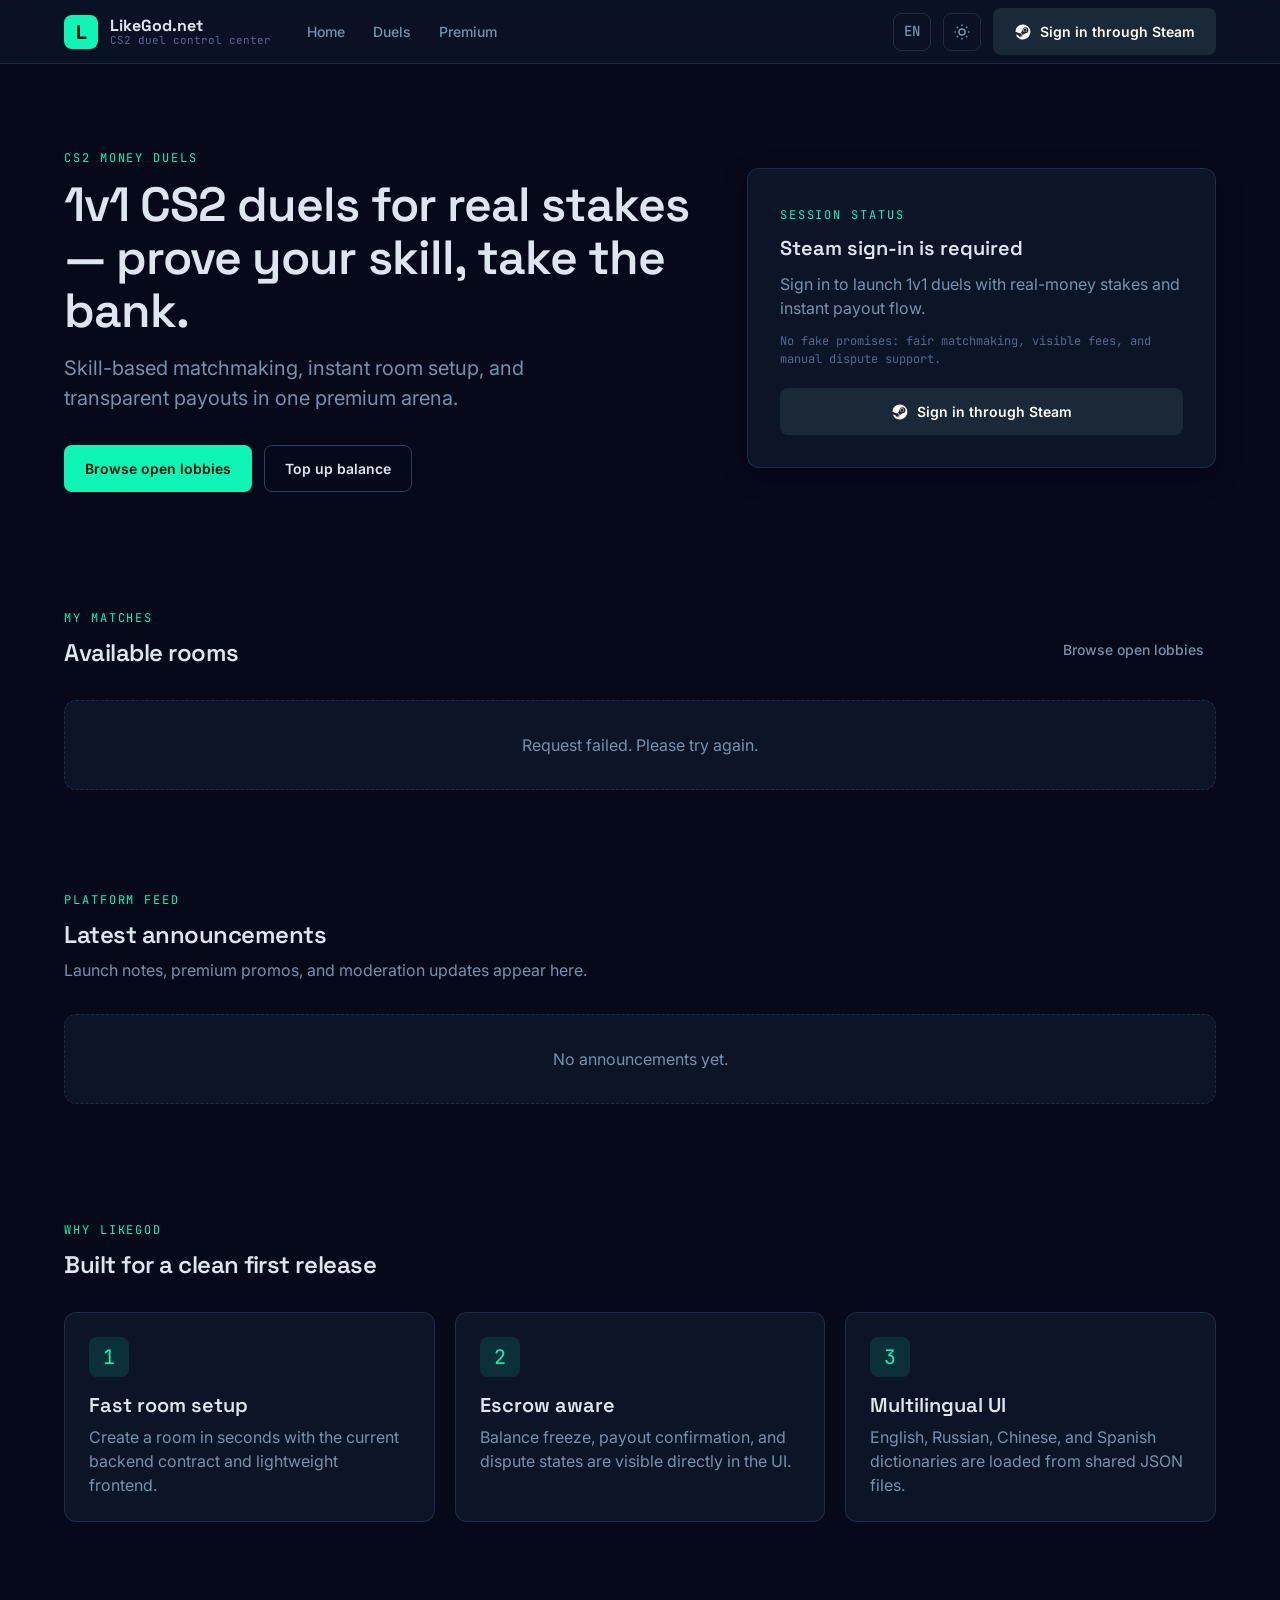
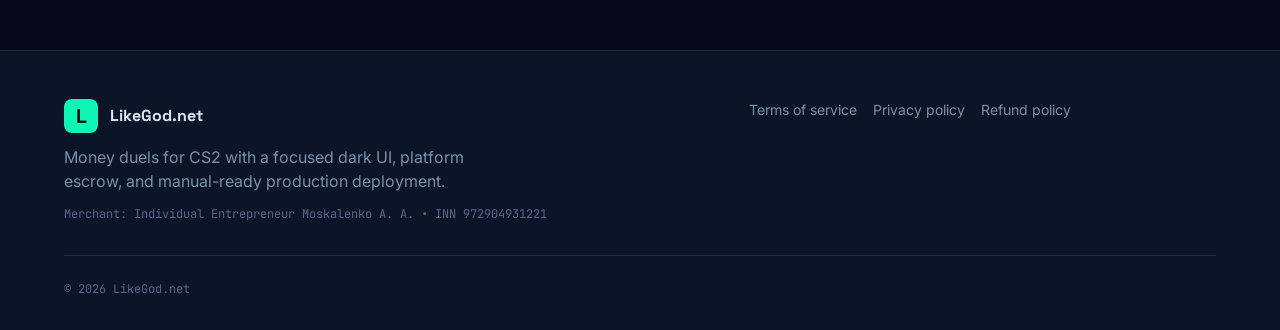
==== commit 1b8c6354: "Rewrite frontend with Void Arena design system Co-authored-by: Copilot <223556219+Copilot@users.nore" ====
--- a/templates/index.html
+++ b/templates/index.html
@@ -3,480 +3,131 @@
 <head>
   <meta charset="UTF-8">
   <meta name="viewport" content="width=device-width, initial-scale=1.0">
-  <title>LikeGod.net</title>
+  <title data-i18n="home.meta.title">LikeGod.net</title>
   <link rel="preconnect" href="https://fonts.googleapis.com">
   <link rel="preconnect" href="https://fonts.gstatic.com" crossorigin>
-  <link href="https://fonts.googleapis.com/css2?family=Inter:wght@400;500;600;700;800&family=Manrope:wght@400;500;600;700;800&display=swap" rel="stylesheet">
+  <link href="https://fonts.googleapis.com/css2?family=Space+Grotesk:wght@400;500;600;700&family=Inter:wght@400;500;600&family=JetBrains+Mono:wght@400;500&display=swap" rel="stylesheet">
   <link rel="stylesheet" href="/static/css/style.css">
 </head>
-<body>
-  <header class="site-header">
-    <div class="site-header__inner">
-      <a class="brand" href="/main">
-        <span class="brand__mark">LG</span>
-        <span class="brand__text">
-          <span class="brand__title">LIKE<span class="brand__title-accent">GOD</span></span>
-          <span class="brand__subtitle" data-i18n="common.brandSubtitle"></span>
-        </span>
-      </a>
-      <div id="navbar"></div>
-    </div>
-  </header>
+<body data-page="home">
+  <canvas id="fx-canvas" aria-hidden="true"></canvas>
+  <div id="header-root"></div>
 
-  <main class="page-shell">
-    <section class="hero-banner">
-      <div class="hero-copy">
-        <span class="hero-badge">
-          <svg viewBox="0 0 24 24" width="14" height="14" fill="none" stroke="currentColor" stroke-width="2" stroke-linecap="round" stroke-linejoin="round" aria-hidden="true"><path d="M12 2v20M2 12h20"></path><circle cx="12" cy="12" r="7"></circle></svg>
-          <span data-i18n="home.hero.badge"></span>
-        </span>
-        <h1 data-i18n-html="home.hero.titleHtml"></h1>
-        <p data-i18n="home.hero.subtitle"></p>
-        <div class="hero-actions" id="hero-actions"></div>
-        <div class="hero-stats">
-          <div class="hero-stat">
-            <strong>2.4M+</strong>
-            <span data-i18n="home.hero.statDuels"></span>
+  <main class="page-shell" id="page-content">
+    <!-- Hero -->
+    <section class="hero">
+      <div class="container hero-grid">
+        <div>
+          <span class="eyebrow" data-i18n="home.hero.eyebrow">CS2 money duels</span>
+          <h1 class="hero-title" data-i18n="home.hero.title">1v1 CS2 duels for real stakes.</h1>
+          <p class="hero-sub" data-i18n="home.hero.subtitle">Skill-based matchmaking, instant room setup, transparent payouts.</p>
+          <div class="hero-cta">
+            <a class="btn" href="/duels" data-i18n="home.hero.openDuels">Browse open lobbies</a>
+            <button class="btn-secondary" id="hero-deposit" data-i18n="home.hero.deposit">Top up balance</button>
           </div>
-          <div class="hero-stat">
-            <strong>&lt;15s</strong>
-            <span data-i18n="home.hero.statMatch"></span>
+        </div>
+        <aside class="session-card" id="session-card"></aside>
+      </div>
+    </section>
+
+    <!-- Live Lobbies -->
+    <section class="section-sm">
+      <div class="container">
+        <div class="section-head" style="display:flex;align-items:flex-end;justify-content:space-between;gap:16px;flex-wrap:wrap">
+          <div>
+            <span class="eyebrow" data-i18n="home.activeDuels.eyebrow">Active right now</span>
+            <h2 data-i18n="duels.list.title">Available rooms</h2>
           </div>
-          <div class="hero-stat">
-            <strong>99.9%</strong>
-            <span data-i18n="home.hero.statPayouts"></span>
+          <a class="nav-link" href="/duels" data-i18n="home.hero.openDuels">Browse open lobbies</a>
+        </div>
+        <div class="duel-grid" id="live-lobbies"></div>
+      </div>
+    </section>
+
+    <!-- Create Duel (auth only) -->
+    <section class="section-sm hidden" id="create-section">
+      <div class="container">
+        <div class="card-lg">
+          <span class="eyebrow" data-i18n="home.create.eyebrow">New lobby</span>
+          <h2 data-i18n="home.create.title">Create a duel room</h2>
+          <p style="margin-bottom:24px" data-i18n="home.create.subtitle">Set the bank, pick a map, restrict the rank range.</p>
+          <div class="form-row">
+            <div class="form-group">
+              <label class="form-label" data-i18n="home.create.bank">Total bank</label>
+              <input class="form-input" id="cd-bank" type="number" min="1" step="0.01" placeholder="10.00">
+            </div>
+            <div class="form-group">
+              <label class="form-label" data-i18n="home.create.map">Map</label>
+              <select class="form-select" id="cd-map"></select>
+            </div>
+            <div class="form-group">
+              <label class="form-label" data-i18n="home.create.minRank">Minimum rank</label>
+              <select class="form-select" id="cd-min"></select>
+            </div>
+            <div class="form-group">
+              <label class="form-label" data-i18n="home.create.maxRank">Maximum rank</label>
+              <select class="form-select" id="cd-max"></select>
+            </div>
+          </div>
+          <div class="form-actions">
+            <button class="btn" id="cd-submit" data-i18n="home.create.submit">Create duel</button>
           </div>
         </div>
       </div>
-
-      <aside class="hero-side">
-        <section class="hero-session" id="hero-session-card">
-          <div class="section-head">
-            <div>
-              <span class="section-title__eyebrow" data-i18n="home.hero.sessionEyebrow"></span>
-              <h2 data-i18n="home.hero.sessionTitle"></h2>
-            </div>
-          </div>
-          <div class="state-card" data-i18n="common.states.loading"></div>
-        </section>
-      </aside>
     </section>
 
-    <section class="surface" id="how-it-works" style="margin-top:20px;">
-      <div class="section-head">
-        <div>
-          <span class="section-title__eyebrow" data-i18n="home.how.eyebrow"></span>
-          <h2 data-i18n="home.how.title"></h2>
-          <p data-i18n="home.how.subtitle"></p>
+    <!-- News -->
+    <section class="section-sm">
+      <div class="container">
+        <div class="section-head">
+          <span class="eyebrow" data-i18n="home.news.eyebrow">Platform feed</span>
+          <h2 data-i18n="home.news.title">Latest announcements</h2>
+          <p data-i18n="home.news.subtitle">Launch notes and updates appear here.</p>
         </div>
-      </div>
-      <div class="feature-grid">
-        <article class="feature-card">
-          <span class="feature-card__icon"></span>
-          <h3 data-i18n="home.how.step1.title"></h3>
-          <p data-i18n="home.how.step1.body"></p>
-        </article>
-        <article class="feature-card">
-          <span class="feature-card__icon"></span>
-          <h3 data-i18n="home.how.step2.title"></h3>
-          <p data-i18n="home.how.step2.body"></p>
-        </article>
-        <article class="feature-card">
-          <span class="feature-card__icon"></span>
-          <h3 data-i18n="home.how.step3.title"></h3>
-          <p data-i18n="home.how.step3.body"></p>
-        </article>
-        <article class="feature-card">
-          <span class="feature-card__icon"></span>
-          <h3 data-i18n="home.how.step4.title"></h3>
-          <p data-i18n="home.how.step4.body"></p>
-        </article>
+        <div id="news-root"></div>
       </div>
     </section>
 
-    <section class="split-panel" id="fair-play" style="margin-top:20px;">
-      <section class="surface">
-        <span class="hero-badge">
-          <svg viewBox="0 0 24 24" width="14" height="14" fill="none" stroke="currentColor" stroke-width="2" stroke-linecap="round" stroke-linejoin="round" aria-hidden="true"><path d="M12 22s8-4 8-10V5l-8-3-8 3v7c0 6 8 10 8 10Z"></path><path d="m9 12 2 2 4-4"></path></svg>
-          <span data-i18n="home.fair.badge"></span>
-        </span>
-        <h2 style="margin:14px 0 12px;" data-i18n="home.fair.title"></h2>
-        <p class="page-subtitle" data-i18n="home.fair.subtitle"></p>
-        <ul class="bullet-list" style="margin-top:18px;">
-          <li>
-            <span class="icon-bullet"><svg viewBox="0 0 24 24" width="18" height="18" fill="none" stroke="currentColor" stroke-width="2" stroke-linecap="round" stroke-linejoin="round" aria-hidden="true"><path d="M12 22s8-4 8-10V5l-8-3-8 3v7c0 6 8 10 8 10Z"></path><path d="m9 12 2 2 4-4"></path></svg></span>
-            <span data-i18n="home.fair.bullet1"></span>
-          </li>
-          <li>
-            <span class="icon-bullet"><svg viewBox="0 0 24 24" width="18" height="18" fill="none" stroke="currentColor" stroke-width="2" stroke-linecap="round" stroke-linejoin="round" aria-hidden="true"><path d="M12 22s8-4 8-10V5l-8-3-8 3v7c0 6 8 10 8 10Z"></path><path d="m9 12 2 2 4-4"></path></svg></span>
-            <span data-i18n="home.fair.bullet2"></span>
-          </li>
-          <li>
-            <span class="icon-bullet"><svg viewBox="0 0 24 24" width="18" height="18" fill="none" stroke="currentColor" stroke-width="2" stroke-linecap="round" stroke-linejoin="round" aria-hidden="true"><path d="M12 22s8-4 8-10V5l-8-3-8 3v7c0 6 8 10 8 10Z"></path><path d="m9 12 2 2 4-4"></path></svg></span>
-            <span data-i18n="home.fair.bullet3"></span>
-          </li>
-        </ul>
-      </section>
-
-      <aside class="pot-card">
-        <div class="duel-card__header">
-          <span class="stat-card__label" data-i18n="home.fair.livePot"></span>
-          <span class="badge badge-live" data-i18n="home.fair.escrowed"></span>
+    <!-- How it works -->
+    <section class="section">
+      <div class="container">
+        <div class="section-head">
+          <span class="eyebrow" data-i18n="home.features.eyebrow">Why LikeGod</span>
+          <h2 data-i18n="home.features.title">Built for a clean first release</h2>
         </div>
-        <div>
-          <div class="stat-card__label" data-i18n="home.fair.totalPrize"></div>
-          <div class="pot-card__value" style="margin-top:8px; color:var(--accent);">$1,000</div>
-          <div class="muted" data-i18n="home.fair.credits"></div>
-        </div>
-        <div class="pot-card__players">
-          <div class="pot-card__player">
-            <strong>sh1ft_</strong>
-            <div class="muted" data-i18n="home.fair.playerA"></div>
+        <div class="features-grid">
+          <div class="feature-card">
+            <div class="step-num">1</div>
+            <h3 data-i18n="home.features.fast.label">Fast room setup</h3>
+            <p data-i18n="home.features.fast.text">Create a room in seconds.</p>
           </div>
-          <div class="pot-card__player">
-            <strong data-i18n="home.fair.you"></strong>
-            <div class="muted" data-i18n="home.fair.playerB"></div>
+          <div class="feature-card">
+            <div class="step-num">2</div>
+            <h3 data-i18n="home.features.escrow.label">Escrow aware</h3>
+            <p data-i18n="home.features.escrow.text">Balance freeze and payout states are visible.</p>
+          </div>
+          <div class="feature-card">
+            <div class="step-num">3</div>
+            <h3 data-i18n="home.features.global.label">Multilingual UI</h3>
+            <p data-i18n="home.features.global.text">Dictionaries loaded from shared JSON.</p>
           </div>
         </div>
-      </aside>
-    </section>
-
-    <section class="content-grid" style="margin-top:20px;">
-      <section class="surface">
-        <div class="section-head">
-          <div>
-            <span class="section-title__eyebrow" data-i18n="home.news.eyebrow"></span>
-            <h2 data-i18n="home.news.title"></h2>
-            <p data-i18n="home.news.subtitle"></p>
-          </div>
-        </div>
-        <div id="news-list" class="news-rail">
-          <div class="state-card" data-i18n="common.states.loading"></div>
-        </div>
-      </section>
-
-      <aside class="surface" id="create-lobby-card">
-        <div class="section-head">
-          <div>
-            <span class="section-title__eyebrow" data-i18n="home.create.eyebrow"></span>
-            <h2 data-i18n="home.create.title"></h2>
-            <p data-i18n="home.create.subtitle"></p>
-          </div>
-        </div>
-        <div class="metrics-inline">
-          <div class="metric-inline">
-            <strong>aim_redline</strong>
-            <small data-i18n="home.create.mapHint"></small>
-          </div>
-          <div class="metric-inline">
-            <strong>awp_india</strong>
-            <small data-i18n="home.create.rankHint"></small>
-          </div>
-        </div>
-        <div class="chip-row" style="margin-top:4px;">
-          <span class="chip-button" aria-hidden="true">aim_redline</span>
-          <span class="chip-button" aria-hidden="true">aim_ag_texture</span>
-          <span class="chip-button" aria-hidden="true">awp_india</span>
-        </div>
-        <div class="form-actions" style="margin-top:6px;">
-          <button class="btn" type="button" id="open-create-duel-modal"></button>
-        </div>
-      </aside>
-    </section>
-
-    <section class="surface" style="margin-top:20px;">
-      <div class="section-head">
-        <div>
-          <span class="section-title__eyebrow" data-i18n="home.activeDuels.eyebrow"></span>
-          <h2 data-i18n="home.activeDuels.title"></h2>
-          <p data-i18n="home.activeDuels.subtitle"></p>
-        </div>
       </div>
-      <div id="active-duels-list" class="duel-list">
-        <div class="state-card" data-i18n="common.states.loading"></div>
-      </div>
-    </section>
-
-    <section class="cta-panel" style="margin-top:20px;">
-      <h2 data-i18n="home.cta.title"></h2>
-      <p class="page-subtitle" style="margin:12px auto 0; max-width:42rem;" data-i18n="home.cta.subtitle"></p>
-      <div class="hero-actions" id="cta-actions" style="justify-content:center; margin-top:24px;"></div>
     </section>
   </main>
 
-  <div class="modal-backdrop" id="create-duel-modal" aria-hidden="true">
-    <div class="modal modal--sheet">
-      <div class="modal__header">
-        <div>
-          <div class="section-title__eyebrow" data-i18n="home.create.eyebrow"></div>
-          <h3 data-i18n="home.create.modalTitle"></h3>
-          <p class="page-subtitle" data-i18n="home.create.modalSubtitle"></p>
-        </div>
-        <button class="modal__close" type="button" data-close-modal="create-duel-modal">×</button>
-      </div>
-      <div class="form-fields">
-        <div class="form-group">
-          <label for="total_bank" data-i18n="home.create.bank"></label>
-          <input id="total_bank" type="number" min="1" step="0.5" value="10">
-          <div class="chip-row chip-row--compact" id="duel-bank-presets">
-            <button class="chip-button" type="button" data-duel-bank-preset="5">$5</button>
-            <button class="chip-button" type="button" data-duel-bank-preset="10">$10</button>
-            <button class="chip-button" type="button" data-duel-bank-preset="25">$25</button>
-            <button class="chip-button" type="button" data-duel-bank-preset="50">$50</button>
-          </div>
-        </div>
-        <div class="form-group">
-          <label for="map_name" data-i18n="home.create.map"></label>
-          <select id="map_name">
-            <option value="aim_redline">aim_redline</option>
-            <option value="aim_ag_texture">aim_ag_texture</option>
-            <option value="awp_india">awp_india</option>
-          </select>
-        </div>
-        <div class="form-grid">
-          <div class="form-group">
-            <label for="min_rank" data-i18n="home.create.minRank"></label>
-            <select id="min_rank"></select>
-          </div>
-          <div class="form-group">
-            <label for="max_rank" data-i18n="home.create.maxRank"></label>
-            <select id="max_rank"></select>
-          </div>
-        </div>
-      </div>
-      <div class="form-actions" style="margin-top:20px;">
-        <button class="btn" type="button" id="create-lobby-btn" data-i18n="home.create.submit"></button>
-        <button class="btn-ghost" type="button" data-close-modal="create-duel-modal" data-i18n="common.actions.close"></button>
-      </div>
-    </div>
+  <div id="footer-root"></div>
+  <div id="toast-container" class="toast-container" aria-live="polite"></div>
+  <div id="modal-backdrop" class="modal-backdrop hidden" role="dialog" aria-modal="true">
+    <div id="modal-content" class="modal"></div>
   </div>
 
-  <footer class="site-footer" id="footer-shell"></footer>
   <script src="/static/js/i18n.js"></script>
   <script src="/static/js/theme.js"></script>
+  <script src="/static/js/effects.js"></script>
   <script src="/static/js/payments.js"></script>
-  <script src="/static/js/effects.js"></script>
   <script src="/static/js/slider.js"></script>
   <script src="/static/js/app.js"></script>
-  <script>
-    const ranks = Array.from({ length: 10 }, (_, index) => index + 1);
-    let newsCarouselController = null;
-
-    function setFeatureIcons() {
-      const icons = [
-        LikeGodApp.icon('crosshair'),
-        LikeGodApp.icon('wallet'),
-        LikeGodApp.icon('swords'),
-        LikeGodApp.icon('trophy')
-      ];
-      document.querySelectorAll('.feature-card__icon').forEach((node, index) => {
-        node.innerHTML = icons[index] || LikeGodApp.icon('sparkles');
-      });
-    }
-
-    function fillRankSelects() {
-      const minSelect = document.getElementById('min_rank');
-      const maxSelect = document.getElementById('max_rank');
-      minSelect.innerHTML = ranks.map((rank) => `<option value="${rank}">${LikeGodApp.escapeHtml(LikeGodApp.t('common.rank', { rank }))}</option>`).join('');
-      maxSelect.innerHTML = ranks.map((rank) => `<option value="${rank}" ${rank === 10 ? 'selected' : ''}>${LikeGodApp.escapeHtml(LikeGodApp.t('common.rank', { rank }))}</option>`).join('');
-    }
-
-    function renderHeroActions(data) {
-      const label = data.authenticated ? LikeGodApp.t('home.hero.primaryAuth') : LikeGodApp.t('common.nav.loginSteam');
-      const href = data.authenticated ? '/duels' : '/auth/steam';
-      const buttonClass = data.authenticated ? 'btn' : 'steam-btn';
-      document.getElementById('hero-actions').innerHTML = `
-        <a class="${buttonClass}" href="${href}">${LikeGodApp.escapeHtml(label)}</a>
-        <a class="btn-secondary" href="/main#how-it-works">${LikeGodApp.escapeHtml(LikeGodApp.t('common.actions.learnMore'))}</a>
-      `;
-      document.getElementById('cta-actions').innerHTML = `
-        <a class="${buttonClass}" href="${href}">${LikeGodApp.escapeHtml(data.authenticated ? LikeGodApp.t('home.cta.primaryAuth') : LikeGodApp.t('home.cta.primaryGuest'))}</a>
-      `;
-      document.getElementById('open-create-duel-modal').textContent = data.authenticated ? LikeGodApp.t('common.actions.createDuel') : LikeGodApp.t('common.nav.loginSteam');
-      document.getElementById('open-create-duel-modal').onclick = () => {
-        if (!data.authenticated) {
-          window.location.href = '/auth/steam';
-          return;
-        }
-        LikeGodApp.openModal('create-duel-modal');
-      };
-    }
-
-    function renderHeroSession(data) {
-      const target = document.getElementById('hero-session-card');
-      if (!data.authenticated || !data.user) {
-        target.innerHTML = `
-          <span class="badge">${LikeGodApp.escapeHtml(LikeGodApp.t('home.hero.guestBadge'))}</span>
-          <h3>${LikeGodApp.escapeHtml(LikeGodApp.t('home.hero.guestTitle'))}</h3>
-          <p class="page-subtitle">${LikeGodApp.escapeHtml(LikeGodApp.t('home.hero.guestText'))}</p>
-          <p class="hero-session__note">${LikeGodApp.escapeHtml(LikeGodApp.t('home.hero.guestValue'))}</p>
-          <div class="form-actions"><a class="steam-btn" href="/auth/steam">${LikeGodApp.escapeHtml(LikeGodApp.t('common.nav.loginSteam'))}</a></div>
-        `;
-        return;
-      }
-
-      const stats = data.stats || {};
-      const winrate = Math.max(0, Math.min(100, Number(stats.winrate || 0)));
-      target.innerHTML = `
-        <div class="user-summary">
-          <div style="display:flex; align-items:center; gap:12px; min-width:0;">
-            ${LikeGodApp.avatarMarkup(data.user.username, data.user.avatar, 'avatar')}
-            <div style="min-width:0;">
-              <h3 style="margin:0;">${LikeGodApp.escapeHtml(data.user.username)}</h3>
-              <div class="meta-line">${LikeGodApp.escapeHtml(data.user.country || '—')} • ${LikeGodApp.escapeHtml((data.user.language || 'en').toUpperCase())}</div>
-            </div>
-          </div>
-          <span class="badge ${data.user.is_premium ? 'badge-premium' : ''}">${LikeGodApp.escapeHtml(data.user.is_premium ? LikeGodApp.t('common.nav.premium') : LikeGodApp.t('profile.hero.standard'))}</span>
-        </div>
-        <div class="compact-stats">
-          <div class="compact-stat">
-            <small>${LikeGodApp.escapeHtml(LikeGodApp.t('common.labels.balance'))}</small>
-            <strong>${LikeGodApp.escapeHtml(LikeGodApp.formatMoney(data.user.balance || 0))}</strong>
-          </div>
-          <div class="compact-stat">
-            <small>${LikeGodApp.escapeHtml(LikeGodApp.t('profile.stats.rank'))}</small>
-            <strong>${LikeGodApp.escapeHtml(LikeGodApp.t('common.rank', { rank: stats.rank || 1 }))}</strong>
-          </div>
-          <div class="compact-stat">
-            <small>${LikeGodApp.escapeHtml(LikeGodApp.t('profile.stats.winrate'))}</small>
-            <strong>${LikeGodApp.escapeHtml(`${winrate}%`)}</strong>
-            <div class="progress" role="progressbar" aria-valuenow="${winrate}" aria-valuemin="0" aria-valuemax="100"><span style="width:${winrate}%"></span></div>
-          </div>
-        </div>
-      `;
-    }
-
-    function renderNews(news) {
-      const target = document.getElementById('news-list');
-      if (!news.length) {
-        target.innerHTML = `<div class="state-card">${LikeGodApp.escapeHtml(LikeGodApp.t('common.states.emptyNews'))}</div>`;
-        return;
-      }
-
-      target.innerHTML = `
-        <div class="news-carousel" id="news-carousel">
-          <button class="carousel-arrow carousel-arrow--prev" type="button" data-carousel-prev aria-label="Previous slide">‹</button>
-          <button class="carousel-arrow carousel-arrow--next" type="button" data-carousel-next aria-label="Next slide">›</button>
-          <div class="news-carousel__viewport">
-            <div class="news-carousel__track" data-carousel-track>
-              ${news.map((item) => {
-                const title = LikeGodApp.escapeHtml(item.title || '');
-                const imageUrl = LikeGodApp.safeUrl(item.image_path, '');
-                const actionUrl = LikeGodApp.safeUrl(item.btn_url, '#');
-                const actionText = LikeGodApp.escapeHtml(item.btn_text || '');
-                const date = LikeGodApp.escapeHtml(new Date(item.created_at).toLocaleDateString());
-                return `
-                  <article class="news-carousel__slide" data-carousel-slide style="background-image:url('${imageUrl || ''}')">
-                    <div class="news-carousel__content">
-                      <span class="hero-badge">${LikeGodApp.escapeHtml(LikeGodApp.t('home.news.badge'))}</span>
-                      <h3 class="news-carousel__title">${title}</h3>
-                      <div class="news-carousel__date">${date}</div>
-                      ${actionText && actionUrl !== '#' ? `<a class="btn" href="${actionUrl}" target="_blank" rel="noreferrer">${actionText}</a>` : ''}
-                    </div>
-                  </article>
-                `;
-              }).join('')}
-            </div>
-          </div>
-          <div class="carousel-dots" data-carousel-dots></div>
-        </div>
-      `;
-
-      newsCarouselController?.destroy?.();
-      newsCarouselController = LikeGodSlider.init(document.getElementById('news-carousel'), { auto: true, interval: 5200 });
-    }
-
-    function renderActiveDuels(duels) {
-      const target = document.getElementById('active-duels-list');
-      if (!duels.length) {
-        target.innerHTML = `<div class="state-card">${LikeGodApp.escapeHtml(LikeGodApp.t('common.states.emptyDuels'))}</div>`;
-        return;
-      }
-
-      target.innerHTML = duels.map((duel) => {
-        const creator = LikeGodApp.escapeHtml(duel.creator_name || 'Player');
-        const guest = LikeGodApp.escapeHtml(duel.guest_name || LikeGodApp.t('duel.guestWaiting'));
-        return `
-          <article class="duel-card">
-            <div class="duel-card__header">
-              <span class="status-badge ${duel.status === 'completed' ? 'badge-success' : 'badge-live'}">${LikeGodApp.escapeHtml(LikeGodApp.statusLabel(duel.status))}</span>
-              <span class="meta-line">#${duel.id}</span>
-            </div>
-            <div class="duel-card__creator">
-              ${LikeGodApp.avatarMarkup(duel.creator_name || 'Player', '', 'avatar')}
-              <div>
-                <h3>${creator}</h3>
-                <div class="meta-line">${guest}</div>
-              </div>
-            </div>
-            <div class="duel-card__meta">
-              <span class="meta-chip">${LikeGodApp.icon('coins')} ${LikeGodApp.escapeHtml(LikeGodApp.formatMoney(duel.total_bank))}</span>
-              <span class="meta-chip">${LikeGodApp.icon('swords')} ${LikeGodApp.escapeHtml(LikeGodApp.t('home.activeDuels.meta'))}</span>
-            </div>
-            <div class="duel-card__divider"></div>
-            <div class="duel-card__footer">
-              <div>
-                <div class="stat-card__label">${LikeGodApp.escapeHtml(LikeGodApp.t('duel.info.bank'))}</div>
-                <div class="duel-card__value">${LikeGodApp.escapeHtml(LikeGodApp.formatMoney(duel.total_bank))}</div>
-              </div>
-              <a class="btn-ghost" href="/duel?id=${duel.id}">${LikeGodApp.escapeHtml(LikeGodApp.t('common.actions.open'))}</a>
-            </div>
-          </article>
-        `;
-      }).join('');
-    }
-
-    async function createLobby() {
-      const createButton = document.getElementById('create-lobby-btn');
-      const payload = {
-        total_bank: Number(document.getElementById('total_bank').value || 0),
-        map_name: document.getElementById('map_name').value,
-        min_rank: Number(document.getElementById('min_rank').value || 1),
-        max_rank: Number(document.getElementById('max_rank').value || 10)
-      };
-
-      LikeGodApp.setButtonBusy(createButton, true, LikeGodApp.t('home.create.submitLoading'));
-      try {
-        const result = await LikeGodApp.api('/api/v1/duels', {
-          method: 'POST',
-          body: JSON.stringify(payload)
-        });
-        window.location.href = `/duel?id=${result.duel_id}`;
-      } catch (error) {
-        LikeGodApp.showToast(error.message, 'error');
-      } finally {
-        LikeGodApp.setButtonBusy(createButton, false);
-      }
-    }
-
-    function bindCreateDuelControls(data) {
-      document.querySelectorAll('[data-duel-bank-preset]').forEach((button) => {
-        button.onclick = () => {
-          document.getElementById('total_bank').value = button.dataset.duelBankPreset;
-        };
-      });
-      document.getElementById('create-lobby-btn').onclick = createLobby;
-      document.querySelectorAll('[data-close-modal="create-duel-modal"]').forEach((button) => {
-        button.onclick = () => LikeGodApp.closeModal('create-duel-modal');
-      });
-      if (!data.authenticated) {
-        document.getElementById('create-lobby-btn').disabled = true;
-      }
-    }
-
-    async function initHome() {
-      const data = LikeGodApp.getLandingData();
-      fillRankSelects();
-      setFeatureIcons();
-      renderHeroActions(data);
-      renderHeroSession(data);
-      renderNews(data.news || []);
-      renderActiveDuels(data.my_duels || []);
-      bindCreateDuelControls(data);
-    }
-
-    document.addEventListener('likeagod:language-changed', initHome);
-    LikeGodApp.boot({ titleKey: 'home.meta.title', onReady: initHome });
-  </script>
+  <script>App.start('home');</script>
 </body>
 </html>
--- a/static/css/style.css
+++ b/static/css/style.css
@@ -1,107 +1,50 @@
-:root {
-  color-scheme: dark;
-  --bg: #101219;
-  --bg-elevated: #151922;
-  --bg-soft: #1b202a;
-  --panel: rgba(21, 25, 34, 0.92);
-  --panel-strong: #171b24;
-  --panel-muted: rgba(255, 255, 255, 0.03);
-  --border: rgba(255, 255, 255, 0.10);
-  --border-strong: rgba(249, 115, 22, 0.34);
-  --text: #f4f6fb;
-  --muted: #98a0af;
-  --muted-strong: #c7cdd8;
-  --accent: #f97316;
-  --accent-strong: #fb923c;
-  --accent-contrast: #221106;
-  --success: #34d399;
-  --danger: #f87171;
-  --warning: #fbbf24;
-  --shadow-sm: 0 12px 24px rgba(0, 0, 0, 0.18);
-  --shadow-lg: 0 28px 70px rgba(0, 0, 0, 0.32);
-  --radius-xl: 24px;
-  --radius-lg: 18px;
-  --radius-md: 14px;
-  --radius-sm: 10px;
-  --content-width: min(1180px, calc(100vw - 32px));
-  --header-height: 72px;
-}
-
-[data-theme="light"] {
-  color-scheme: light;
-  --bg: #f5f6f9;
-  --bg-elevated: #ffffff;
-  --bg-soft: #eef1f6;
-  --panel: rgba(255, 255, 255, 0.95);
-  --panel-strong: #ffffff;
-  --panel-muted: rgba(15, 23, 42, 0.03);
-  --border: rgba(15, 23, 42, 0.10);
-  --border-strong: rgba(249, 115, 22, 0.28);
-  --text: #16181d;
-  --muted: #647083;
-  --muted-strong: #3a4658;
-  --shadow-sm: 0 10px 30px rgba(31, 41, 55, 0.08);
-  --shadow-lg: 0 26px 70px rgba(31, 41, 55, 0.14);
-}
-
-* {
+/* ============================================================================
+   VOID ARENA — LikeGod.net design system
+   ----------------------------------------------------------------------------
+   COLOR PHILOSOPHY
+   60%  Deep navy base   #06091a / #0c1428 / #121d38
+        Chosen over flat #000 / generic #111 because the blue-ink undertone
+        creates depth and reads as a "digital arena", not just a dark website.
+   30%  Cool slate text  #dde6f0 / #7891aa / #3d5272
+        Blue-shifted grays harmonize with the navy base and feel technical
+        rather than warm-generic.
+   10%  Accent colors, used SPARINGLY (text, 1px borders, button fills only):
+        --accent #0ef5b5  Electric teal-mint for interactive CTAs / focus /
+                          active states. Most platforms lean orange/purple;
+                          teal reads as "tech + money + trust" and echoes CS2's
+                          own cyan UI tones — instantly distinctive.
+        --gold   #d4922a  Warm amber for ALL monetary values / prize pools /
+                          premium status. Users learn: gold == real money.
+        No neon glow, no blur. Depth comes from neutral rgba shadows only.
+
+   TYPOGRAPHY
+        Space Grotesk — headings (geometric, technical, premium)
+        Inter         — body (UI readability gold standard)
+        JetBrains Mono— numbers / stats / IDs ("real data" feel)
+        Scale 12/14/16/20/24/32/48. Line-height 1.5 body, 1.2 headings.
+        Letter-spacing -0.02em for headings >= 24px.
+   ============================================================================ */
+
+@import url('https://fonts.googleapis.com/css2?family=Space+Grotesk:wght@400;500;600;700&family=Inter:wght@400;500;600&family=JetBrains+Mono:wght@400;500&display=swap');
+
+/* ---------- Reset ---------- */
+*,
+*::before,
+*::after {
   box-sizing: border-box;
+  margin: 0;
+  padding: 0;
 }
 
 html {
+  -webkit-text-size-adjust: 100%;
   scroll-behavior: smooth;
 }
 
-body {
-  margin: 0;
-  min-height: 100vh;
-  overflow-x: clip;
-  font-family: Inter, Manrope, system-ui, -apple-system, BlinkMacSystemFont, "Segoe UI", sans-serif;
-  color: var(--text);
-  background:
-    radial-gradient(circle at top left, rgba(249, 115, 22, 0.10), transparent 24%),
-    radial-gradient(circle at 100% 0, rgba(255, 255, 255, 0.04), transparent 22%),
-    linear-gradient(180deg, var(--bg) 0%, #0c0f15 100%);
-  transition: background-color 0.22s ease, color 0.22s ease;
-}
-
-[data-theme="light"] body {
-  background:
-    radial-gradient(circle at top left, rgba(249, 115, 22, 0.12), transparent 24%),
-    linear-gradient(180deg, var(--bg) 0%, #edf1f7 100%);
-}
-
-body.modal-open {
-  overflow: hidden;
-}
-
-body::before {
-  content: "";
-  position: fixed;
-  inset: 0;
-  pointer-events: none;
-  background-image:
-    linear-gradient(rgba(255, 255, 255, 0.015) 1px, transparent 1px),
-    linear-gradient(90deg, rgba(255, 255, 255, 0.015) 1px, transparent 1px);
-  background-size: 64px 64px;
-  mask-image: linear-gradient(180deg, rgba(0, 0, 0, 0.4), transparent 80%);
-  opacity: 0.65;
-}
-
-[data-theme="light"] body::before {
-  background-image:
-    linear-gradient(rgba(15, 23, 42, 0.03) 1px, transparent 1px),
-    linear-gradient(90deg, rgba(15, 23, 42, 0.03) 1px, transparent 1px);
-}
-
-img {
+img,
+svg {
+  display: block;
   max-width: 100%;
-  display: block;
-}
-
-a {
-  color: inherit;
-  text-decoration: none;
 }
 
 button,
@@ -109,1729 +52,983 @@
 select,
 textarea {
   font: inherit;
-}
-
-button {
-  cursor: pointer;
-}
-
-button:disabled {
-  cursor: not-allowed;
-}
-
-input,
-select,
-textarea {
+  color: inherit;
+}
+
+a {
+  color: inherit;
+  text-decoration: none;
+}
+
+ul {
+  list-style: none;
+}
+
+/* ---------- Custom properties ---------- */
+:root {
+  /* base */
+  --bg: #06091a;
+  --surface: #0c1428;
+  --surface-2: #121d38;
+  --surface-3: #17224180;
+
+  /* text */
+  --text: #dde6f0;
+  --text-dim: #7891aa;
+  --text-faint: #55688a;
+  --border: rgba(61, 82, 114, 0.4);
+  --border-strong: rgba(61, 82, 114, 0.75);
+
+  /* accents */
+  --accent: #0ef5b5;
+  --accent-ink: #04120d;
+  --accent-soft: rgba(14, 245, 181, 0.12);
+  --gold: #d4922a;
+  --gold-soft: rgba(212, 146, 42, 0.12);
+  --danger: #f2557a;
+  --danger-soft: rgba(242, 85, 122, 0.12);
+
+  /* status */
+  --st-waiting: #7891aa;
+  --st-ready: #0ef5b5;
+  --st-playing: #4fa3ff;
+  --st-processing: #d4922a;
+  --st-disputed: #f2557a;
+  --st-completed: #6ad39a;
+
+  /* typography */
+  --font-head: 'Space Grotesk', system-ui, sans-serif;
+  --font-body: 'Inter', system-ui, sans-serif;
+  --font-mono: 'JetBrains Mono', ui-monospace, monospace;
+
+  --fs-xs: 12px;
+  --fs-sm: 14px;
+  --fs-md: 16px;
+  --fs-lg: 20px;
+  --fs-xl: 24px;
+  --fs-2xl: 32px;
+  --fs-3xl: 48px;
+
+  /* spacing (8px grid) */
+  --sp-1: 4px;
+  --sp-2: 8px;
+  --sp-3: 12px;
+  --sp-4: 16px;
+  --sp-5: 20px;
+  --sp-6: 24px;
+  --sp-8: 32px;
+  --sp-12: 48px;
+  --sp-16: 64px;
+
+  /* radius */
+  --r-xs: 4px;
+  --r-sm: 8px;
+  --r-md: 12px;
+  --r-pill: 20px;
+
+  /* elevation (neutral only) */
+  --shadow-1: 0 1px 2px rgba(2, 5, 15, 0.5);
+  --shadow-2: 0 8px 24px rgba(2, 5, 15, 0.45);
+  --shadow-3: 0 20px 60px rgba(2, 5, 15, 0.55);
+
+  /* motion */
+  --t-fast: 0.15s ease;
+  --t-modal: 0.2s ease-in-out;
+
+  --header-h: 64px;
+  --maxw: 1200px;
+}
+
+/* ---------- Light theme ---------- */
+[data-theme='light'] {
+  --bg: #eef2f8;
+  --surface: #ffffff;
+  --surface-2: #f4f7fc;
+  --surface-3: #e6ecf5;
+  --text: #101a2e;
+  --text-dim: #4a5d78;
+  --text-faint: #7488a3;
+  --border: rgba(120, 145, 170, 0.32);
+  --border-strong: rgba(90, 115, 145, 0.55);
+  --accent: #049e77;
+  --accent-ink: #ffffff;
+  --accent-soft: rgba(4, 158, 119, 0.12);
+  --gold: #b5771a;
+  --gold-soft: rgba(181, 119, 26, 0.12);
+  --shadow-1: 0 1px 2px rgba(40, 60, 90, 0.12);
+  --shadow-2: 0 8px 24px rgba(40, 60, 90, 0.12);
+  --shadow-3: 0 20px 60px rgba(40, 60, 90, 0.16);
+}
+
+/* ---------- Base ---------- */
+body {
+  font-family: var(--font-body);
+  font-size: var(--fs-md);
+  line-height: 1.5;
+  color: var(--text);
+  background: var(--bg);
+  min-height: 100vh;
+  -webkit-font-smoothing: antialiased;
+  overflow-x: hidden;
+}
+
+h1, h2, h3, h4, h5 {
+  font-family: var(--font-head);
+  font-weight: 600;
+  line-height: 1.2;
+  color: var(--text);
+}
+
+h1 { font-size: var(--fs-2xl); letter-spacing: -0.02em; }
+h2 { font-size: var(--fs-xl); letter-spacing: -0.02em; }
+h3 { font-size: var(--fs-lg); }
+
+p { color: var(--text-dim); }
+
+::selection {
+  background: var(--accent-soft);
+  color: var(--text);
+}
+
+:focus-visible {
+  outline: 2px solid var(--accent);
+  outline-offset: 2px;
+  border-radius: var(--r-xs);
+}
+
+.mono { font-family: var(--font-mono); }
+.gold { color: var(--gold); }
+.accent { color: var(--accent); }
+.hidden { display: none !important; }
+
+/* fx canvas */
+#fx-canvas {
+  position: fixed;
+  inset: 0;
   width: 100%;
-  border-radius: var(--radius-md);
-  border: 1px solid var(--border);
-  background: var(--panel-muted);
-  color: var(--text);
-  padding: 0.9rem 1rem;
-  outline: none;
-  transition: border-color 0.18s ease, background-color 0.18s ease, box-shadow 0.18s ease;
-}
-
-input::placeholder,
-textarea::placeholder {
-  color: var(--muted);
-}
-
-input:focus,
-select:focus,
-textarea:focus {
-  border-color: var(--border-strong);
-  box-shadow: 0 0 0 4px rgba(249, 115, 22, 0.08);
-}
-
-textarea {
-  min-height: 120px;
-  resize: vertical;
-}
-
-select {
-  appearance: none;
-  background-image: linear-gradient(45deg, transparent 50%, var(--muted) 50%), linear-gradient(135deg, var(--muted) 50%, transparent 50%);
-  background-position: calc(100% - 20px) calc(50% - 3px), calc(100% - 14px) calc(50% - 3px);
-  background-size: 6px 6px, 6px 6px;
-  background-repeat: no-repeat;
-  padding-right: 3rem;
-}
-
-.page-shell,
-.site-header__inner,
-.site-footer__inner {
-  width: var(--content-width);
+  height: 100%;
+  z-index: 0;
+  pointer-events: none;
+}
+
+/* ---------- Layout ---------- */
+.container {
+  width: 100%;
+  max-width: var(--maxw);
   margin: 0 auto;
+  padding: 0 var(--sp-6);
 }
 
 .page-shell {
-  padding: 28px 0 72px;
-}
-
-.stack {
-  display: grid;
-  gap: 20px;
-}
-
-.main-grid,
-.profile-grid,
-.admin-grid,
-.duel-grid,
-.content-grid,
-.split-panel {
-  display: grid;
-  gap: 20px;
-}
-
-.main-grid,
-.content-grid {
-  grid-template-columns: minmax(0, 1.55fr) minmax(320px, 0.95fr);
-  align-items: start;
-}
-
-.profile-grid,
-.duel-grid,
-.admin-grid {
-  grid-template-columns: minmax(0, 1.45fr) minmax(300px, 0.95fr);
-  align-items: start;
-}
-
-.split-panel {
-  grid-template-columns: minmax(0, 1.1fr) minmax(280px, 0.9fr);
-  align-items: stretch;
-}
-
-.side-panel {
-  display: grid;
-  gap: 20px;
-  align-content: start;
-}
-
-.surface,
-.legal-card,
-.duel-card,
-.stat-card,
-.tariff-card,
-.news-carousel,
-.state-card,
-.modal,
-.feature-card,
-.live-pot-card,
-.cta-panel,
-.hero-session,
-.filter-panel,
-.list-panel,
-.admin-card,
-.history-card,
-.pot-card,
-.premium-panel {
-  position: relative;
-  border: 1px solid var(--border);
-  border-radius: var(--radius-xl);
-  background: linear-gradient(180deg, rgba(255, 255, 255, 0.025), rgba(255, 255, 255, 0.01)), var(--panel);
-  box-shadow: var(--shadow-sm);
-}
-
-[data-theme="light"] .surface,
-[data-theme="light"] .legal-card,
-[data-theme="light"] .duel-card,
-[data-theme="light"] .stat-card,
-[data-theme="light"] .tariff-card,
-[data-theme="light"] .news-carousel,
-[data-theme="light"] .state-card,
-[data-theme="light"] .modal,
-[data-theme="light"] .feature-card,
-[data-theme="light"] .live-pot-card,
-[data-theme="light"] .cta-panel,
-[data-theme="light"] .hero-session,
-[data-theme="light"] .filter-panel,
-[data-theme="light"] .list-panel,
-[data-theme="light"] .admin-card,
-[data-theme="light"] .history-card,
-[data-theme="light"] .pot-card,
-[data-theme="light"] .premium-panel {
-  background: linear-gradient(180deg, rgba(255, 255, 255, 0.92), rgba(255, 255, 255, 0.88)), var(--panel);
-}
-
-.surface,
-.legal-card,
-.live-pot-card,
-.cta-panel,
-.hero-session,
-.filter-panel,
-.list-panel,
-.admin-card,
-.history-card,
-.premium-panel {
-  padding: 24px;
-}
-
-.surface:hover,
-.duel-card:hover,
-.feature-card:hover,
-.tariff-card:hover,
-.news-carousel:hover,
-.stat-card:hover,
-.pot-card:hover {
-  border-color: rgba(249, 115, 22, 0.24);
-}
-
-.hero-banner {
-  position: relative;
-  overflow: hidden;
-  display: grid;
-  grid-template-columns: minmax(0, 1.2fr) minmax(320px, 0.8fr);
-  gap: 28px;
-  padding: 32px;
-  border: 1px solid var(--border);
-  border-radius: 30px;
-  background: linear-gradient(180deg, rgba(10, 12, 17, 0.76), rgba(10, 12, 17, 0.9)), var(--bg-elevated);
-  box-shadow: var(--shadow-lg);
-}
-
-.hero-banner::before {
-  content: "";
-  position: absolute;
-  inset: 0;
-  background:
-    linear-gradient(120deg, rgba(0, 0, 0, 0.12), rgba(0, 0, 0, 0.58)),
-    radial-gradient(circle at right center, rgba(249, 115, 22, 0.24), transparent 28%),
-    url("data:image/svg+xml,%3Csvg xmlns='http://www.w3.org/2000/svg' width='1400' height='800' viewBox='0 0 1400 800'%3E%3Cdefs%3E%3ClinearGradient id='g' x1='0' y1='0' x2='1' y2='1'%3E%3Cstop stop-color='%23171b24'/%3E%3Cstop offset='1' stop-color='%230d1016'/%3E%3C/linearGradient%3E%3C/defs%3E%3Crect fill='url(%23g)' width='1400' height='800'/%3E%3Cg stroke='rgba(255,255,255,0.08)' fill='none'%3E%3Ccircle cx='1040' cy='380' r='210'/%3E%3Ccircle cx='1040' cy='380' r='140'/%3E%3Ccircle cx='1040' cy='380' r='70'/%3E%3Cpath d='M760 380h560M1040 100v560'/%3E%3C/g%3E%3Cg fill='rgba(249,115,22,0.30)'%3E%3Ccircle cx='1040' cy='380' r='10'/%3E%3C/g%3E%3C/svg%3E") center/cover no-repeat;
-  opacity: 0.92;
-}
-
-.hero-banner > * {
   position: relative;
   z-index: 1;
-}
-
-.hero-copy {
-  display: grid;
-  align-content: start;
-  gap: 20px;
-}
-
-.hero-copy h1,
-.hero h1,
-.page-title {
-  margin: 0;
-  font-size: clamp(2.2rem, 5vw, 4.85rem);
-  line-height: 1.02;
-  letter-spacing: -0.045em;
-  font-weight: 800;
-  max-width: 12ch;
-}
-
-.page-title {
-  max-width: none;
-  font-size: clamp(1.9rem, 4vw, 3rem);
-}
-
-.hero-copy p,
-.hero p,
-.page-subtitle {
-  margin: 0;
-  color: var(--muted);
-  line-height: 1.7;
-  font-size: 1rem;
-}
-
-.page-subtitle {
-  max-width: 70ch;
-}
-
-.text-accent,
-.brand__title-accent,
-.hero-copy h1 span {
+  min-height: calc(100vh - var(--header-h));
+  padding-top: var(--header-h);
+}
+
+.section {
+  padding: var(--sp-16) 0;
+}
+
+.section-sm { padding: var(--sp-12) 0; }
+
+.eyebrow {
+  display: inline-block;
+  font-family: var(--font-mono);
+  font-size: var(--fs-xs);
+  letter-spacing: 0.16em;
+  text-transform: uppercase;
   color: var(--accent);
-}
-
-.hero-actions,
-.button-row,
-.form-actions,
-.toolbar,
-.chip-row {
-  display: flex;
-  flex-wrap: wrap;
-  gap: 12px;
-}
-
-.hero-actions {
-  align-items: center;
-}
-
-.hero-stats {
-  display: grid;
-  grid-template-columns: repeat(3, minmax(0, 1fr));
-  gap: 20px;
-  padding-top: 22px;
-  border-top: 1px solid rgba(255, 255, 255, 0.12);
-}
-
-.hero-stat {
-  display: grid;
-  gap: 4px;
-}
-
-.hero-stat strong {
-  font-size: clamp(1.4rem, 3vw, 2rem);
-  line-height: 1;
-  letter-spacing: -0.04em;
-}
-
-.hero-stat span {
-  color: rgba(244, 246, 251, 0.78);
-  font-size: 0.9rem;
-}
-
-[data-theme="light"] .hero-stat span {
-  color: var(--muted);
-}
-
-.hero-side {
-  display: grid;
-  gap: 18px;
-  align-content: end;
-}
-
-.pill,
-.badge,
-.balance-pill,
-.info-pill,
-.status-badge,
-.hero-badge {
+  margin-bottom: var(--sp-3);
+}
+
+.section-head {
+  margin-bottom: var(--sp-8);
+}
+
+.section-head p {
+  margin-top: var(--sp-2);
+  max-width: 620px;
+}
+
+/* ---------- Header ---------- */
+.site-header {
+  position: fixed;
+  top: 0;
+  left: 0;
+  right: 0;
+  height: var(--header-h);
+  z-index: 100;
+  display: flex;
+  align-items: center;
+  background: color-mix(in srgb, var(--surface) 82%, transparent);
+  backdrop-filter: blur(14px);
+  -webkit-backdrop-filter: blur(14px);
+  border-bottom: 1px solid var(--border);
+}
+
+.header-inner {
+  width: 100%;
+  max-width: var(--maxw);
+  margin: 0 auto;
+  padding: 0 var(--sp-6);
+  display: flex;
+  align-items: center;
+  gap: var(--sp-6);
+}
+
+.brand {
+  display: flex;
+  align-items: center;
+  gap: var(--sp-3);
+  flex-shrink: 0;
+}
+
+.brand-mark {
+  width: 34px;
+  height: 34px;
+  border-radius: var(--r-sm);
+  background: var(--accent);
+  color: var(--accent-ink);
+  display: grid;
+  place-items: center;
+  font-family: var(--font-head);
+  font-weight: 700;
+  font-size: var(--fs-lg);
+}
+
+.brand-text { display: flex; flex-direction: column; line-height: 1.1; }
+.brand-name { font-family: var(--font-head); font-weight: 700; font-size: var(--fs-md); color: var(--text); }
+.brand-sub { font-size: 11px; color: var(--text-faint); font-family: var(--font-mono); }
+
+.main-nav {
+  display: flex;
+  align-items: center;
+  gap: var(--sp-1);
+  margin-right: auto;
+}
+
+.nav-link {
+  padding: var(--sp-2) var(--sp-3);
+  border-radius: var(--r-sm);
+  font-size: var(--fs-sm);
+  font-weight: 500;
+  color: var(--text-dim);
+  transition: color var(--t-fast), background var(--t-fast);
+}
+
+.nav-link:hover { color: var(--text); background: var(--surface-2); }
+.nav-link.active { color: var(--accent); background: var(--accent-soft); }
+
+.header-actions {
+  display: flex;
+  align-items: center;
+  gap: var(--sp-3);
+  flex-shrink: 0;
+}
+
+.balance-chip {
   display: inline-flex;
   align-items: center;
-  gap: 8px;
-  width: fit-content;
-  padding: 0.45rem 0.8rem;
-  border-radius: 999px;
-  border: 1px solid var(--border-strong);
-  background: rgba(249, 115, 22, 0.10);
-  color: var(--accent-strong);
-  font-size: 0.77rem;
-  font-weight: 600;
-  letter-spacing: 0.01em;
-}
-
-.badge,
-.status-badge,
-.info-pill,
-.balance-pill {
-  background: rgba(255, 255, 255, 0.035);
-  border-color: var(--border);
-  color: var(--muted-strong);
-}
-
-.status-badge {
-  gap: 7px;
-}
-
-.badge-live,
-.status-badge.badge-live {
-  border-color: rgba(249, 115, 22, 0.24);
-  background: rgba(249, 115, 22, 0.12);
-  color: #ffd7bf;
-}
-
-.badge-premium {
-  border-color: rgba(251, 191, 36, 0.35);
-  background: rgba(251, 191, 36, 0.14);
-  color: #ffe8ab;
-}
-
-.badge-success {
-  border-color: rgba(52, 211, 153, 0.28);
-  background: rgba(52, 211, 153, 0.12);
-  color: #c8ffe6;
-}
-
-.badge-danger,
-.state-card--warning {
-  border-color: rgba(248, 113, 113, 0.28);
-  background: rgba(248, 113, 113, 0.08);
-  color: #ffc5c5;
-}
-
-.btn,
-.btn-secondary,
-.btn-ghost,
-.btn-danger,
-.btn-premium,
-.steam-btn,
-.chip-button {
-  min-height: 44px;
-  padding: 0.8rem 1.05rem;
-  border-radius: 12px;
-  border: 1px solid transparent;
-  display: inline-flex;
-  align-items: center;
-  justify-content: center;
-  gap: 0.55rem;
-  font-weight: 600;
-  line-height: 1;
-  transition: background-color 0.18s ease, border-color 0.18s ease, color 0.18s ease, transform 0.18s ease;
-}
-
-.btn,
-.steam-btn,
-.btn-premium {
-  background: var(--accent);
-  color: var(--accent-contrast);
-}
-
-.btn:hover,
-.steam-btn:hover,
-.btn-premium:hover {
-  background: var(--accent-strong);
-}
-
-.btn-secondary,
-.btn-ghost,
-.btn-danger,
-.chip-button {
-  background: rgba(255, 255, 255, 0.03);
-  color: var(--text);
-  border-color: var(--border);
-}
-
-.btn-secondary:hover,
-.btn-ghost:hover,
-.chip-button:hover {
-  border-color: rgba(249, 115, 22, 0.28);
-  background: rgba(249, 115, 22, 0.08);
-}
-
-.btn-danger:hover {
-  border-color: rgba(248, 113, 113, 0.4);
-  background: rgba(248, 113, 113, 0.12);
-}
-
-.btn-ghost--compact,
-.chip-button {
-  min-height: 40px;
-  padding: 0.65rem 0.85rem;
-}
-
-.btn:disabled,
-.btn-secondary:disabled,
-.btn-ghost:disabled,
-.btn-danger:disabled,
-.btn-premium:disabled,
-.steam-btn:disabled,
-.chip-button:disabled {
-  opacity: 0.55;
-  transform: none;
-}
-
-.section-head {
-  display: flex;
-  align-items: flex-start;
-  justify-content: space-between;
-  gap: 16px;
-  margin-bottom: 18px;
-}
-
-.section-head h2,
-.section-head h3,
-.legal-card h1,
-.cta-panel h2 {
-  margin: 0;
-  font-size: clamp(1.4rem, 2vw, 2rem);
-  line-height: 1.15;
-  letter-spacing: -0.03em;
-}
-
-.section-title__eyebrow,
-.hero__eyebrow,
-.page-kicker {
-  display: inline-flex;
-  align-items: center;
-  gap: 8px;
-  margin-bottom: 12px;
-  color: var(--muted);
-  font-size: 0.78rem;
-  font-weight: 600;
-  text-transform: uppercase;
-  letter-spacing: 0.14em;
-}
-
-.form-fields,
-.form-grid,
-.filter-grid {
-  display: grid;
-  gap: 16px;
-}
-
-.form-grid,
-.filter-grid {
-  grid-template-columns: repeat(2, minmax(0, 1fr));
-}
-
-.filter-grid--wide {
-  grid-template-columns: repeat(4, minmax(0, 1fr));
-}
-
-.form-group {
-  display: grid;
-  gap: 8px;
-}
-
-.form-group label,
-.form-group small {
-  color: var(--muted-strong);
-  font-size: 0.92rem;
-}
-
-.feature-grid,
-.stats-grid,
-.tariff-grid {
-  display: grid;
-  gap: 16px;
-}
-
-.feature-grid {
-  grid-template-columns: repeat(4, minmax(0, 1fr));
-}
-
-.stats-grid {
-  grid-template-columns: repeat(4, minmax(0, 1fr));
-}
-
-.tariff-grid {
-  grid-template-columns: repeat(3, minmax(0, 1fr));
-}
-
-.feature-card,
-.stat-card,
-.tariff-card,
-.pot-card {
-  padding: 20px;
-}
-
-.feature-card {
-  display: grid;
-  gap: 12px;
-}
-
-.feature-card__icon,
-.stat-card__icon,
-.meta-chip__icon,
-.inline-icon {
-  display: inline-flex;
-  align-items: center;
-  justify-content: center;
-  width: 40px;
-  height: 40px;
-  border-radius: 12px;
-  background: rgba(249, 115, 22, 0.10);
-  color: var(--accent);
-  border: 1px solid rgba(249, 115, 22, 0.18);
-}
-
-.feature-card__icon svg,
-.inline-icon svg,
-.wallet-chip__icon,
-.nav-toggle__icon,
-.meta-chip__icon svg,
-.user-stat__icon svg {
-  width: 18px;
-  height: 18px;
-}
-
-.feature-card h3,
-.stat-card__value,
-.tariff-card h3,
-.duel-card h3,
-.legal-card h1 {
-  margin: 0;
-}
-
-.feature-card p,
-.muted,
-.stat-card__label,
-.meta-line,
-.legal-content,
-.footer-note {
-  color: var(--muted);
-  line-height: 1.7;
-}
-
-.stat-card {
-  display: grid;
-  gap: 12px;
-}
-
-.stat-card__label {
-  font-size: 0.84rem;
-  text-transform: uppercase;
-  letter-spacing: 0.08em;
-}
-
-.stat-card__value,
-.duel-card__value,
-.compact-stat strong,
-.pot-card__value {
-  font-size: clamp(1.4rem, 2vw, 2rem);
-  line-height: 1;
-  font-weight: 700;
-  letter-spacing: -0.04em;
-}
-
-.compact-stats {
-  display: grid;
-  grid-template-columns: repeat(3, minmax(0, 1fr));
-  gap: 14px;
-}
-
-.compact-stat {
-  display: grid;
-  gap: 8px;
-  padding: 14px 16px;
-  border-radius: 16px;
-  border: 1px solid var(--border);
-  background: rgba(255, 255, 255, 0.03);
-}
-
-.compact-stat small {
-  color: var(--muted);
-}
-
-.progress {
-  width: 100%;
-  height: 8px;
-  border-radius: 999px;
-  overflow: hidden;
-  background: rgba(255, 255, 255, 0.06);
-}
-
-.progress span {
-  display: block;
-  height: 100%;
-  border-radius: inherit;
-  background: linear-gradient(90deg, var(--accent), var(--accent-strong));
-}
-
-.user-summary,
-.profile-header,
-.duel-score {
-  display: flex;
-  align-items: center;
-  justify-content: space-between;
-  gap: 16px;
-}
-
-.profile-header,
-.duel-score {
-  align-items: flex-start;
-}
-
-.duel-score {
-  padding: 22px;
-  border-radius: var(--radius-lg);
-  border: 1px solid var(--border);
-  background: rgba(255, 255, 255, 0.025);
-}
-
-.duel-score__value {
-  font-size: clamp(2rem, 6vw, 3.6rem);
-  line-height: 1;
-  letter-spacing: -0.06em;
-  font-weight: 800;
-}
-
-.avatar,
-.avatar-lg,
-.avatar--sm {
-  display: inline-flex;
-  align-items: center;
-  justify-content: center;
-  flex-shrink: 0;
-  border-radius: 16px;
-  overflow: hidden;
-  border: 1px solid var(--border);
-  background: rgba(255, 255, 255, 0.05);
-  color: var(--muted-strong);
-  font-weight: 700;
-}
-
-.avatar {
-  width: 44px;
-  height: 44px;
-}
-
-.avatar-lg {
-  width: 72px;
-  height: 72px;
-  border-radius: 22px;
-}
-
-.avatar--sm {
-  width: 36px;
-  height: 36px;
-  border-radius: 12px;
-}
-
-.avatar img,
-.avatar-lg img,
-.avatar--sm img {
-  width: 100%;
-  height: 100%;
-  object-fit: cover;
-}
-
-.duel-list,
-.request-list,
-.list-stack {
-  display: grid;
-  gap: 16px;
-}
-
-.duel-list {
-  grid-template-columns: repeat(2, minmax(0, 1fr));
-}
-
-.duel-card {
-  padding: 18px;
-  display: grid;
-  gap: 18px;
-}
-
-.duel-card__header,
-.duel-card__footer,
-.duel-card__creator,
-.duel-card__meta {
-  display: flex;
-  align-items: center;
-  justify-content: space-between;
-  gap: 12px;
-  flex-wrap: wrap;
-}
-
-.duel-card__creator {
-  justify-content: flex-start;
-}
-
-.duel-card__meta {
-  justify-content: flex-start;
-}
-
-.meta-chip {
-  display: inline-flex;
-  align-items: center;
-  gap: 8px;
-  padding: 0.45rem 0.7rem;
-  border-radius: 999px;
-  border: 1px solid var(--border);
-  background: rgba(255, 255, 255, 0.03);
-  color: var(--muted-strong);
-  font-size: 0.84rem;
-}
-
-.meta-chip svg,
-.wallet-chip__icon,
-.nav-toggle__icon {
-  width: 16px;
-  height: 16px;
-}
-
-.duel-card__divider,
-.hr {
-  height: 1px;
-  background: var(--border);
-}
-
-.news-carousel {
-  overflow: hidden;
-  padding: 0;
-}
-
-.news-carousel__viewport {
-  overflow: hidden;
-  border-radius: inherit;
-}
-
-.news-carousel__track {
-  display: flex;
-  transition: transform 0.45s ease;
-}
-
-.news-carousel__slide {
-  position: relative;
-  min-width: 100%;
-  min-height: 340px;
-  display: grid;
-  align-items: end;
-  padding: 26px;
-  background: linear-gradient(180deg, rgba(16, 18, 25, 0.12), rgba(16, 18, 25, 0.92));
-  background-size: cover;
-  background-position: center;
-}
-
-.news-carousel__slide::before {
-  content: "";
-  position: absolute;
-  inset: 0;
-  background: linear-gradient(180deg, rgba(16, 18, 25, 0.08), rgba(16, 18, 25, 0.88));
-}
-
-.news-carousel__content {
-  position: relative;
-  z-index: 1;
-  display: grid;
-  gap: 10px;
-  max-width: 28rem;
-}
-
-.news-carousel__title {
-  font-size: clamp(1.45rem, 2.3vw, 2.15rem);
-  line-height: 1.1;
-  letter-spacing: -0.03em;
-}
-
-.news-carousel__date {
-  color: rgba(244, 246, 251, 0.78);
-  font-size: 0.88rem;
-}
-
-.carousel-arrow {
-  position: absolute;
-  top: 18px;
-  z-index: 2;
-  width: 42px;
-  height: 42px;
-  border-radius: 12px;
-  border: 1px solid var(--border);
-  background: rgba(16, 18, 25, 0.78);
-  color: var(--text);
-}
-
-.carousel-arrow--prev {
-  right: 68px;
-}
-
-.carousel-arrow--next {
-  right: 18px;
-}
-
-.carousel-dots {
-  position: absolute;
-  left: 26px;
-  bottom: 22px;
-  z-index: 2;
-  display: flex;
-  gap: 8px;
-}
-
-.carousel-dot {
-  width: 9px;
-  height: 9px;
-  padding: 0;
-  border-radius: 999px;
-  border: 0;
-  background: rgba(255, 255, 255, 0.32);
-}
-
-.carousel-dot.is-active {
-  width: 26px;
-  background: var(--accent);
-}
-
-.cta-panel {
-  padding: 34px;
-  text-align: center;
-  overflow: hidden;
-}
-
-.cta-panel::before {
-  content: "";
-  position: absolute;
-  inset: auto 0 0;
-  height: 110px;
-  background: radial-gradient(circle at center, rgba(249, 115, 22, 0.22), transparent 68%);
-  opacity: 0.85;
-  pointer-events: none;
-}
-
-.live-pot-card,
-.pot-card {
-  display: grid;
-  gap: 18px;
-}
-
-.live-pot-card__split,
-.pot-card__players,
-.metrics-inline {
-  display: grid;
-  gap: 12px;
-}
-
-.pot-card__players,
-.metrics-inline {
-  grid-template-columns: repeat(2, minmax(0, 1fr));
-}
-
-.pot-card__player,
-.metric-inline {
-  padding: 14px;
-  border-radius: 14px;
-  border: 1px solid var(--border);
-  background: rgba(255, 255, 255, 0.03);
-}
-
-.bullet-list {
-  display: grid;
-  gap: 12px;
-  margin: 0;
-  padding: 0;
-  list-style: none;
-}
-
-.bullet-list li {
-  display: flex;
-  align-items: flex-start;
-  gap: 10px;
-  color: var(--muted);
-  line-height: 1.7;
-}
-
-.icon-bullet {
-  flex-shrink: 0;
-  margin-top: 2px;
-  color: var(--accent);
-}
-
-.site-header {
-  position: sticky;
-  top: 0;
-  z-index: 50;
-  backdrop-filter: blur(14px);
-  background: rgba(16, 18, 25, 0.82);
-  border-bottom: 1px solid var(--border);
-}
-
-[data-theme="light"] .site-header {
-  background: rgba(245, 246, 249, 0.82);
-}
-
-.site-header__inner,
-.site-footer__inner {
-  display: flex;
-  align-items: center;
-  justify-content: space-between;
-  gap: 20px;
-}
-
-.site-header__inner {
-  min-height: var(--header-height);
-}
-
-.brand {
-  display: inline-flex;
-  align-items: center;
-  gap: 12px;
-  min-width: 0;
-}
-
-.brand__mark {
+  gap: var(--sp-2);
+  padding: var(--sp-2) var(--sp-3);
+  border: 1px solid var(--border);
+  border-radius: var(--r-pill);
+  font-family: var(--font-mono);
+  font-size: var(--fs-sm);
+  color: var(--gold);
+}
+.balance-chip span { color: var(--text-faint); font-size: 11px; text-transform: uppercase; letter-spacing: 0.08em; }
+
+.icon-btn {
   width: 38px;
   height: 38px;
-  border-radius: 12px;
   display: grid;
   place-items: center;
-  background: var(--accent);
-  color: var(--accent-contrast);
-  font-weight: 800;
-  letter-spacing: 0.08em;
-}
-
-.brand__text {
-  display: flex;
-  flex-direction: column;
-  min-width: 0;
-}
-
-.brand__title {
-  font-size: 1rem;
-  font-weight: 700;
-  letter-spacing: -0.02em;
-}
-
-.brand__subtitle {
-  font-size: 0.72rem;
-  color: var(--muted);
-  letter-spacing: 0.12em;
-  text-transform: uppercase;
-}
-
-.nav-shell {
-  display: flex;
-  align-items: center;
-  justify-content: flex-end;
-  flex: 1;
-  min-width: 0;
-}
-
-.nav-toggle {
-  display: none;
-  align-items: center;
-  justify-content: center;
-  width: 42px;
-  height: 42px;
-  padding: 0;
-  border-radius: 12px;
-  border: 1px solid var(--border);
-  background: rgba(255, 255, 255, 0.03);
-  color: var(--text);
-}
-
-.main-nav {
-  display: block;
-  width: 100%;
-}
-
-.main-nav__inner,
-.nav-links,
-.nav-actions {
-  display: flex;
-  align-items: center;
-  gap: 10px;
-}
-
-.main-nav__inner {
-  justify-content: flex-end;
-  width: 100%;
-}
-
-.nav-link,
-.inline-link,
-.user-chip,
-.wallet-chip {
-  border-radius: 999px;
-  border: 1px solid transparent;
-  color: var(--muted-strong);
-  transition: border-color 0.18s ease, color 0.18s ease, background-color 0.18s ease;
-}
-
-.nav-link,
-.inline-link {
-  padding: 0.65rem 0.9rem;
-}
-
-.nav-link:hover,
-.inline-link:hover,
-.nav-link.is-active {
-  color: var(--text);
-  border-color: var(--border);
-  background: rgba(255, 255, 255, 0.04);
-}
-
-.wallet-chip,
-.user-chip {
-  display: inline-flex;
-  align-items: center;
-  gap: 10px;
-  padding: 0.45rem 0.65rem;
-  border-color: var(--border);
-  background: rgba(255, 255, 255, 0.03);
-}
-
-.wallet-chip__copy {
-  display: flex;
-  flex-direction: column;
-  gap: 2px;
-  text-align: left;
-}
-
-.wallet-chip__copy small,
-.user-chip__name {
-  font-size: 0.74rem;
-  color: var(--muted);
-}
-
-.wallet-chip__copy strong {
-  font-size: 0.88rem;
-  font-weight: 700;
-  color: var(--text);
-}
-
-.theme-toggle {
-  position: relative;
-  width: 68px;
-  height: 40px;
-  padding: 0;
-  border-radius: 999px;
-  border: 1px solid var(--border);
-  background: rgba(255, 255, 255, 0.04);
-}
-
-.theme-toggle__icons {
-  position: absolute;
-  inset: 0;
-  display: flex;
-  align-items: center;
-  justify-content: space-between;
-  padding: 0 10px;
-  font-size: 12px;
-}
-
-.theme-toggle__knob {
-  position: absolute;
-  top: 4px;
-  left: 4px;
-  width: 30px;
-  height: 30px;
-  border-radius: 999px;
-  background: var(--accent);
-  transition: transform 0.18s ease;
-}
-
-.theme-toggle.is-light .theme-toggle__knob {
-  transform: translateX(28px);
-}
-
-.language-switch {
-  position: relative;
-}
-
-.language-switch__trigger {
-  min-width: 78px;
-  min-height: 40px;
-  border-radius: 999px;
-  border: 1px solid var(--border);
-  background: rgba(255, 255, 255, 0.03);
-  color: var(--text);
-  padding: 0.6rem 0.8rem;
-  display: inline-flex;
-  align-items: center;
-  gap: 8px;
-  justify-content: center;
-}
-
-.language-switch__menu {
+  border: 1px solid var(--border);
+  border-radius: var(--r-sm);
+  background: transparent;
+  color: var(--text-dim);
+  cursor: pointer;
+  transition: border-color var(--t-fast), color var(--t-fast);
+}
+.icon-btn:hover { border-color: var(--border-strong); color: var(--text); }
+.icon-btn svg { width: 18px; height: 18px; }
+
+/* language switcher */
+.lang-switch { position: relative; }
+.lang-code { font-family: var(--font-mono); font-weight: 500; font-size: var(--fs-sm); }
+.lang-menu {
   position: absolute;
   top: calc(100% + 8px);
   right: 0;
-  width: 180px;
-  padding: 8px;
-  display: none;
+  min-width: 150px;
+  background: var(--surface-2);
+  border: 1px solid var(--border);
+  border-radius: var(--r-sm);
+  box-shadow: var(--shadow-2);
+  padding: var(--sp-1);
+  z-index: 120;
+}
+.lang-menu button {
+  width: 100%;
+  display: flex;
+  align-items: center;
+  gap: var(--sp-2);
+  padding: var(--sp-2) var(--sp-3);
+  background: transparent;
+  border: none;
+  border-radius: var(--r-xs);
+  color: var(--text-dim);
+  font-size: var(--fs-sm);
+  cursor: pointer;
+  text-align: left;
+}
+.lang-menu button:hover { background: var(--surface-3); color: var(--text); }
+.lang-menu button.active { color: var(--accent); }
+.lang-menu .lang-code { min-width: 26px; color: inherit; }
+
+.avatar-link { display: inline-flex; }
+.avatar {
+  width: 38px;
+  height: 38px;
+  border-radius: 50%;
+  border: 1px solid var(--border);
+  object-fit: cover;
+  background: var(--surface-2);
+}
+.avatar-fallback {
+  display: grid;
+  place-items: center;
+  font-family: var(--font-head);
+  font-weight: 600;
+  color: var(--accent);
+  background: var(--accent-soft);
+}
+
+.hamburger { display: none; }
+
+/* ---------- Buttons ---------- */
+.btn,
+.btn-secondary,
+.btn-danger {
+  display: inline-flex;
+  align-items: center;
+  justify-content: center;
+  gap: var(--sp-2);
+  padding: var(--sp-3) var(--sp-5);
+  border-radius: var(--r-sm);
+  font-family: var(--font-body);
+  font-size: var(--fs-sm);
+  font-weight: 600;
+  cursor: pointer;
+  border: 1px solid transparent;
+  transition: background var(--t-fast), border-color var(--t-fast), color var(--t-fast), opacity var(--t-fast);
+  white-space: nowrap;
+}
+
+.btn {
+  background: var(--accent);
+  color: var(--accent-ink);
+}
+.btn:hover { background: color-mix(in srgb, var(--accent) 84%, #fff); }
+
+.btn-secondary {
+  background: transparent;
+  border-color: var(--border-strong);
+  color: var(--text);
+}
+.btn-secondary:hover { border-color: var(--accent); color: var(--accent); }
+
+.btn-danger {
+  background: transparent;
+  border-color: var(--danger);
+  color: var(--danger);
+}
+.btn-danger:hover { background: var(--danger-soft); }
+
+.btn-sm { padding: var(--sp-2) var(--sp-3); font-size: var(--fs-xs); }
+.btn-block { width: 100%; }
+
+.btn:disabled,
+.btn-secondary:disabled,
+.btn-danger:disabled {
+  opacity: 0.45;
+  cursor: not-allowed;
+}
+
+.btn-steam { background: #1b2838; color: #fff; }
+.btn-steam:hover { background: #223349; }
+.btn-steam svg { width: 18px; height: 18px; }
+
+/* ---------- Badges / pills ---------- */
+.badge {
+  display: inline-flex;
+  align-items: center;
   gap: 6px;
-  border-radius: 16px;
-  border: 1px solid var(--border);
-  background: var(--panel-strong);
-  box-shadow: var(--shadow-sm);
-}
-
-.language-switch.is-open .language-switch__menu {
-  display: grid;
-}
-
-.language-option {
-  border: 0;
-  border-radius: 12px;
-  padding: 0.75rem 0.85rem;
-  background: transparent;
-  color: var(--muted-strong);
-  display: flex;
-  align-items: center;
-  gap: 10px;
-  text-align: left;
-}
-
-.language-option:hover,
-.language-option.is-active {
-  background: rgba(255, 255, 255, 0.05);
+  padding: 4px 10px;
+  border-radius: var(--r-pill);
+  font-family: var(--font-mono);
+  font-size: 11px;
+  letter-spacing: 0.06em;
+  text-transform: uppercase;
+  border: 1px solid var(--border);
+  color: var(--text-dim);
+}
+.badge::before {
+  content: '';
+  width: 6px;
+  height: 6px;
+  border-radius: 50%;
+  background: currentColor;
+}
+.badge-waiting { color: var(--st-waiting); }
+.badge-ready { color: var(--st-ready); border-color: color-mix(in srgb, var(--st-ready) 40%, transparent); }
+.badge-playing { color: var(--st-playing); border-color: color-mix(in srgb, var(--st-playing) 40%, transparent); }
+.badge-processing { color: var(--st-processing); border-color: color-mix(in srgb, var(--st-processing) 40%, transparent); }
+.badge-disputed { color: var(--st-disputed); border-color: color-mix(in srgb, var(--st-disputed) 40%, transparent); }
+.badge-completed { color: var(--st-completed); border-color: color-mix(in srgb, var(--st-completed) 40%, transparent); }
+.badge-premium { color: var(--gold); border-color: color-mix(in srgb, var(--gold) 45%, transparent); background: var(--gold-soft); }
+.badge-gold { color: var(--gold); border-color: color-mix(in srgb, var(--gold) 45%, transparent); }
+.badge-gold::before { display: none; }
+
+/* ---------- Cards ---------- */
+.card {
+  background: var(--surface);
+  border: 1px solid var(--border);
+  border-radius: var(--r-sm);
+  padding: var(--sp-6);
+  transition: border-color var(--t-fast);
+}
+.card:hover { border-color: var(--border-strong); }
+
+.card-lg { border-radius: var(--r-md); padding: var(--sp-8); }
+
+/* ---------- Hero ---------- */
+.hero {
+  padding: calc(var(--sp-16) + var(--sp-4)) 0 var(--sp-16);
+}
+.hero-grid {
+  display: grid;
+  grid-template-columns: 1.15fr 0.85fr;
+  gap: var(--sp-12);
+  align-items: center;
+}
+.hero-title {
+  font-size: var(--fs-3xl);
+  line-height: 1.1;
+  letter-spacing: -0.02em;
+  margin-bottom: var(--sp-4);
+}
+.hero-sub {
+  font-size: var(--fs-lg);
+  max-width: 560px;
+  margin-bottom: var(--sp-8);
+}
+.hero-cta { display: flex; flex-wrap: wrap; gap: var(--sp-3); }
+
+.session-card {
+  background: var(--surface);
+  border: 1px solid var(--border);
+  border-radius: var(--r-md);
+  padding: var(--sp-8);
+  box-shadow: var(--shadow-2);
+}
+.session-head { display: flex; align-items: center; gap: var(--sp-4); margin-bottom: var(--sp-6); }
+.session-head .avatar { width: 56px; height: 56px; }
+.session-metrics { display: grid; grid-template-columns: 1fr 1fr; gap: var(--sp-3); }
+.metric {
+  background: var(--surface-2);
+  border: 1px solid var(--border);
+  border-radius: var(--r-sm);
+  padding: var(--sp-4);
+}
+.metric-label {
+  font-size: var(--fs-xs);
+  text-transform: uppercase;
+  letter-spacing: 0.08em;
+  color: var(--text-faint);
+  margin-bottom: var(--sp-1);
+}
+.metric-value { font-family: var(--font-mono); font-size: var(--fs-xl); color: var(--text); }
+.metric-value.is-gold { color: var(--gold); }
+
+/* ---------- Grids ---------- */
+.duel-grid {
+  display: grid;
+  grid-template-columns: repeat(auto-fill, minmax(300px, 1fr));
+  gap: var(--sp-5);
+}
+.stats-grid {
+  display: grid;
+  grid-template-columns: repeat(auto-fit, minmax(150px, 1fr));
+  gap: var(--sp-4);
+}
+.features-grid {
+  display: grid;
+  grid-template-columns: repeat(auto-fit, minmax(260px, 1fr));
+  gap: var(--sp-5);
+}
+.tariff-grid {
+  display: grid;
+  grid-template-columns: repeat(auto-fit, minmax(260px, 1fr));
+  gap: var(--sp-5);
+}
+
+/* ---------- Duel card ---------- */
+.duel-card {
+  display: flex;
+  flex-direction: column;
+  gap: var(--sp-4);
+  background: var(--surface);
+  border: 1px solid var(--border);
+  border-radius: var(--r-md);
+  padding: var(--sp-5);
+  transition: border-color var(--t-fast), transform var(--t-fast);
+}
+.duel-card:hover { border-color: var(--accent); transform: translateY(-2px); }
+.duel-card-head { display: flex; align-items: center; justify-content: space-between; gap: var(--sp-3); }
+.duel-map { font-family: var(--font-mono); font-size: var(--fs-sm); color: var(--text); }
+.duel-creator { display: flex; align-items: center; gap: var(--sp-3); }
+.duel-creator .avatar { width: 40px; height: 40px; }
+.duel-creator-name { font-weight: 600; font-size: var(--fs-sm); }
+.duel-creator-rank { font-size: var(--fs-xs); color: var(--text-faint); font-family: var(--font-mono); }
+.duel-card-meta { display: flex; align-items: center; justify-content: space-between; }
+.duel-bank { font-family: var(--font-mono); font-size: var(--fs-xl); color: var(--gold); }
+.duel-bank small { font-size: var(--fs-xs); color: var(--text-faint); display: block; text-transform: uppercase; letter-spacing: 0.08em; }
+.duel-card-foot { display: flex; align-items: center; justify-content: space-between; gap: var(--sp-3); padding-top: var(--sp-3); border-top: 1px solid var(--border); }
+
+/* ---------- Stat / feature cards ---------- */
+.stat-card {
+  background: var(--surface);
+  border: 1px solid var(--border);
+  border-radius: var(--r-sm);
+  padding: var(--sp-5);
+  text-align: center;
+}
+.stat-value { font-family: var(--font-mono); font-size: var(--fs-2xl); line-height: 1; color: var(--text); }
+.stat-value.is-gold { color: var(--gold); }
+.stat-label { margin-top: var(--sp-2); font-size: var(--fs-xs); text-transform: uppercase; letter-spacing: 0.08em; color: var(--text-faint); }
+
+.feature-card {
+  background: var(--surface);
+  border: 1px solid var(--border);
+  border-radius: var(--r-md);
+  padding: var(--sp-6);
+  transition: border-color var(--t-fast);
+}
+.feature-card:hover { border-color: var(--border-strong); }
+.step-num {
+  width: 40px;
+  height: 40px;
+  border-radius: var(--r-sm);
+  display: grid;
+  place-items: center;
+  font-family: var(--font-mono);
+  font-size: var(--fs-lg);
+  color: var(--accent);
+  background: var(--accent-soft);
+  margin-bottom: var(--sp-4);
+}
+.feature-card h3 { margin-bottom: var(--sp-2); }
+
+/* ---------- News card / slider ---------- */
+.slider { position: relative; border-radius: var(--r-md); overflow: hidden; }
+.slider-viewport { overflow: hidden; border-radius: var(--r-md); }
+.slider-track { display: flex; transition: transform 0.4s ease; }
+.slide { min-width: 100%; }
+.news-card {
+  position: relative;
+  min-height: 280px;
+  border: 1px solid var(--border);
+  border-radius: var(--r-md);
+  overflow: hidden;
+  display: flex;
+  align-items: flex-end;
+  background: var(--surface-2);
+}
+.news-card img { position: absolute; inset: 0; width: 100%; height: 100%; object-fit: cover; opacity: 0.55; }
+.news-card-body {
+  position: relative;
+  z-index: 1;
+  padding: var(--sp-8);
+  background: linear-gradient(to top, rgba(6, 9, 26, 0.92), transparent);
+  width: 100%;
+}
+.news-card-body h3 { font-size: var(--fs-xl); margin-bottom: var(--sp-3); }
+
+.slider-arrow {
+  position: absolute;
+  top: 50%;
+  transform: translateY(-50%);
+  width: 40px;
+  height: 40px;
+  display: grid;
+  place-items: center;
+  background: color-mix(in srgb, var(--surface) 80%, transparent);
+  border: 1px solid var(--border);
+  border-radius: 50%;
   color: var(--text);
-}
-
-.site-footer {
-  border-top: 1px solid var(--border);
-  padding: 30px 0 50px;
-}
-
-.site-footer__inner {
-  align-items: flex-start;
-}
-
-.footer-brand,
-.footer-meta {
-  display: grid;
-  gap: 10px;
-}
-
-.site-footer__links {
-  display: flex;
-  flex-wrap: wrap;
-  gap: 10px;
-  justify-content: center;
-}
-
-.footer-note,
-.footer-meta .muted {
-  max-width: 30rem;
-  font-size: 0.92rem;
-}
-
-.legal-card {
-  max-width: 860px;
-  margin: 0 auto;
-}
-
-.legal-content {
-  display: grid;
-  gap: 14px;
-}
-
-.legal-content h2,
-.legal-content h3 {
-  margin: 0.8rem 0 0;
+  cursor: pointer;
+  z-index: 3;
+  transition: border-color var(--t-fast);
+}
+.slider-arrow:hover { border-color: var(--accent); }
+.slider-arrow.prev { left: var(--sp-4); }
+.slider-arrow.next { right: var(--sp-4); }
+.slider-dots { display: flex; justify-content: center; gap: var(--sp-2); margin-top: var(--sp-4); }
+.slider-dot { width: 8px; height: 8px; border-radius: 50%; border: none; background: var(--border-strong); cursor: pointer; padding: 0; }
+.slider-dot.active { background: var(--accent); }
+
+/* ---------- Forms ---------- */
+.form-group { display: flex; flex-direction: column; gap: var(--sp-2); }
+.form-label { font-size: var(--fs-xs); text-transform: uppercase; letter-spacing: 0.08em; color: var(--text-faint); }
+.form-input,
+.form-select,
+.form-textarea {
+  width: 100%;
+  padding: var(--sp-3) var(--sp-4);
+  background: var(--surface-2);
+  border: 1px solid var(--border);
+  border-radius: var(--r-sm);
   color: var(--text);
-}
-
-.legal-content ul,
-.legal-content ol {
-  margin: 0;
-  padding-left: 1.2rem;
-}
-
-.legal-content p {
-  margin: 0;
-}
-
-.table-wrap {
-  overflow: hidden;
-  border-radius: var(--radius-lg);
-  border: 1px solid var(--border);
-}
-
-.table {
-  width: 100%;
-  border-collapse: collapse;
-}
-
-.table thead {
-  background: rgba(255, 255, 255, 0.03);
-}
-
-.table th,
-.table td {
-  padding: 14px 16px;
-  text-align: left;
-  border-bottom: 1px solid var(--border);
-}
-
-.table th {
-  color: var(--muted);
-  font-size: 0.76rem;
-  text-transform: uppercase;
-  letter-spacing: 0.12em;
-}
-
-.table tbody tr:last-child td {
-  border-bottom: 0;
-}
-
-.switch-row {
-  display: flex;
-  align-items: center;
-  justify-content: space-between;
-  gap: 12px;
-}
-
-.switch-toggle {
-  position: relative;
-  width: 58px;
-  height: 32px;
-  padding: 0;
-  border-radius: 999px;
-  border: 1px solid var(--border);
-  background: rgba(255, 255, 255, 0.06);
-}
-
-.switch-toggle::after {
-  content: "";
-  position: absolute;
-  top: 3px;
-  left: 3px;
-  width: 24px;
-  height: 24px;
-  border-radius: 999px;
-  background: var(--muted);
-  transition: transform 0.18s ease, background-color 0.18s ease;
-}
-
-.switch-toggle.is-on::after {
-  transform: translateX(26px);
-  background: var(--accent);
-}
-
+  font-size: var(--fs-sm);
+  transition: border-color var(--t-fast);
+}
+.form-input:focus,
+.form-select:focus,
+.form-textarea:focus { outline: none; border-color: var(--accent); }
+.form-textarea { resize: vertical; min-height: 88px; font-family: var(--font-body); }
+.form-select { appearance: none; cursor: pointer; }
+.form-row { display: grid; grid-template-columns: repeat(auto-fit, minmax(160px, 1fr)); gap: var(--sp-4); }
+.form-actions { display: flex; flex-wrap: wrap; gap: var(--sp-3); margin-top: var(--sp-2); }
+
+/* ---------- Modal ---------- */
 .modal-backdrop {
   position: fixed;
   inset: 0;
-  z-index: 90;
-  display: none;
-  align-items: center;
-  justify-content: center;
-  padding: 24px;
-  background: rgba(10, 12, 17, 0.72);
-}
-
-.modal-backdrop.is-open {
-  display: flex;
-}
-
+  z-index: 200;
+  display: grid;
+  place-items: center;
+  padding: var(--sp-4);
+  background: rgba(2, 5, 15, 0.72);
+  backdrop-filter: blur(4px);
+  animation: fade var(--t-modal);
+}
 .modal {
-  width: min(560px, 100%);
-  padding: 24px;
-}
-
-.modal--compact {
-  width: min(460px, 100%);
-}
-
-.modal__header {
+  width: 100%;
+  max-width: 460px;
+  background: var(--surface);
+  border: 1px solid var(--border);
+  border-radius: var(--r-md);
+  box-shadow: var(--shadow-3);
+  animation: rise var(--t-modal);
+  max-height: 90vh;
+  overflow-y: auto;
+}
+.modal-header {
   display: flex;
   align-items: flex-start;
   justify-content: space-between;
-  gap: 16px;
-  margin-bottom: 18px;
-}
-
-.modal__close {
+  gap: var(--sp-4);
+  padding: var(--sp-6);
+  border-bottom: 1px solid var(--border);
+}
+.modal-header h3 { margin-bottom: var(--sp-1); }
+.modal-header p { font-size: var(--fs-sm); }
+.modal-body { padding: var(--sp-6); display: flex; flex-direction: column; gap: var(--sp-4); }
+.modal-footer { padding: var(--sp-6); border-top: 1px solid var(--border); display: flex; gap: var(--sp-3); justify-content: flex-end; }
+
+@keyframes fade { from { opacity: 0; } to { opacity: 1; } }
+@keyframes rise { from { opacity: 0; transform: translateY(12px); } to { opacity: 1; transform: none; } }
+
+/* payment method picker */
+.method-list { display: flex; flex-direction: column; gap: var(--sp-2); }
+.method-option {
+  display: flex;
+  align-items: center;
+  gap: var(--sp-3);
+  padding: var(--sp-3) var(--sp-4);
+  border: 1px solid var(--border);
+  border-radius: var(--r-sm);
+  cursor: pointer;
+  transition: border-color var(--t-fast);
+}
+.method-option:hover { border-color: var(--border-strong); }
+.method-option.selected { border-color: var(--accent); background: var(--accent-soft); }
+.method-badge {
   width: 40px;
   height: 40px;
-  border-radius: 12px;
-  border: 1px solid var(--border);
-  background: rgba(255, 255, 255, 0.03);
-  color: var(--text);
-  font-size: 1.2rem;
-  line-height: 1;
-}
-
-.payment-method-grid {
-  display: grid;
-  grid-template-columns: repeat(2, minmax(0, 1fr));
-  gap: 12px;
-}
-
-.payment-card {
-  border-radius: 16px;
-  border: 1px solid var(--border);
-  background: rgba(255, 255, 255, 0.03);
-  padding: 14px;
-  display: flex;
-  align-items: center;
-  gap: 12px;
-  color: var(--text);
-  text-align: left;
-}
-
-.payment-card__logo {
-  width: 44px;
-  height: 44px;
-  display: inline-flex;
-  align-items: center;
-  justify-content: center;
-  border-radius: 12px;
-  background: rgba(255, 255, 255, 0.04);
+  display: grid;
+  place-items: center;
+  border-radius: var(--r-sm);
+  background: var(--surface-2);
+  font-family: var(--font-mono);
+  font-size: var(--fs-xs);
+  color: var(--accent);
   flex-shrink: 0;
 }
-
-.payment-card__logo svg {
-  width: 100%;
-  height: 100%;
-}
-
-.payment-card__meta {
-  display: flex;
-  flex-direction: column;
-  gap: 3px;
-  min-width: 0;
-}
-
-.payment-card__meta strong {
-  white-space: nowrap;
-  overflow: hidden;
-  text-overflow: ellipsis;
-}
-
-.payment-card__meta small {
-  color: var(--muted);
-}
-
-.payment-card.is-active {
-  border-color: rgba(249, 115, 22, 0.32);
-  background: rgba(249, 115, 22, 0.08);
-}
-
+.method-name { font-weight: 600; font-size: var(--fs-sm); }
+.method-meta { font-size: var(--fs-xs); color: var(--text-faint); font-family: var(--font-mono); }
+
+/* ---------- Toast ---------- */
 .toast-container {
   position: fixed;
-  right: 18px;
-  bottom: 18px;
-  z-index: 120;
-  display: grid;
-  gap: 10px;
-  width: min(320px, calc(100vw - 32px));
-}
-
+  bottom: var(--sp-6);
+  right: var(--sp-6);
+  z-index: 300;
+  display: flex;
+  flex-direction: column;
+  gap: var(--sp-3);
+  max-width: 360px;
+}
 .toast {
-  border-radius: 16px;
-  border: 1px solid var(--border);
-  padding: 14px 16px;
-  background: var(--panel-strong);
-  color: var(--text);
-  box-shadow: var(--shadow-sm);
-}
-
-.toast--success {
-  border-color: rgba(52, 211, 153, 0.28);
-}
-
-.toast--warning {
-  border-color: rgba(251, 191, 36, 0.28);
-}
-
-.toast--error {
-  border-color: rgba(248, 113, 113, 0.28);
-}
-
+  display: flex;
+  align-items: center;
+  gap: var(--sp-3);
+  padding: var(--sp-3) var(--sp-4);
+  background: var(--surface-2);
+  border: 1px solid var(--border);
+  border-left: 3px solid var(--accent);
+  border-radius: var(--r-sm);
+  box-shadow: var(--shadow-2);
+  font-size: var(--fs-sm);
+  animation: rise var(--t-modal);
+}
+.toast.error { border-left-color: var(--danger); }
+.toast.success { border-left-color: var(--st-completed); }
+
+/* ---------- Tables ---------- */
+.data-table { width: 100%; border-collapse: collapse; font-size: var(--fs-sm); }
+.data-table th {
+  text-align: left;
+  padding: var(--sp-3) var(--sp-4);
+  font-size: var(--fs-xs);
+  text-transform: uppercase;
+  letter-spacing: 0.08em;
+  color: var(--text-faint);
+  border-bottom: 1px solid var(--border);
+}
+.data-table td { padding: var(--sp-3) var(--sp-4); border-bottom: 1px solid var(--border); }
+.data-table td.mono { font-family: var(--font-mono); }
+.data-table tr:last-child td { border-bottom: none; }
+
+/* ---------- VS layout (duel room) ---------- */
+.vs-layout {
+  display: grid;
+  grid-template-columns: 1fr auto 1fr;
+  align-items: center;
+  gap: var(--sp-6);
+}
+.player-slot {
+  display: flex;
+  flex-direction: column;
+  align-items: center;
+  gap: var(--sp-3);
+  text-align: center;
+  padding: var(--sp-6);
+  background: var(--surface);
+  border: 1px solid var(--border);
+  border-radius: var(--r-md);
+}
+.player-slot .avatar { width: 72px; height: 72px; }
+.player-slot.open { border-style: dashed; color: var(--text-faint); }
+.player-name { font-weight: 600; }
+.player-share { font-family: var(--font-mono); font-size: var(--fs-lg); color: var(--gold); }
+.vs-badge {
+  font-family: var(--font-head);
+  font-weight: 700;
+  font-size: var(--fs-xl);
+  color: var(--accent);
+}
+.request-row {
+  display: flex;
+  align-items: center;
+  gap: var(--sp-3);
+  padding: var(--sp-3) var(--sp-4);
+  border: 1px solid var(--border);
+  border-radius: var(--r-sm);
+}
+.request-row .avatar { width: 36px; height: 36px; }
+.request-row .req-name { font-weight: 600; font-size: var(--fs-sm); margin-right: auto; }
+
+/* ---------- State / empty / skeleton ---------- */
 .state-card {
-  padding: 18px;
-  color: var(--muted-strong);
-}
-
-.spinner {
-  width: 16px;
-  height: 16px;
-  border-radius: 999px;
-  border: 2px solid currentColor;
-  border-right-color: transparent;
-  animation: spin 0.8s linear infinite;
-}
-
-.input {
-  width: 100%;
-}
-
-.ambient-effects-canvas {
-  position: fixed;
+  padding: var(--sp-8);
+  text-align: center;
+  color: var(--text-dim);
+  border: 1px dashed var(--border);
+  border-radius: var(--r-md);
+  background: var(--surface);
+}
+.state-card h2, .state-card h3 { color: var(--text); margin-bottom: var(--sp-2); }
+
+.skeleton {
+  position: relative;
+  overflow: hidden;
+  background: var(--surface-2);
+  border: 1px solid var(--border);
+  border-radius: var(--r-md);
+  min-height: 180px;
+}
+.skeleton::after {
+  content: '';
+  position: absolute;
   inset: 0;
-  z-index: -1;
-  pointer-events: none;
-  opacity: 0.55;
-}
-
-.chip-row--compact {
-  gap: 8px;
-}
-
-.filter-panel,
-.list-panel,
-.admin-card,
-.history-card,
-.premium-panel,
-.hero-session {
-  display: grid;
-  gap: 18px;
-}
-
-.hero-session__note,
-.hero-session .muted,
-.metric-inline small {
-  color: var(--muted);
-}
-
-.tariff-card {
-  display: grid;
-  gap: 14px;
-}
-
-.tariff-card__price {
-  font-size: clamp(1.8rem, 3vw, 2.6rem);
-  line-height: 1;
-  letter-spacing: -0.05em;
-  font-weight: 800;
-}
-
-.tariff-card__meta {
-  color: var(--muted);
-}
-
-.card-grid {
-  display: grid;
-  gap: 16px;
-  grid-template-columns: repeat(2, minmax(0, 1fr));
-}
-
-.empty-state {
-  padding: 28px;
-  text-align: center;
-  border: 1px dashed var(--border);
-  border-radius: var(--radius-xl);
-  color: var(--muted);
-}
-
-@keyframes spin {
-  to {
-    transform: rotate(360deg);
+  background: linear-gradient(90deg, transparent, var(--surface-3), transparent);
+  transform: translateX(-100%);
+  animation: shimmer 1.4s infinite;
+}
+@keyframes shimmer { to { transform: translateX(100%); } }
+
+/* ---------- Profile ---------- */
+.profile-header {
+  display: flex;
+  align-items: center;
+  gap: var(--sp-6);
+  flex-wrap: wrap;
+}
+.profile-header .avatar { width: 80px; height: 80px; }
+.profile-id { display: flex; flex-direction: column; gap: var(--sp-2); }
+.profile-id h1 { display: flex; align-items: center; gap: var(--sp-3); flex-wrap: wrap; }
+
+.stack { display: flex; flex-direction: column; gap: var(--sp-8); }
+.stack-sm { display: flex; flex-direction: column; gap: var(--sp-4); }
+.grid-2 { display: grid; grid-template-columns: 1fr 1fr; gap: var(--sp-6); align-items: start; }
+
+/* ---------- Footer ---------- */
+.site-footer {
+  position: relative;
+  z-index: 1;
+  border-top: 1px solid var(--border);
+  background: var(--surface);
+  padding: var(--sp-12) 0 var(--sp-8);
+  margin-top: var(--sp-16);
+}
+.footer-grid {
+  display: grid;
+  grid-template-columns: 1.4fr 1fr;
+  gap: var(--sp-8);
+  align-items: start;
+}
+.footer-desc { max-width: 460px; margin: var(--sp-3) 0; }
+.footer-links { display: flex; flex-wrap: wrap; gap: var(--sp-4); }
+.footer-links a { font-size: var(--fs-sm); color: var(--text-dim); transition: color var(--t-fast); }
+.footer-links a:hover { color: var(--accent); }
+.footer-bottom {
+  margin-top: var(--sp-8);
+  padding-top: var(--sp-6);
+  border-top: 1px solid var(--border);
+  display: flex;
+  justify-content: space-between;
+  flex-wrap: wrap;
+  gap: var(--sp-3);
+  font-size: var(--fs-xs);
+  color: var(--text-faint);
+  font-family: var(--font-mono);
+}
+
+/* ---------- Controls row (duels filters) ---------- */
+.controls-row {
+  display: flex;
+  flex-wrap: wrap;
+  gap: var(--sp-4);
+  align-items: flex-end;
+  padding: var(--sp-5);
+  background: var(--surface);
+  border: 1px solid var(--border);
+  border-radius: var(--r-md);
+  margin-bottom: var(--sp-8);
+}
+.controls-row .form-group { flex: 1 1 150px; }
+
+/* ---------- Toggle switch ---------- */
+.switch { display: inline-flex; align-items: center; gap: var(--sp-3); cursor: pointer; }
+.switch input { display: none; }
+.switch-track {
+  width: 44px;
+  height: 24px;
+  border-radius: var(--r-pill);
+  background: var(--surface-3);
+  border: 1px solid var(--border);
+  position: relative;
+  transition: background var(--t-fast);
+}
+.switch-track::after {
+  content: '';
+  position: absolute;
+  top: 2px;
+  left: 2px;
+  width: 18px;
+  height: 18px;
+  border-radius: 50%;
+  background: var(--text-dim);
+  transition: transform var(--t-fast), background var(--t-fast);
+}
+.switch input:checked + .switch-track { background: var(--accent-soft); border-color: var(--accent); }
+.switch input:checked + .switch-track::after { transform: translateX(20px); background: var(--accent); }
+
+/* ---------- Legal ---------- */
+.legal-body { max-width: 760px; }
+.legal-body h2 { font-size: var(--fs-lg); margin: var(--sp-6) 0 var(--sp-2); }
+.legal-body p { margin-bottom: var(--sp-3); }
+.legal-body a { color: var(--accent); }
+
+/* ---------- Responsive ---------- */
+@media (min-width: 1200px) {
+  .hero-title { font-size: var(--fs-3xl); }
+}
+
+@media (max-width: 768px) {
+  :root { --fs-3xl: 34px; --fs-2xl: 26px; }
+  .container { padding: 0 var(--sp-4); }
+  .header-inner { padding: 0 var(--sp-4); }
+  .brand-sub { display: none; }
+
+  .main-nav,
+  .header-actions .desktop-only { display: none; }
+  .hamburger {
+    display: grid;
+    place-items: center;
+    margin-left: auto;
   }
-}
-
-@media (max-width: 1024px) {
-  .main-grid,
-  .profile-grid,
-  .admin-grid,
-  .duel-grid,
-  .content-grid,
-  .split-panel,
-  .hero-banner,
-  .feature-grid,
-  .stats-grid,
-  .tariff-grid,
-  .duel-list,
-  .card-grid {
-    grid-template-columns: 1fr;
-  }
-
-  .hero-stats,
-  .compact-stats,
-  .pot-card__players,
-  .metrics-inline,
-  .payment-method-grid {
-    grid-template-columns: repeat(2, minmax(0, 1fr));
-  }
-}
-
-@media (max-width: 768px) {
-  :root {
-    --content-width: min(100vw - 24px, 100% - 24px);
-  }
-
-  .page-shell {
-    padding: 18px 0 56px;
-  }
-
-  .site-header__inner,
-  .site-footer__inner {
-    width: min(100vw - 24px, 100% - 24px);
-  }
-
-  .nav-toggle {
-    display: inline-flex;
-  }
-
-  .main-nav {
-    position: absolute;
-    top: calc(100% + 10px);
+
+  .main-nav.open {
+    display: flex;
+    flex-direction: column;
+    align-items: stretch;
+    position: fixed;
+    top: var(--header-h);
     left: 0;
     right: 0;
-    width: var(--content-width);
-    margin: 0 auto;
-    pointer-events: none;
-    opacity: 0;
-    transform: translateY(-8px);
-    transition: opacity 0.18s ease, transform 0.18s ease;
+    padding: var(--sp-4);
+    gap: var(--sp-2);
+    background: var(--surface);
+    border-bottom: 1px solid var(--border);
+    box-shadow: var(--shadow-2);
   }
-
-  .main-nav.is-open {
-    pointer-events: auto;
-    opacity: 1;
-    transform: translateY(0);
-  }
-
-  .main-nav__inner {
-    flex-direction: column;
-    align-items: stretch;
-    padding: 16px;
-    border: 1px solid var(--border);
-    border-radius: 20px;
-    background: var(--panel-strong);
-    box-shadow: var(--shadow-sm);
-  }
-
-  .nav-links,
-  .nav-actions {
-    flex-direction: column;
-    align-items: stretch;
-  }
-
-  .nav-link,
-  .inline-link,
-  .wallet-chip,
-  .user-chip,
-  .language-switch__trigger,
-  .theme-toggle,
-  .btn-ghost--compact,
-  .steam-btn {
-    width: 100%;
-    justify-content: center;
-  }
-
-  .language-switch,
-  .language-switch__menu {
-    width: 100%;
-  }
-
-  .language-switch__menu {
-    position: static;
-    margin-top: 8px;
-  }
-
-  .hero-banner,
-  .surface,
-  .legal-card,
-  .live-pot-card,
-  .cta-panel,
-  .hero-session,
-  .filter-panel,
-  .list-panel,
-  .admin-card,
-  .history-card,
-  .premium-panel {
-    padding: 20px;
-  }
-
-  .hero-actions,
-  .button-row,
-  .form-actions,
-  .toolbar {
-    flex-direction: column;
-    align-items: stretch;
-  }
-
-  .hero-actions .btn,
-  .hero-actions .btn-secondary,
-  .hero-actions .steam-btn,
-  .button-row .btn,
-  .button-row .btn-secondary,
-  .button-row .btn-ghost,
-  .form-actions .btn,
-  .form-actions .btn-secondary,
-  .form-actions .btn-ghost,
-  .form-actions .btn-danger,
-  .form-actions .btn-premium {
-    width: 100%;
-  }
-
-  .hero-stats,
-  .compact-stats,
-  .pot-card__players,
-  .metrics-inline,
-  .payment-method-grid,
-  .form-grid,
-  .filter-grid {
-    grid-template-columns: 1fr;
-  }
-
-  .duel-score,
-  .profile-header,
-  .user-summary {
-    flex-direction: column;
-    align-items: flex-start;
-  }
-
-  .carousel-arrow {
-    display: none;
-  }
-
-  .modal-backdrop {
-    align-items: end;
-    padding: 0;
-  }
-
-  .modal,
-  .modal--sheet,
-  .modal--compact {
-    width: 100%;
-    max-height: min(92vh, 760px);
-    overflow-y: auto;
-    border-bottom-left-radius: 0;
-    border-bottom-right-radius: 0;
-    padding: 20px;
-  }
-
-  .site-footer__inner {
-    flex-direction: column;
-    align-items: flex-start;
-  }
+  .main-nav.open .nav-link { padding: var(--sp-3) var(--sp-4); }
+
+  .hero-grid { grid-template-columns: 1fr; gap: var(--sp-8); }
+  .grid-2 { grid-template-columns: 1fr; }
+  .footer-grid { grid-template-columns: 1fr; }
+  .vs-layout { grid-template-columns: 1fr; }
+  .vs-badge { justify-self: center; }
+  .section { padding: var(--sp-12) 0; }
+
+  .data-table thead { display: none; }
+  .data-table, .data-table tbody, .data-table tr, .data-table td { display: block; width: 100%; }
+  .data-table tr { border: 1px solid var(--border); border-radius: var(--r-sm); margin-bottom: var(--sp-3); padding: var(--sp-2); }
+  .data-table td { border: none; display: flex; justify-content: space-between; gap: var(--sp-4); }
+  .data-table td::before { content: attr(data-label); color: var(--text-faint); font-size: var(--fs-xs); text-transform: uppercase; letter-spacing: 0.08em; }
 }
 
 @media (max-width: 480px) {
-  .hero-copy h1,
-  .hero h1,
-  .page-title {
-    max-width: none;
-  }
-
-  .hero-stats {
-    grid-template-columns: 1fr;
-    gap: 14px;
-  }
-
-  .duel-card__footer,
-  .duel-card__header,
-  .duel-card__creator,
-  .duel-card__meta,
-  .section-head {
-    flex-direction: column;
-    align-items: flex-start;
-  }
-
-  .table-wrap {
-    border: 0;
-    overflow: visible;
-  }
-
-  .table thead {
-    display: none;
-  }
-
-  .table,
-  .table tbody,
-  .table tr,
-  .table td {
-    display: block;
-    width: 100%;
-  }
-
-  .table tbody {
-    display: grid;
-    gap: 12px;
-  }
-
-  .table tr {
-    border: 1px solid var(--border);
-    border-radius: 18px;
-    background: var(--panel);
-    overflow: hidden;
-  }
-
-  .table td {
-    padding: 12px 16px;
-    display: flex;
-    justify-content: space-between;
-    gap: 16px;
-    border-bottom: 1px solid var(--border);
-    text-align: right;
-  }
-
-  .table td:last-child {
-    border-bottom: 0;
-  }
-
-  .table td::before {
-    content: attr(data-label);
-    color: var(--muted);
-    font-size: 0.78rem;
-    text-transform: uppercase;
-    letter-spacing: 0.1em;
-    text-align: left;
-  }
-
-  .toast-container {
-    right: 12px;
-    left: 12px;
-    width: auto;
-  }
-}
+  :root { --fs-3xl: 28px; }
+  .hero-cta { flex-direction: column; }
+  .hero-cta .btn,
+  .hero-cta .btn-secondary { width: 100%; }
+  .session-metrics { grid-template-columns: 1fr; }
+  .toast-container { left: var(--sp-4); right: var(--sp-4); bottom: var(--sp-4); max-width: none; }
+  .card-lg { padding: var(--sp-5); }
+}
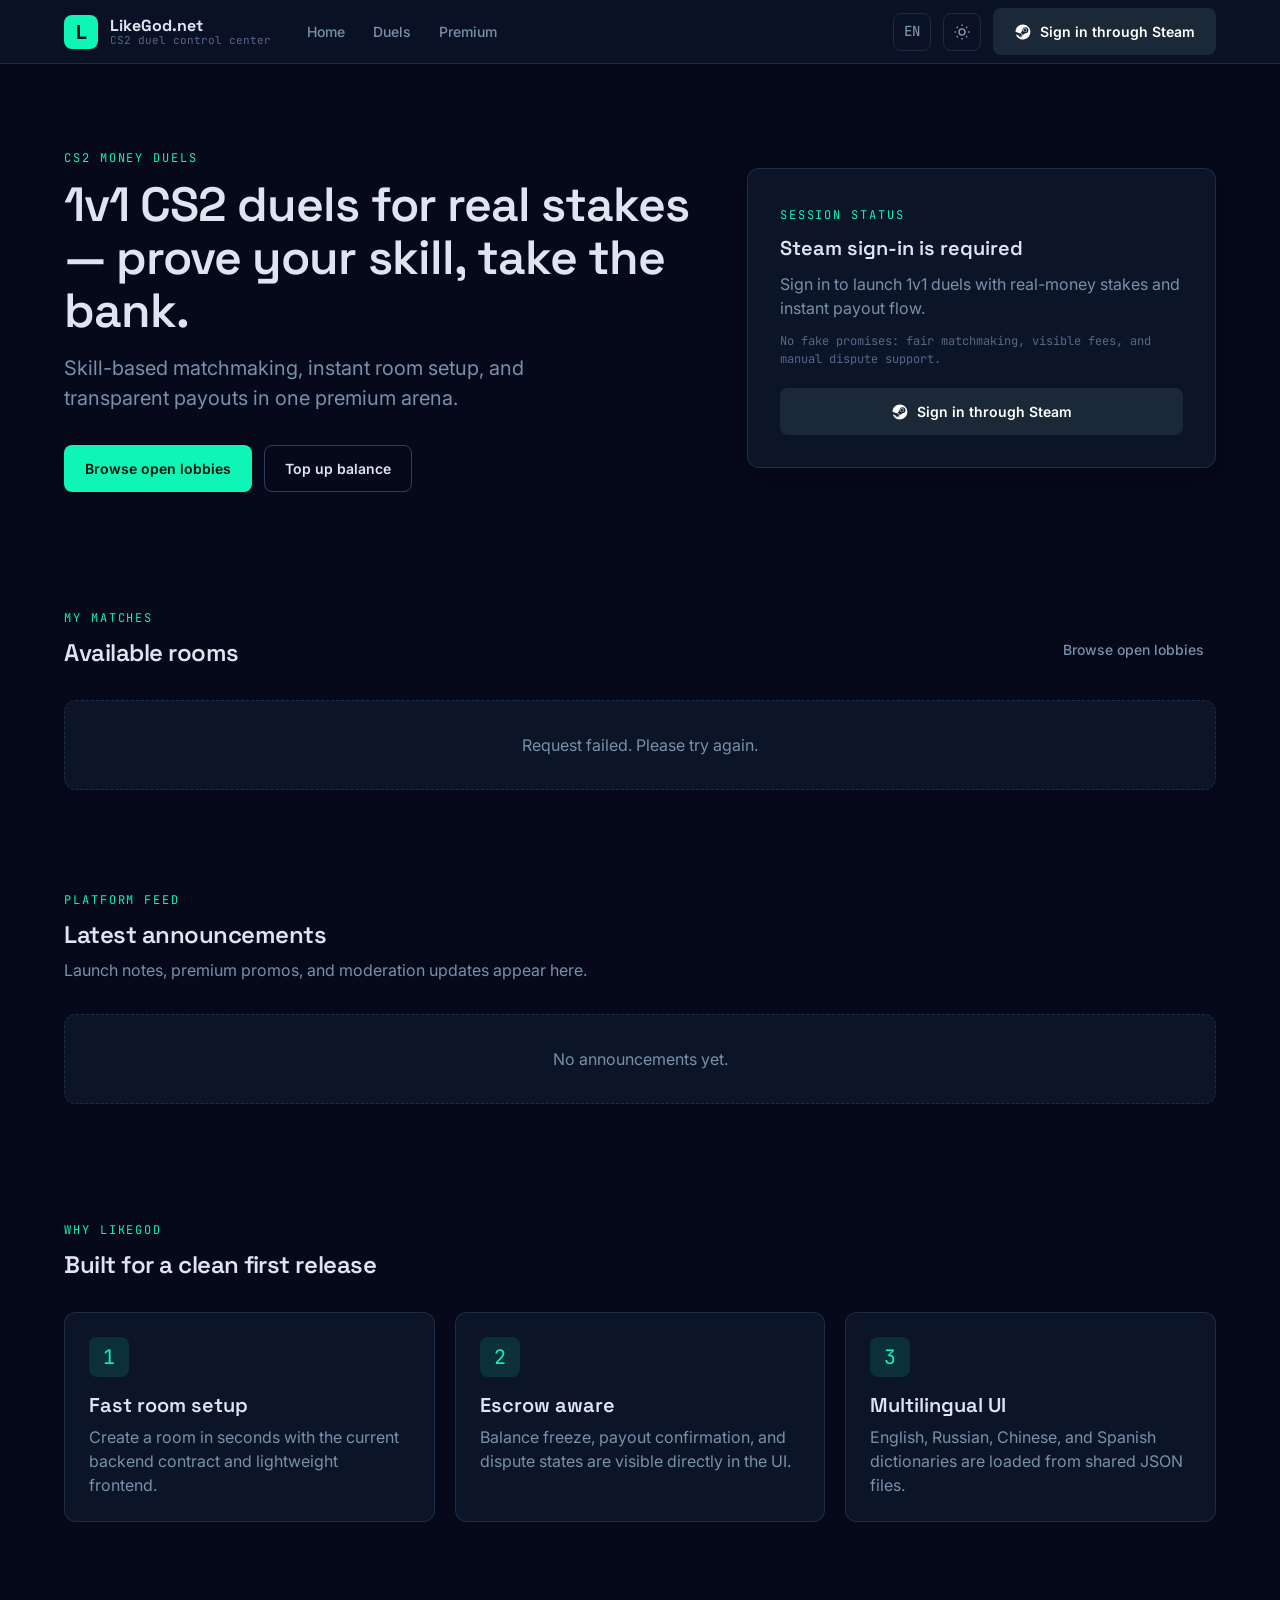
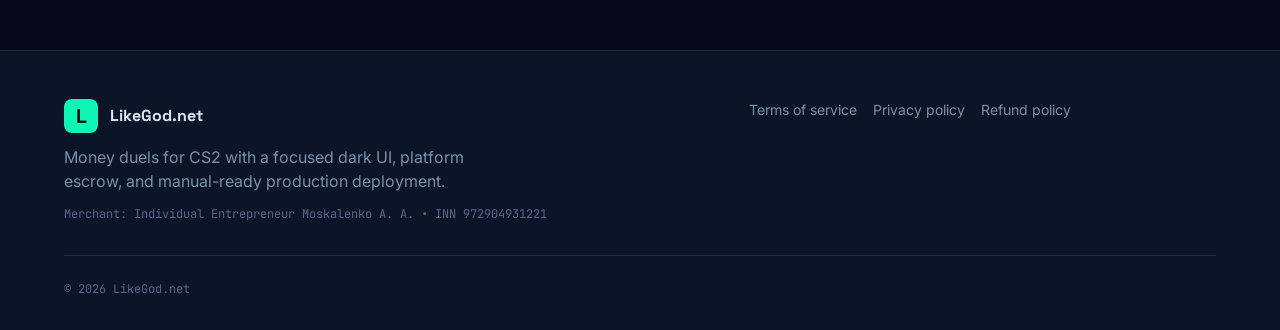
==== commit 22c1133b: "Complete 8-feature polish: maintenance mode, duel history, error pages, mobile header, effects, crea" ====
--- a/templates/index.html
+++ b/templates/index.html
@@ -14,6 +14,9 @@
   <div id="header-root"></div>
 
   <main class="page-shell" id="page-content">
+    <!-- Maintenance banner -->
+    <div id="maintenance-banner" class="hidden" style="background:var(--danger-soft);border-bottom:1px solid var(--danger);color:var(--text);padding:12px 24px;text-align:center;font-weight:500;"></div>
+
     <!-- Hero -->
     <section class="hero">
       <div class="container hero-grid">
--- a/static/css/style.css
+++ b/static/css/style.css
@@ -39,6 +39,7 @@
 html {
   -webkit-text-size-adjust: 100%;
   scroll-behavior: smooth;
+  overflow-x: hidden;
 }
 
 img,
@@ -224,6 +225,7 @@
   z-index: 1;
   min-height: calc(100vh - var(--header-h));
   padding-top: var(--header-h);
+  background: var(--bg);
 }
 
 .section {
@@ -261,6 +263,7 @@
   z-index: 100;
   display: flex;
   align-items: center;
+  background: rgba(12, 20, 40, 0.82); /* fallback for browsers without color-mix */
   background: color-mix(in srgb, var(--surface) 82%, transparent);
   backdrop-filter: blur(14px);
   -webkit-backdrop-filter: blur(14px);
@@ -388,7 +391,7 @@
 .lang-menu button.active { color: var(--accent); }
 .lang-menu .lang-code { min-width: 26px; color: inherit; }
 
-.avatar-link { display: inline-flex; }
+.avatar-link { display: inline-flex; flex-shrink: 0; }
 .avatar {
   width: 38px;
   height: 38px;
@@ -396,6 +399,7 @@
   border: 1px solid var(--border);
   object-fit: cover;
   background: var(--surface-2);
+  flex-shrink: 0;
 }
 .avatar-fallback {
   display: grid;
@@ -431,6 +435,7 @@
   background: var(--accent);
   color: var(--accent-ink);
 }
+.btn:hover { background: #35f7c1; } /* fallback: approx color-mix(#0ef5b5 84%, #fff) */
 .btn:hover { background: color-mix(in srgb, var(--accent) 84%, #fff); }
 
 .btn-secondary {
@@ -483,13 +488,13 @@
   background: currentColor;
 }
 .badge-waiting { color: var(--st-waiting); }
-.badge-ready { color: var(--st-ready); border-color: color-mix(in srgb, var(--st-ready) 40%, transparent); }
-.badge-playing { color: var(--st-playing); border-color: color-mix(in srgb, var(--st-playing) 40%, transparent); }
-.badge-processing { color: var(--st-processing); border-color: color-mix(in srgb, var(--st-processing) 40%, transparent); }
-.badge-disputed { color: var(--st-disputed); border-color: color-mix(in srgb, var(--st-disputed) 40%, transparent); }
-.badge-completed { color: var(--st-completed); border-color: color-mix(in srgb, var(--st-completed) 40%, transparent); }
-.badge-premium { color: var(--gold); border-color: color-mix(in srgb, var(--gold) 45%, transparent); background: var(--gold-soft); }
-.badge-gold { color: var(--gold); border-color: color-mix(in srgb, var(--gold) 45%, transparent); }
+.badge-ready { color: var(--st-ready); border-color: rgba(34, 197, 94, 0.4); border-color: color-mix(in srgb, var(--st-ready) 40%, transparent); }
+.badge-playing { color: var(--st-playing); border-color: rgba(14, 245, 181, 0.4); border-color: color-mix(in srgb, var(--st-playing) 40%, transparent); }
+.badge-processing { color: var(--st-processing); border-color: rgba(251, 191, 36, 0.4); border-color: color-mix(in srgb, var(--st-processing) 40%, transparent); }
+.badge-disputed { color: var(--st-disputed); border-color: rgba(244, 63, 94, 0.4); border-color: color-mix(in srgb, var(--st-disputed) 40%, transparent); }
+.badge-completed { color: var(--st-completed); border-color: rgba(148, 163, 184, 0.4); border-color: color-mix(in srgb, var(--st-completed) 40%, transparent); }
+.badge-premium { color: var(--gold); border-color: rgba(212, 146, 42, 0.45); border-color: color-mix(in srgb, var(--gold) 45%, transparent); background: var(--gold-soft); }
+.badge-gold { color: var(--gold); border-color: rgba(212, 146, 42, 0.45); border-color: color-mix(in srgb, var(--gold) 45%, transparent); }
 .badge-gold::before { display: none; }
 
 /* ---------- Cards ---------- */
@@ -593,6 +598,8 @@
 .duel-creator .avatar { width: 40px; height: 40px; }
 .duel-creator-name { font-weight: 600; font-size: var(--fs-sm); }
 .duel-creator-rank { font-size: var(--fs-xs); color: var(--text-faint); font-family: var(--font-mono); }
+.creator-profile-link { color: inherit; transition: color var(--t-fast); }
+.creator-profile-link:hover { color: var(--accent); }
 .duel-card-meta { display: flex; align-items: center; justify-content: space-between; }
 .duel-bank { font-family: var(--font-mono); font-size: var(--fs-xl); color: var(--gold); }
 .duel-bank small { font-size: var(--fs-xs); color: var(--text-faint); display: block; text-transform: uppercase; letter-spacing: 0.08em; }
@@ -665,6 +672,7 @@
   height: 40px;
   display: grid;
   place-items: center;
+  background: rgba(12, 20, 40, 0.80); /* fallback */
   background: color-mix(in srgb, var(--surface) 80%, transparent);
   border: 1px solid var(--border);
   border-radius: 50%;
@@ -752,6 +760,8 @@
   border: 1px solid var(--border);
   border-radius: var(--r-sm);
   cursor: pointer;
+  background: var(--surface-2);
+  color: var(--text);
   transition: border-color var(--t-fast);
 }
 .method-option:hover { border-color: var(--border-strong); }
@@ -968,6 +978,26 @@
 .switch input:checked + .switch-track { background: var(--accent-soft); border-color: var(--accent); }
 .switch input:checked + .switch-track::after { transform: translateX(20px); background: var(--accent); }
 
+/* ---------- Pagination ---------- */
+.mobile-visible { display: none; }
+
+.pagination-controls {
+  display: flex;
+  align-items: center;
+  justify-content: center;
+  gap: var(--sp-3);
+  margin-top: var(--sp-4);
+  flex-wrap: wrap;
+}
+
+.page-info {
+  font-family: var(--font-mono);
+  font-size: var(--fs-sm);
+  color: var(--text-dim);
+  min-width: 60px;
+  text-align: center;
+}
+
 /* ---------- Legal ---------- */
 .legal-body { max-width: 760px; }
 .legal-body h2 { font-size: var(--fs-lg); margin: var(--sp-6) 0 var(--sp-2); }
@@ -979,19 +1009,34 @@
   .hero-title { font-size: var(--fs-3xl); }
 }
 
+/* Tablet: stack two-column grid earlier */
+@media (max-width: 900px) {
+  .grid-2 { grid-template-columns: 1fr; }
+}
+
 @media (max-width: 768px) {
   :root { --fs-3xl: 34px; --fs-2xl: 26px; }
   .container { padding: 0 var(--sp-4); }
-  .header-inner { padding: 0 var(--sp-4); }
+  .header-inner { padding: 0 var(--sp-4); gap: var(--sp-3); }
+  .brand-text { min-width: 0; overflow: hidden; }
+  .brand-name { overflow: hidden; text-overflow: ellipsis; white-space: nowrap; }
   .brand-sub { display: none; }
 
   .main-nav,
   .header-actions .desktop-only { display: none; }
+  /* On mobile, push the header-actions group to the right and hide all
+     icon-buttons except the hamburger toggle. Avatar + hamburger stay visible. */
+  .header-actions {
+    margin-left: auto;
+    gap: var(--sp-2);
+  }
+  .header-actions .icon-btn:not(.hamburger) { display: none; }
   .hamburger {
     display: grid;
     place-items: center;
-    margin-left: auto;
   }
+
+  .mobile-visible { display: block; }
 
   .main-nav.open {
     display: flex;
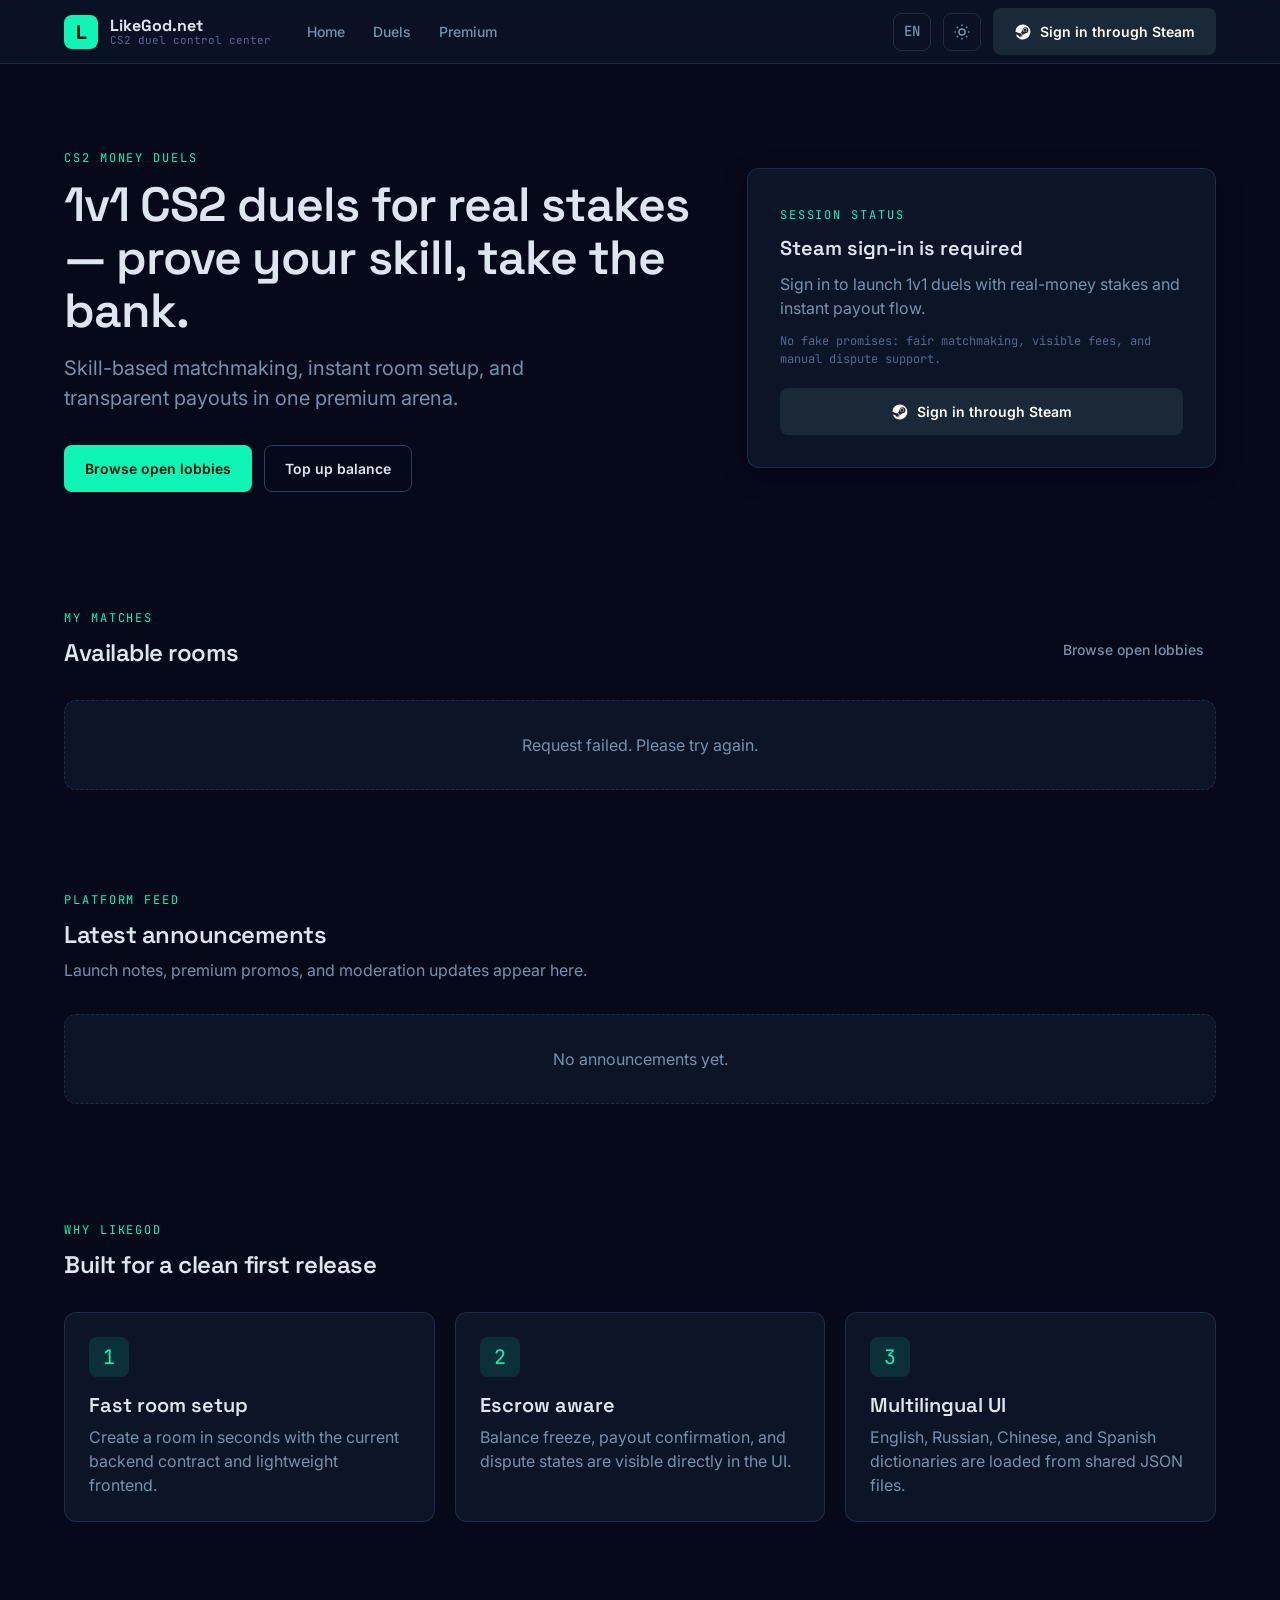
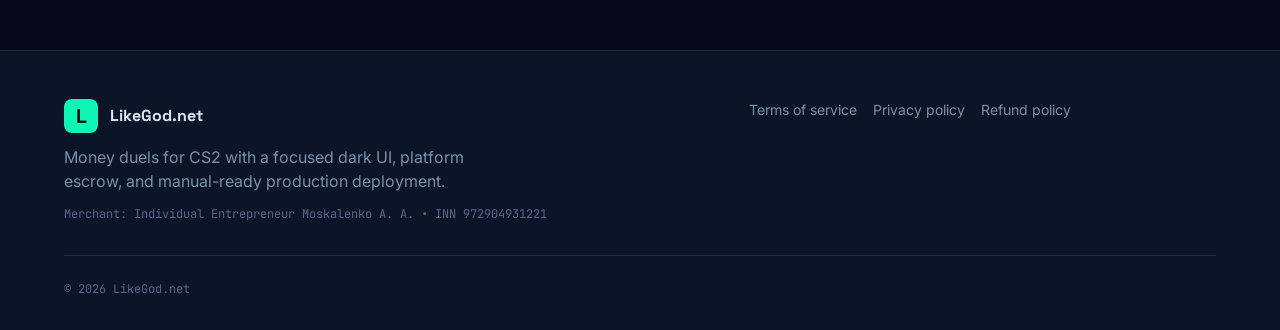
==== commit dbc6bf48: "Fix 6 bugs: CryptoBot host validation, news i18n, rain effects, duel history dup, private duel UX, s" ====
--- a/templates/index.html
+++ b/templates/index.html
@@ -63,6 +63,8 @@
               <label class="form-label" data-i18n="home.create.map">Map</label>
               <select class="form-select" id="cd-map"></select>
             </div>
+          </div>
+          <div class="form-row" id="cd-rank-group">
             <div class="form-group">
               <label class="form-label" data-i18n="home.create.minRank">Minimum rank</label>
               <select class="form-select" id="cd-min"></select>
@@ -71,6 +73,13 @@
               <label class="form-label" data-i18n="home.create.maxRank">Maximum rank</label>
               <select class="form-select" id="cd-max"></select>
             </div>
+          </div>
+          <div style="display:flex;align-items:center;gap:var(--sp-4);margin-bottom:var(--sp-4)">
+            <label class="switch">
+              <input type="checkbox" id="cd-private">
+              <span class="switch-track"></span>
+            </label>
+            <span class="form-label" style="margin:0;cursor:pointer" data-i18n="duel.private.toggle">Private duel</span>
           </div>
           <div class="form-actions">
             <button class="btn" id="cd-submit" data-i18n="home.create.submit">Create duel</button>
--- a/static/css/style.css
+++ b/static/css/style.css
@@ -225,7 +225,6 @@
   z-index: 1;
   min-height: calc(100vh - var(--header-h));
   padding-top: var(--header-h);
-  background: var(--bg);
 }
 
 .section {
